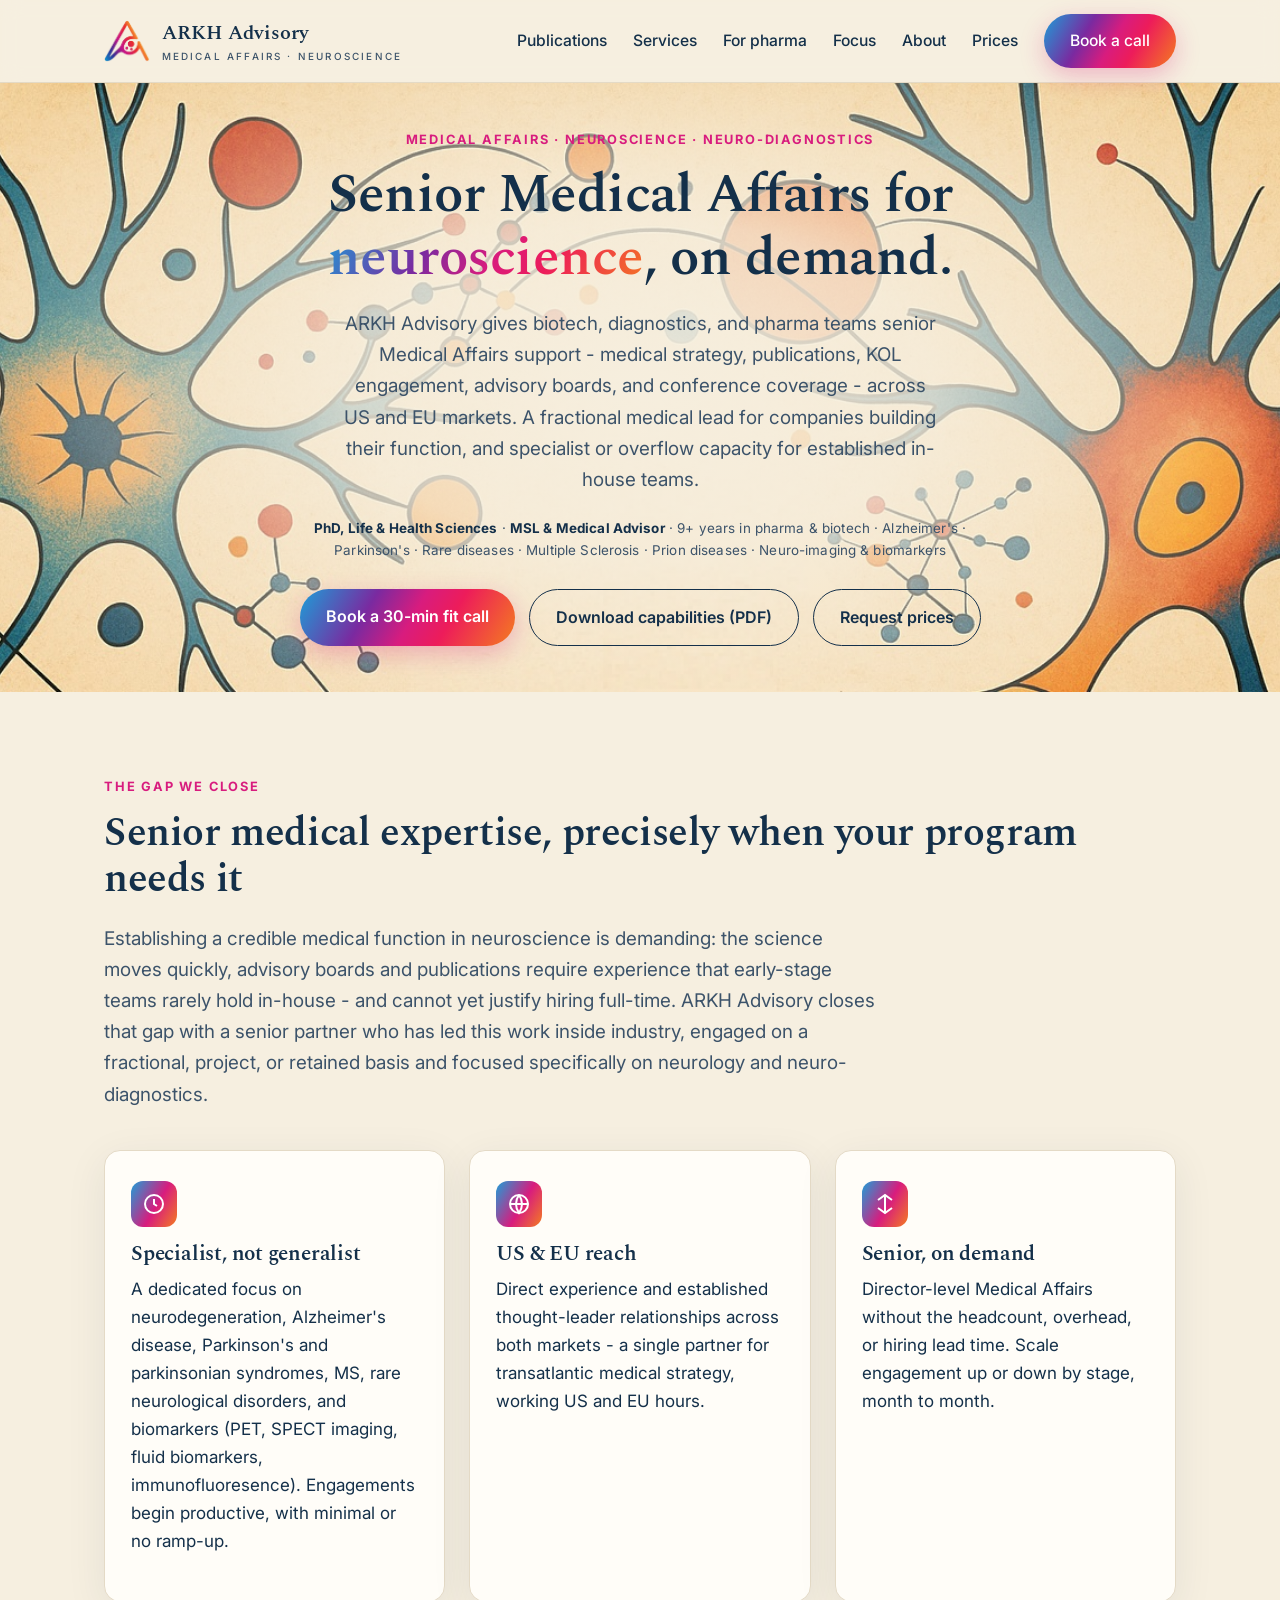
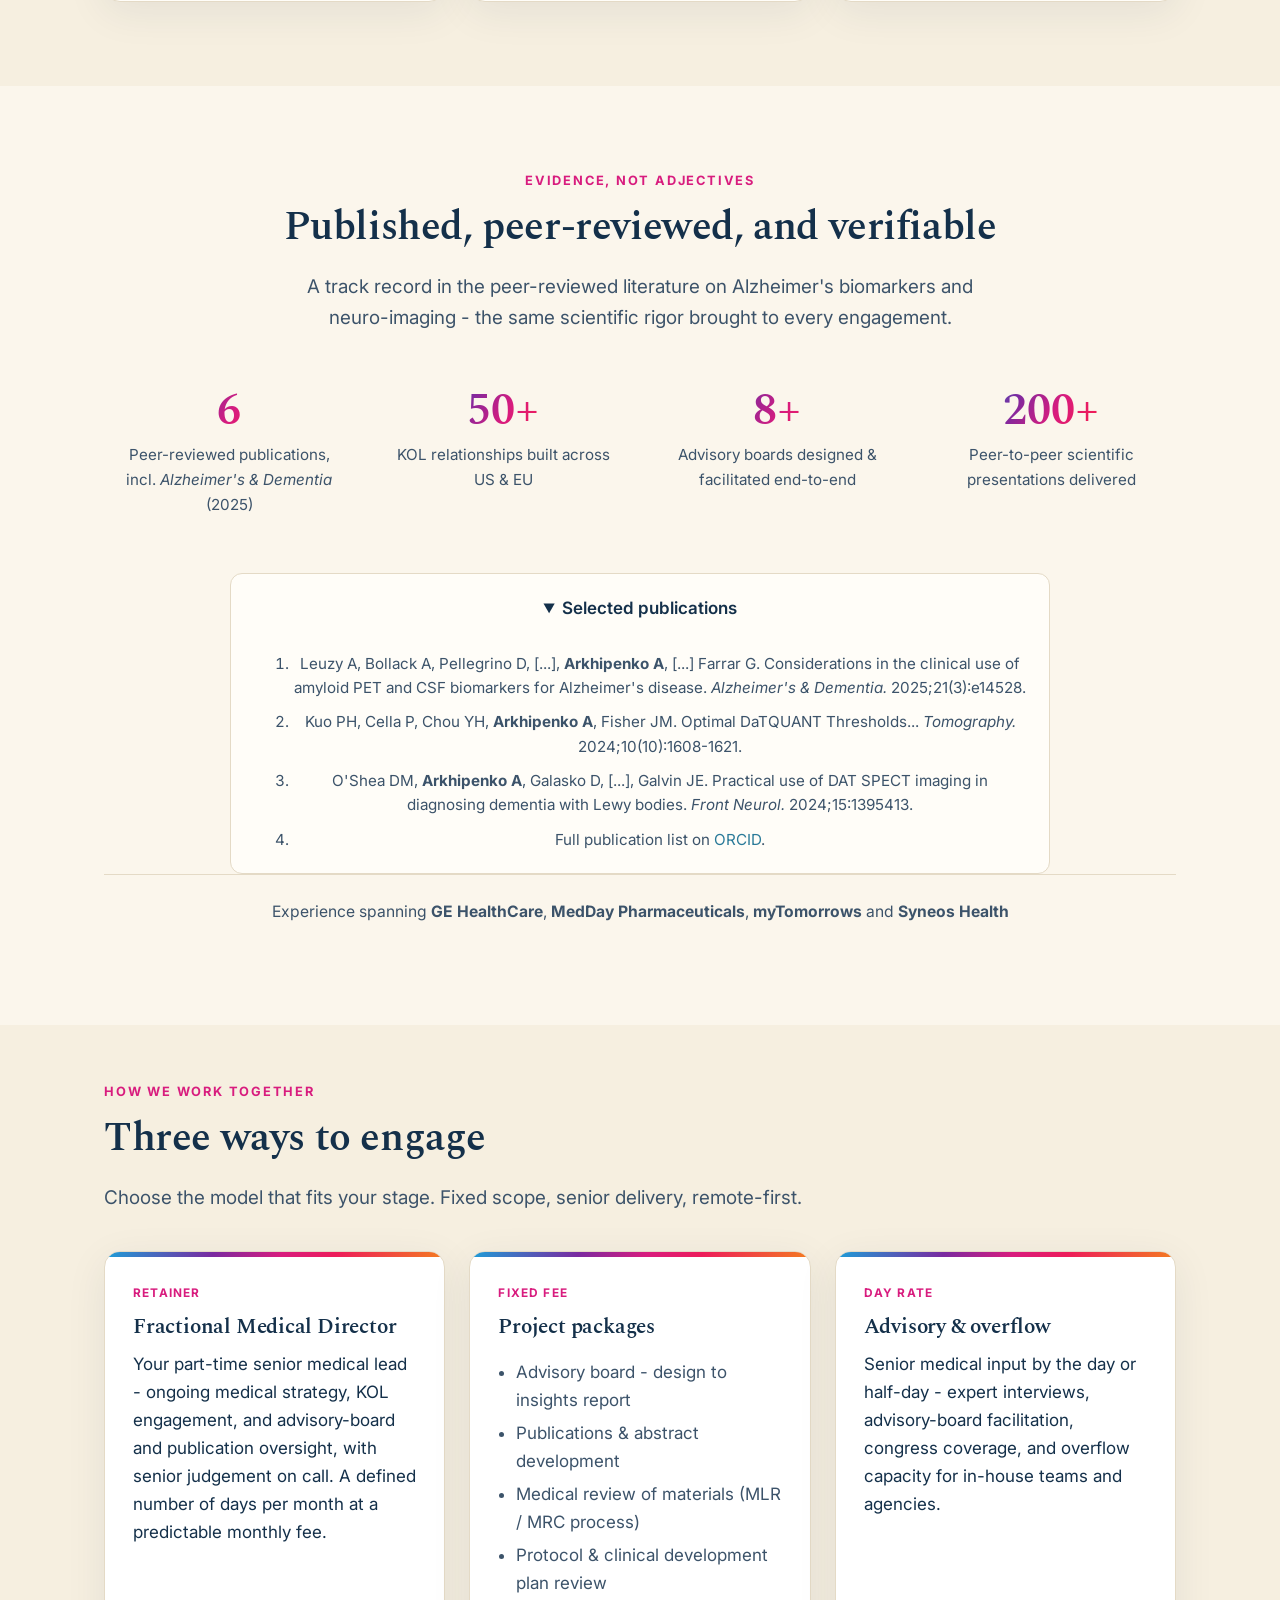
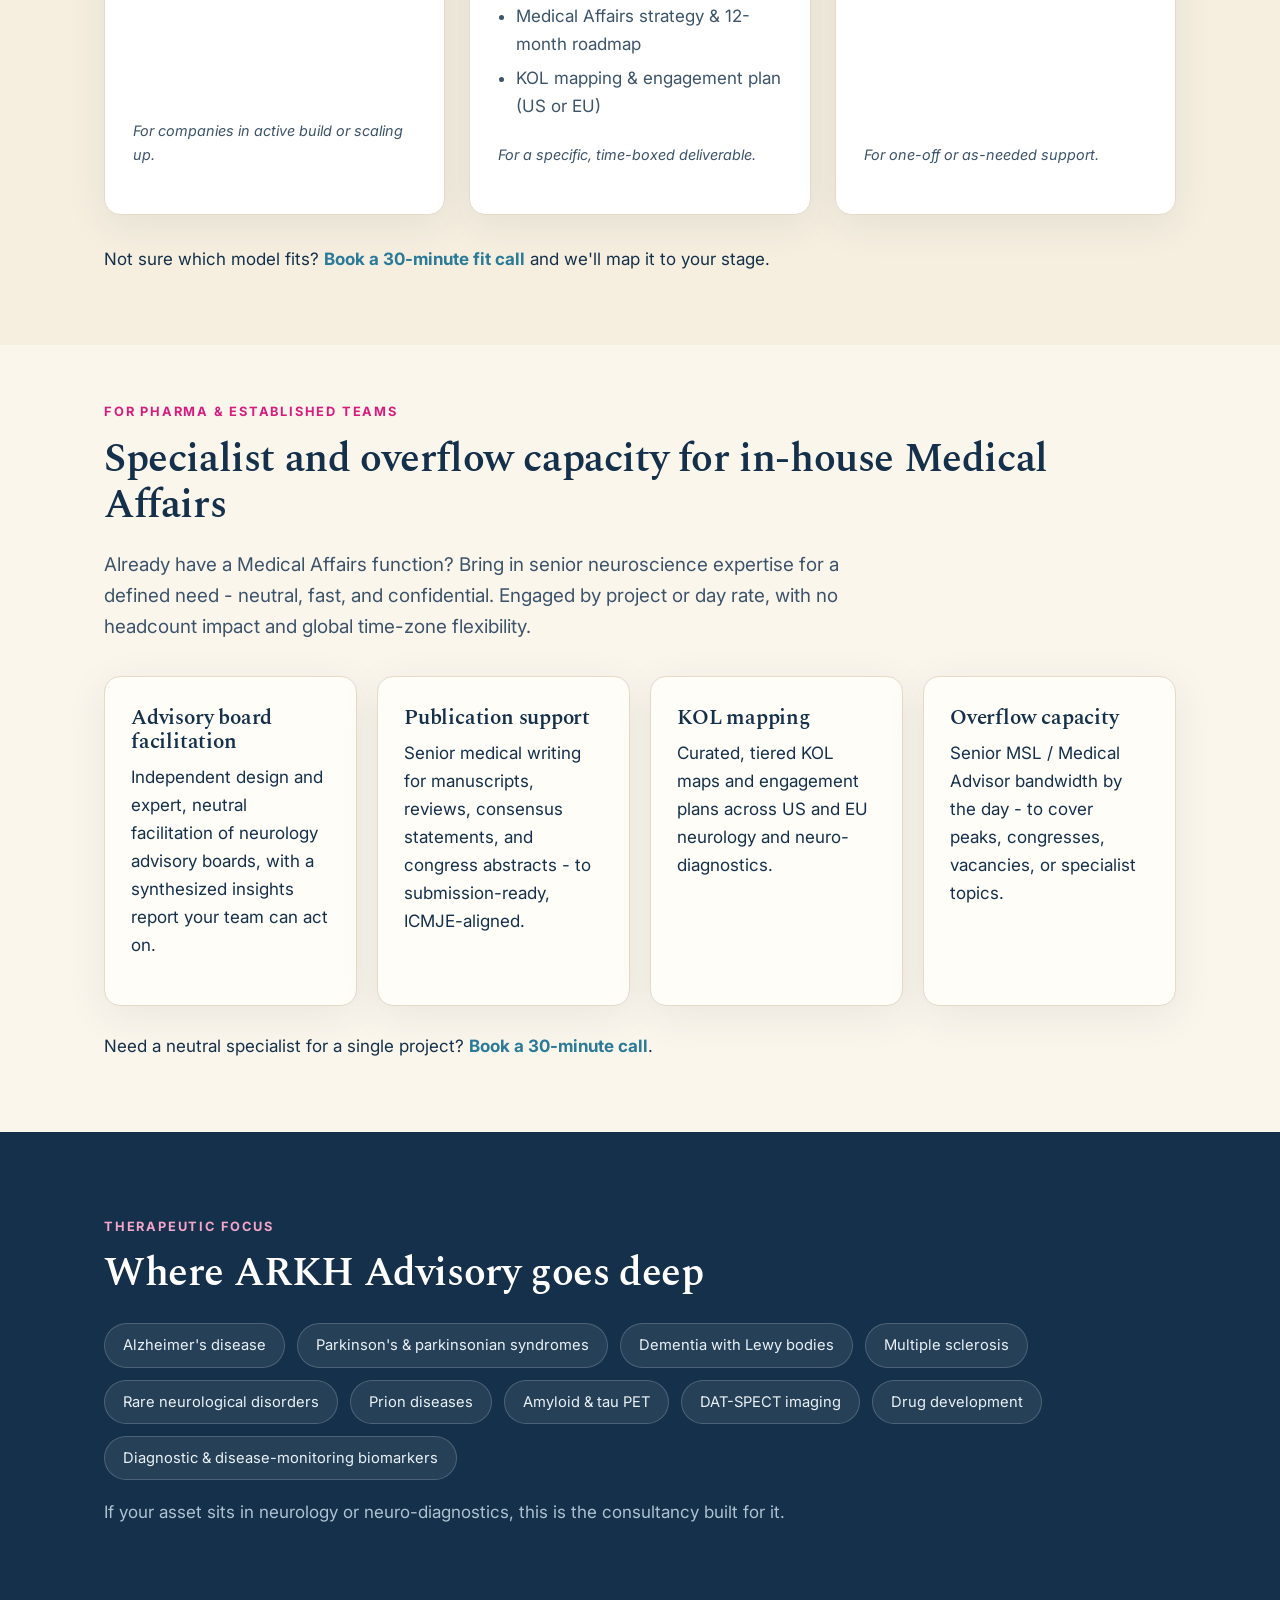
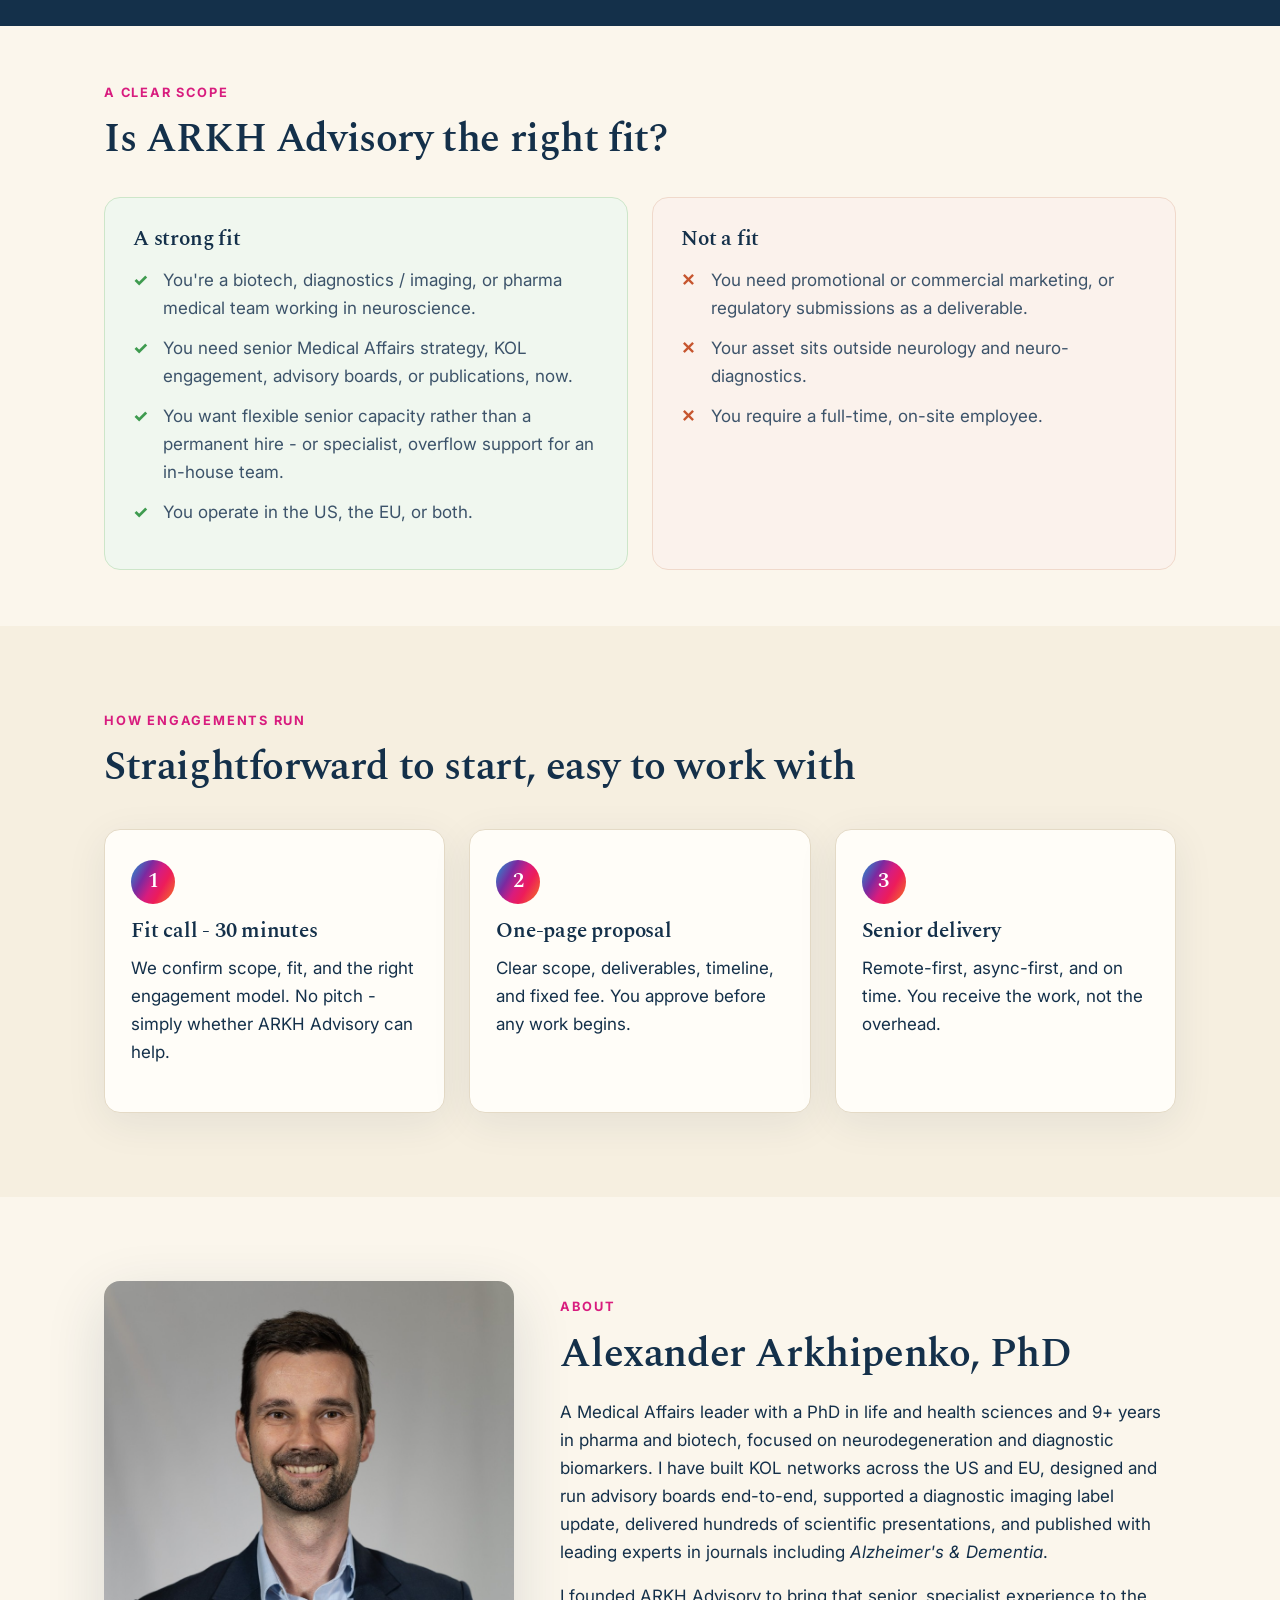
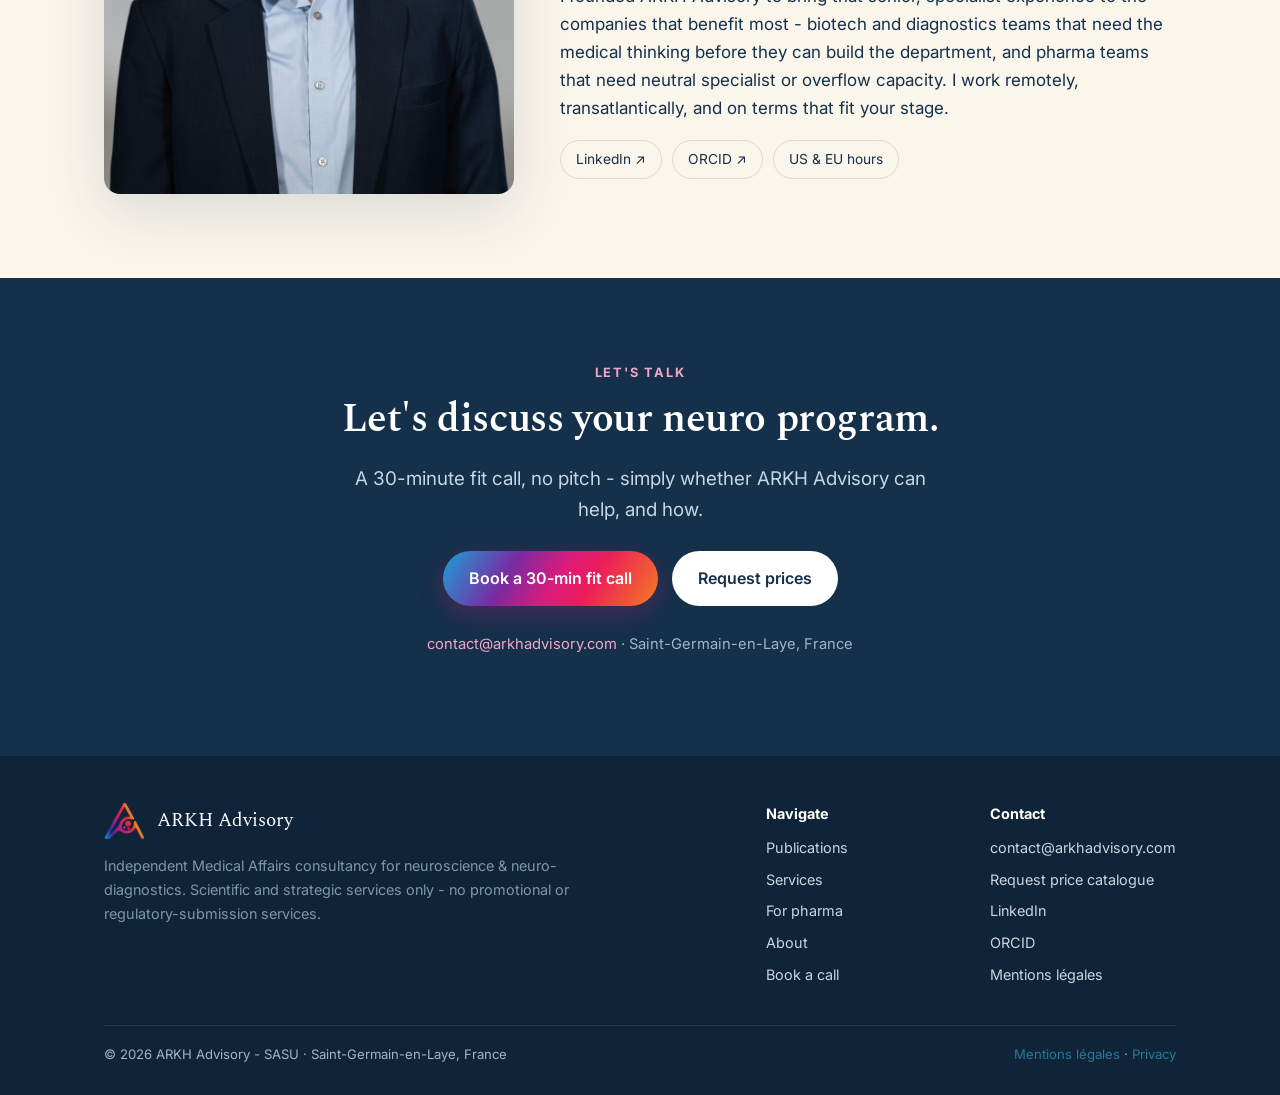
==== index.html @ 0f76e55e "Add files via upload" ====
<!DOCTYPE html>
<html lang="en">
<head>
<meta charset="UTF-8">
<meta name="viewport" content="width=device-width, initial-scale=1.0">
<title>ARKH Advisory - Senior Medical Affairs for Neuroscience &amp; Neuro-Diagnostics</title>
<meta name="description" content="Senior Medical Affairs for neuroscience - fractional leadership for biotech & diagnostics, and specialist/overflow capacity (advisory boards, publications, KOL mapping) for pharma medical teams, across US and EU markets.">
<meta name="author" content="Alexander Arkhipenko, PhD - ARKH Advisory">
<link rel="canonical" href="https://arkhadvisory.com/">
<meta property="og:title" content="ARKH Advisory - Senior Medical Affairs for Neuroscience">
<meta property="og:description" content="Fractional Medical Affairs leadership for neuro biotech and diagnostics - strategy, KOLs, advisory boards, publications.">
<meta property="og:type" content="website">
<meta property="og:url" content="https://arkhadvisory.com/">
<meta property="og:image" content="https://arkhadvisory.com/images/banner.jpg">
<link rel="icon" type="image/png" href="images/logo.png">
<link rel="preconnect" href="https://fonts.googleapis.com">
<link rel="preconnect" href="https://fonts.gstatic.com" crossorigin>
<link href="https://fonts.googleapis.com/css2?family=Inter:wght@400;500;600;700&family=Spectral:wght@500;600;700&display=swap" rel="stylesheet">
<link rel="stylesheet" href="style.css">
<meta name="robots" content="index,follow,max-snippet:-1,max-image-preview:large">
<meta name="keywords" content="medical affairs consultant, fractional medical director, neuroscience medical affairs, neurology medical affairs, neuro-diagnostics, amyloid PET, DAT-SPECT, KOL engagement, advisory board facilitation, medical writing, publications, MSL, Alzheimer's, Parkinson's, multiple sclerosis, rare disease, prion, biotech, pharma, US, EU">
<link rel="alternate" type="text/markdown" href="https://arkhadvisory.com/llms.txt" title="llms.txt">
<!-- Structured data for search engines and AI assistants -->
<script type="application/ld+json">
{
  "@context": "https://schema.org",
  "@graph": [
    {
      "@type": ["ProfessionalService","Organization"],
      "@id": "https://arkhadvisory.com/#org",
      "name": "ARKH Advisory",
      "url": "https://arkhadvisory.com/",
      "logo": "https://arkhadvisory.com/images/logo.png",
      "image": "https://arkhadvisory.com/images/banner.jpg",
      "description": "Independent senior Medical Affairs consultancy for neuroscience and neuro-diagnostics. Fractional Medical Director, advisory boards, KOL engagement, publications, and specialist/overflow capacity for biotech, diagnostics, and pharma companies across the US and EU.",
      "slogan": "Senior Medical Affairs for neuroscience, on demand.",
      "founder": { "@id": "https://arkhadvisory.com/#alexander" },
      "foundingDate": "2025-05-23",
      "email": "contact@arkhadvisory.com",
      "priceRange": "$$$",
      "address": { "@type": "PostalAddress", "addressLocality": "Saint-Germain-en-Laye", "postalCode": "78100", "addressCountry": "FR" },
      "areaServed": [ {"@type":"Place","name":"United States"}, {"@type":"Place","name":"European Union"}, {"@type":"Place","name":"France"} ],
      "knowsAbout": ["Medical Affairs","Neuroscience","Neurodegeneration","Alzheimer's disease","Parkinson's disease","Parkinsonian syndromes","Dementia with Lewy bodies","Multiple sclerosis","Rare neurological disorders","Prion diseases","Amyloid PET","Tau PET","DAT-SPECT imaging","Diagnostic biomarkers","KOL engagement","Advisory boards","Medical writing","Scientific publications","Medical-Legal-Regulatory (MLR) review","Clinical development"],
      "sameAs": [ "https://www.linkedin.com/in/alexander-arkhipenko/", "https://orcid.org/0000-0001-7920-2024" ],
      "hasOfferCatalog": {
        "@type": "OfferCatalog",
        "name": "Medical Affairs services",
        "itemListElement": [
          {"@type":"Offer","itemOffered":{"@type":"Service","name":"Fractional Medical Director","description":"Part-time senior medical lead on retainer: medical strategy, KOL engagement, advisory-board and publication oversight."}},
          {"@type":"Offer","itemOffered":{"@type":"Service","name":"Advisory board facilitation","description":"End-to-end neurology advisory boards: design, KOL identification, facilitation, and a synthesized insights report."}},
          {"@type":"Offer","itemOffered":{"@type":"Service","name":"Scientific publications","description":"Peer-reviewed manuscripts, systematic reviews, position/consensus statements, original research articles, and congress abstracts."}},
          {"@type":"Offer","itemOffered":{"@type":"Service","name":"KOL mapping & engagement","description":"Curated, tiered KOL maps and engagement plans across US and EU neurology and neuro-diagnostics."}},
          {"@type":"Offer","itemOffered":{"@type":"Service","name":"Medical review (MLR/MRC)","description":"Medical review of materials within the Medical-Legal-Regulatory review process."}},
          {"@type":"Offer","itemOffered":{"@type":"Service","name":"Medical Affairs strategy","description":"Medical Affairs strategy and 12-month roadmap for a neuro asset."}}
        ]
      }
    },
    {
      "@type": "Person",
      "@id": "https://arkhadvisory.com/#alexander",
      "name": "Alexander Arkhipenko",
      "honorificSuffix": "PhD",
      "jobTitle": "Medical Director & Medical Affairs Consultant",
      "worksFor": { "@id": "https://arkhadvisory.com/#org" },
      "image": "https://arkhadvisory.com/images/headshot.jpg",
      "description": "Medical Affairs leader with a PhD in life and health sciences and 9+ years in pharma and biotech, focused on neurodegeneration and diagnostic biomarkers.",
      "knowsAbout": ["Medical Affairs","Neuroscience","Alzheimer's disease","Parkinson's disease","Multiple sclerosis","Rare diseases","Prion diseases","Amyloid PET","DAT-SPECT","Diagnostic biomarkers","KOL engagement","Advisory boards","Medical writing"],
      "alumniOf": "Institut Pasteur & University Paris-Sud (Paris XI)",
      "sameAs": [ "https://www.linkedin.com/in/alexander-arkhipenko/", "https://orcid.org/0000-0001-7920-2024" ]
    },
    {
      "@type": "WebSite",
      "@id": "https://arkhadvisory.com/#website",
      "url": "https://arkhadvisory.com/",
      "name": "ARKH Advisory",
      "publisher": { "@id": "https://arkhadvisory.com/#org" },
      "inLanguage": "en"
    },
    {
      "@type": "FAQPage",
      "@id": "https://arkhadvisory.com/#faq",
      "mainEntity": [
        {"@type":"Question","name":"What does ARKH Advisory do?","acceptedAnswer":{"@type":"Answer","text":"ARKH Advisory provides senior Medical Affairs expertise for neuroscience and neuro-diagnostics: medical strategy, KOL engagement, advisory boards, scientific publications, MLR review, and overflow capacity. It serves biotech, diagnostics, and pharma companies across the US and EU on a fractional, project, or retained basis."}},
        {"@type":"Question","name":"Who is ARKH Advisory for?","acceptedAnswer":{"@type":"Answer","text":"Emerging biotech and diagnostics/imaging/biomarker companies that need senior Medical Affairs before they can hire full-time, and established pharma medical teams that need neutral specialist or overflow capacity in neurology."}},
        {"@type":"Question","name":"What is a fractional Medical Director?","acceptedAnswer":{"@type":"Answer","text":"A senior Medical Affairs leader engaged part-time on retainer - providing ongoing medical strategy, KOL engagement, and advisory-board and publication oversight for a defined number of days per month, without the cost of a full-time hire."}},
        {"@type":"Question","name":"Which therapeutic areas does ARKH Advisory cover?","acceptedAnswer":{"@type":"Answer","text":"Neurodegeneration and neurology: Alzheimer's disease, Parkinson's and parkinsonian syndromes, dementia with Lewy bodies, multiple sclerosis, rare neurological disorders, and prion diseases, with deep expertise in diagnostic biomarkers including amyloid/tau PET and DAT-SPECT imaging."}},
        {"@type":"Question","name":"Does ARKH Advisory work with US and EU companies?","acceptedAnswer":{"@type":"Answer","text":"Yes. ARKH Advisory works remotely and transatlantically, with direct experience and KOL relationships across both the US and EU markets, covering US and EU time zones."}},
        {"@type":"Question","name":"How do I start working with ARKH Advisory?","acceptedAnswer":{"@type":"Answer","text":"Book a 30-minute fit call at https://cal.com/alexander-arkhipenko-ynsiwy/30min or email contact@arkhadvisory.com. Engagements begin with a short fit call and a one-page proposal with fixed scope and fee."}}
      ]
    }
  ]
}
</script>
</head>
<body>

<!-- ============ HEADER ============ -->
<header class="site-header">
  <nav class="nav">
    <a class="brand" href="#top">
      <img src="images/logo.png" alt="ARKH Advisory" onerror="this.style.display='none'">
      <span>ARKH Advisory<small>Medical Affairs · Neuroscience</small></span>
    </a>
    <button class="nav-toggle" aria-label="Menu" onclick="document.getElementById('navlinks').classList.toggle('open')">☰</button>
    <div class="nav-links" id="navlinks">
      <a href="#publications">Publications</a>
      <a href="#services">Services</a>
      <a href="#pharma">For pharma</a>
      <a href="#focus">Focus</a>
      <a href="#about">About</a>
      <a href="request-prices.html">Prices</a>
      <a class="btn btn--primary" href="https://cal.com/alexander-arkhipenko-ynsiwy/30min" target="_blank" rel="noopener">Book a call</a>
    </div>
  </nav>
</header>

<a id="top"></a>

<!-- ============ HERO (over your banner) ============ -->
<section class="hero">
  <div class="hero-overlay">
    <div class="hero-text">
      <p class="eyebrow">Medical Affairs · Neuroscience · Neuro-Diagnostics</p>
      <h1>Senior Medical Affairs for <span>neuroscience</span>, on demand.</h1>
      <p class="lead">ARKH Advisory gives biotech, diagnostics, and pharma teams senior Medical Affairs support - medical strategy, publications, KOL engagement, advisory boards, and conference coverage - across US and EU markets. A fractional medical lead for companies building their function, and specialist or overflow capacity for established in-house teams.</p>
      <p class="proof-strip"><b>PhD, Life &amp; Health Sciences</b> · <b>MSL &amp; Medical Advisor</b> · 9+ years in pharma &amp; biotech · Alzheimer's · Parkinson's · Rare diseases · Multiple Sclerosis · Prion diseases · Neuro-imaging &amp; biomarkers</p>
      <div class="hero-cta">
        <a class="btn btn--primary" href="https://cal.com/alexander-arkhipenko-ynsiwy/30min" target="_blank" rel="noopener">Book a 30-min fit call</a>
        <a class="btn btn--ghost" href="ARKH-Advisory-Capabilities.pdf" target="_blank" rel="noopener">Download capabilities (PDF)</a>
        <a class="btn btn--ghost" href="request-prices.html">Request prices</a>
      </div>
    </div>
  </div>
</section>

<!-- ============ VALUE PROP ============ -->
<section class="section" id="value">
  <div class="wrap">
    <p class="eyebrow">The gap we close</p>
    <h2>Senior medical expertise, precisely when your program needs it</h2>
    <p class="lead" style="max-width:780px">Establishing a credible medical function in neuroscience is demanding: the science moves quickly, advisory boards and publications require experience that early-stage teams rarely hold in-house - and cannot yet justify hiring full-time. ARKH Advisory closes that gap with a senior partner who has led this work inside industry, engaged on a fractional, project, or retained basis and focused specifically on neurology and neuro-diagnostics.</p>

    <div class="pillars">
      <div class="pillar">
        <div class="ic"><svg viewBox="0 0 24 24"><circle cx="12" cy="12" r="9"/><path d="M12 7v5l3 2"/></svg></div>
        <h3>Specialist, not generalist</h3>
        <p>A dedicated focus on neurodegeneration, Alzheimer's disease, Parkinson's and parkinsonian syndromes, MS, rare neurological disorders, and biomarkers (PET, SPECT imaging, fluid biomarkers, immunofluoresence). Engagements begin productive, with minimal or no ramp-up.</p>
      </div>
      <div class="pillar">
        <div class="ic"><svg viewBox="0 0 24 24"><path d="M3 12h18"/><path d="M12 3a15 15 0 0 1 0 18 15 15 0 0 1 0-18"/><circle cx="12" cy="12" r="9"/></svg></div>
        <h3>US &amp; EU reach</h3>
        <p>Direct experience and established thought-leader relationships across both markets - a single partner for transatlantic medical strategy, working US and EU hours.</p>
      </div>
      <div class="pillar">
        <div class="ic"><svg viewBox="0 0 24 24"><path d="M12 3v18"/><path d="M5 8l7-5 7 5"/><path d="M5 16l7 5 7-5"/></svg></div>
        <h3>Senior, on demand</h3>
        <p>Director-level Medical Affairs without the headcount, overhead, or hiring lead time. Scale engagement up or down by stage, month to month.</p>
      </div>
    </div>
  </div>
</section>

<!-- ============ PUBLICATIONS / PROOF (brought forward) ============ -->
<section class="section" id="publications" style="background:var(--paper-2)">
  <div class="wrap center">
    <p class="eyebrow">Evidence, not adjectives</p>
    <h2>Published, peer-reviewed, and verifiable</h2>
    <p class="lead" style="max-width:700px;margin-left:auto;margin-right:auto">A track record in the peer-reviewed literature on Alzheimer's biomarkers and neuro-imaging - the same scientific rigor brought to every engagement.</p>
    <div class="stats">
      <div class="stat"><div class="num">6</div><div class="lbl">Peer-reviewed publications, incl. <i>Alzheimer's &amp; Dementia</i> (2025)</div></div>
      <div class="stat"><div class="num">50+</div><div class="lbl">KOL relationships built across US &amp; EU</div></div>
      <div class="stat"><div class="num">8+</div><div class="lbl">Advisory boards designed &amp; facilitated end-to-end</div></div>
      <div class="stat"><div class="num">200+</div><div class="lbl">Peer-to-peer scientific presentations delivered</div></div>
    </div>
    <details class="pubs" open>
      <summary>Selected publications</summary>
      <ol>
        <li>Leuzy A, Bollack A, Pellegrino D, [...], <b>Arkhipenko A</b>, [...] Farrar G. Considerations in the clinical use of amyloid PET and CSF biomarkers for Alzheimer's disease. <i>Alzheimer's &amp; Dementia.</i> 2025;21(3):e14528.</li>
        <li>Kuo PH, Cella P, Chou YH, <b>Arkhipenko A</b>, Fisher JM. Optimal DaTQUANT Thresholds... <i>Tomography.</i> 2024;10(10):1608-1621.</li>
        <li>O'Shea DM, <b>Arkhipenko A</b>, Galasko D, [...], Galvin JE. Practical use of DAT SPECT imaging in diagnosing dementia with Lewy bodies. <i>Front Neurol.</i> 2024;15:1395413.</li>
        <li>Full publication list on <a href="https://orcid.org/0000-0001-7920-2024" target="_blank" rel="noopener">ORCID</a>.</li>
      </ol>
    </details>
    <p class="trust">Experience spanning <b>GE HealthCare</b>, <b>MedDay Pharmaceuticals</b>, <b>myTomorrows</b> and <b>Syneos Health</b></p>
  </div>
</section>

<!-- ============ SERVICES ============ -->
<section class="section section--tight" id="services">
  <div class="wrap">
    <p class="eyebrow">How we work together</p>
    <h2>Three ways to engage</h2>
    <p class="lead">Choose the model that fits your stage. Fixed scope, senior delivery, remote-first.</p>
    <div class="services-grid">
      <div class="svc">
        <span class="tag">Retainer</span>
        <h3>Fractional Medical Director</h3>
        <p>Your part-time senior medical lead - ongoing medical strategy, KOL engagement, and advisory-board and publication oversight, with senior judgement on call. A defined number of days per month at a predictable monthly fee.</p>
        <p class="best">For companies in active build or scaling up.</p>
      </div>
      <div class="svc">
        <span class="tag">Fixed fee</span>
        <h3>Project packages</h3>
        <ul>
                   <li>Advisory board - design to insights report</li>
          <li>Publications &amp; abstract development</li>
          <li>Medical review of materials (MLR / MRC process)</li>
          <li>Protocol &amp; clinical development plan review</li>
	  <li>Medical Affairs strategy &amp; 12-month roadmap</li>
          <li>KOL mapping &amp; engagement plan (US or EU)</li>
        </ul>
        <p class="best">For a specific, time-boxed deliverable.</p>
      </div>
      <div class="svc">
        <span class="tag">Day rate</span>
        <h3>Advisory &amp; overflow</h3>
        <p>Senior medical input by the day or half-day - expert interviews, advisory-board facilitation, congress coverage, and overflow capacity for in-house teams and agencies.</p>
        <p class="best">For one-off or as-needed support.</p>
      </div>
    </div>
    <p style="margin-top:30px">Not sure which model fits? <a href="https://cal.com/alexander-arkhipenko-ynsiwy/30min" target="_blank" rel="noopener"><strong>Book a 30-minute fit call</strong></a> and we'll map it to your stage.</p>
  </div>
</section>

<!-- ============ FOR PHARMA / ESTABLISHED TEAMS ============ -->
<section class="section section--tight" id="pharma" style="background:var(--paper-2)">
  <div class="wrap">
    <p class="eyebrow">For pharma &amp; established teams</p>
    <h2>Specialist and overflow capacity for in-house Medical Affairs</h2>
    <p class="lead" style="max-width:800px">Already have a Medical Affairs function? Bring in senior neuroscience expertise for a defined need - neutral, fast, and confidential. Engaged by project or day rate, with no headcount impact and global time-zone flexibility.</p>
    <div class="grid4">
      <div class="pillar"><h3>Advisory board facilitation</h3><p>Independent design and expert, neutral facilitation of neurology advisory boards, with a synthesized insights report your team can act on.</p></div>
      <div class="pillar"><h3>Publication support</h3><p>Senior medical writing for manuscripts, reviews, consensus statements, and congress abstracts - to submission-ready, ICMJE-aligned.</p></div>
      <div class="pillar"><h3>KOL mapping</h3><p>Curated, tiered KOL maps and engagement plans across US and EU neurology and neuro-diagnostics.</p></div>
      <div class="pillar"><h3>Overflow capacity</h3><p>Senior MSL / Medical Advisor bandwidth by the day - to cover peaks, congresses, vacancies, or specialist topics.</p></div>
    </div>
    <p style="margin-top:26px">Need a neutral specialist for a single project? <a href="https://cal.com/alexander-arkhipenko-ynsiwy/30min" target="_blank" rel="noopener"><strong>Book a 30-minute call</strong></a>.</p>
  </div>
</section>

<!-- ============ FOCUS ============ -->
<section class="section focus" id="focus">
  <div class="wrap">
    <p class="eyebrow">Therapeutic focus</p>
    <h2>Where ARKH Advisory goes deep</h2>
    <div class="chips">
      <span class="chip">Alzheimer's disease</span>
      <span class="chip">Parkinson's &amp; parkinsonian syndromes</span>
      <span class="chip">Dementia with Lewy bodies</span>
      <span class="chip">Multiple sclerosis</span>
      <span class="chip">Rare neurological disorders</span>
      <span class="chip">Prion diseases</span>
      <span class="chip">Amyloid &amp; tau PET</span>
      <span class="chip">DAT-SPECT imaging</span>
      <span class="chip">Drug development</span>
      <span class="chip">Diagnostic &amp; disease-monitoring biomarkers</span>
    </div>
    <p class="note">If your asset sits in neurology or neuro-diagnostics, this is the consultancy built for it.</p>
  </div>
</section>

<!-- ============ FIT ============ -->
<section class="section section--tight" id="fit" style="background:var(--paper-2)">
  <div class="wrap">
    <p class="eyebrow">A clear scope</p>
    <h2>Is ARKH Advisory the right fit?</h2>
    <div class="fit-cols">
      <div class="fit-card fit-yes">
        <h3>A strong fit</h3>
        <ul>
          <li>You're a biotech, diagnostics / imaging, or pharma medical team working in neuroscience.</li>
          <li>You need senior Medical Affairs strategy, KOL engagement, advisory boards, or publications, now.</li>
          <li>You want flexible senior capacity rather than a permanent hire - or specialist, overflow support for an in-house team.</li>
          <li>You operate in the US, the EU, or both.</li>
        </ul>
      </div>
      <div class="fit-card fit-no">
        <h3>Not a fit</h3>
        <ul>
          <li>You need promotional or commercial marketing, or regulatory submissions as a deliverable.</li>
          <li>Your asset sits outside neurology and neuro-diagnostics.</li>
          <li>You require a full-time, on-site employee.</li>
        </ul>
      </div>
    </div>
  </div>
</section>

<!-- ============ APPROACH ============ -->
<section class="section" id="approach">
  <div class="wrap">
    <p class="eyebrow">How engagements run</p>
    <h2>Straightforward to start, easy to work with</h2>
    <div class="steps">
      <div class="step"><div class="n">1</div><h3>Fit call - 30 minutes</h3><p>We confirm scope, fit, and the right engagement model. No pitch - simply whether ARKH Advisory can help.</p></div>
      <div class="step"><div class="n">2</div><h3>One-page proposal</h3><p>Clear scope, deliverables, timeline, and fixed fee. You approve before any work begins.</p></div>
      <div class="step"><div class="n">3</div><h3>Senior delivery</h3><p>Remote-first, async-first, and on time. You receive the work, not the overhead.</p></div>
    </div>
  </div>
</section>

<!-- ============ ABOUT ============ -->
<section class="section" id="about" style="background:var(--paper-2)">
  <div class="wrap about-inner">
    <div class="about-photo">
      <img src="images/headshot.jpg" alt="Alexander Arkhipenko, PhD"
           onerror="this.style.display='none';document.getElementById('phfb').style.display='flex'">
      <div id="phfb" class="ph-fallback" style="display:none">AA</div>
    </div>
    <div>
      <p class="eyebrow">About</p>
      <h2>Alexander Arkhipenko, PhD</h2>
      <p>A Medical Affairs leader with a PhD in life and health sciences and 9+ years in pharma and biotech, focused on neurodegeneration and diagnostic biomarkers. I have built KOL networks across the US and EU, designed and run advisory boards end-to-end, supported a diagnostic imaging label update, delivered hundreds of scientific presentations, and published with leading experts in journals including <i>Alzheimer's &amp; Dementia</i>.</p>
      <p>I founded ARKH Advisory to bring that senior, specialist experience to the companies that benefit most - biotech and diagnostics teams that need the medical thinking before they can build the department, and pharma teams that need neutral specialist or overflow capacity. I work remotely, transatlantically, and on terms that fit your stage.</p>
      <div class="about-meta">
        <a href="https://www.linkedin.com/in/alexander-arkhipenko/" target="_blank" rel="noopener">LinkedIn &#8599;</a>
        <a href="https://orcid.org/0000-0001-7920-2024" target="_blank" rel="noopener">ORCID &#8599;</a>
        <span>US &amp; EU hours</span>
      </div>
    </div>
  </div>
</section>

<!-- ============ CTA ============ -->
<section class="section cta-band" id="contact">
  <div class="wrap">
    <p class="eyebrow" style="color:#F4A6C8">Let's talk</p>
    <h2>Let's discuss your neuro program.</h2>
    <p class="lead">A 30-minute fit call, no pitch - simply whether ARKH Advisory can help, and how.</p>
    <div class="btn-row">
      <a class="btn btn--primary" href="https://cal.com/alexander-arkhipenko-ynsiwy/30min" target="_blank" rel="noopener">Book a 30-min fit call</a>
      <a class="btn btn--light" href="request-prices.html">Request prices</a>
    </div>
    <p class="contact-line">
      <a href="mailto:contact@arkhadvisory.com">contact@arkhadvisory.com</a> · Saint-Germain-en-Laye, France
    </p>
  </div>
</section>

<!-- ============ FOOTER ============ -->
<footer class="site-footer">
  <div class="wrap">
    <div class="foot-top">
      <div>
        <div class="foot-brand">
          <img src="images/logo.png" alt="ARKH Advisory" onerror="this.style.display='none'">
          ARKH Advisory
        </div>
        <p class="foot-note" style="margin-top:14px">Independent Medical Affairs consultancy for neuroscience &amp; neuro-diagnostics. Scientific and strategic services only - no promotional or regulatory-submission services.</p>
      </div>
      <div class="foot-links">
        <strong style="color:#fff;display:block;margin-bottom:10px">Navigate</strong>
        <a href="#publications">Publications</a>
        <a href="#services">Services</a>
        <a href="#pharma">For pharma</a>
        <a href="#about">About</a>
        <a href="https://cal.com/alexander-arkhipenko-ynsiwy/30min" target="_blank" rel="noopener">Book a call</a>
      </div>
      <div class="foot-links">
        <strong style="color:#fff;display:block;margin-bottom:10px">Contact</strong>
        <a href="mailto:contact@arkhadvisory.com">contact@arkhadvisory.com</a>
        <a href="request-prices.html">Request price catalogue</a>
        <a href="https://www.linkedin.com/in/alexander-arkhipenko/" target="_blank" rel="noopener">LinkedIn</a>
        <a href="https://orcid.org/0000-0001-7920-2024" target="_blank" rel="noopener">ORCID</a>
        <a href="mentions-legales.html">Mentions légales</a>
      </div>
    </div>
    <div class="foot-bottom">
      <span>&copy; 2026 ARKH Advisory - SASU · Saint-Germain-en-Laye, France</span>
      <span><a href="mentions-legales.html">Mentions légales</a> · <a href="mentions-legales.html#privacy">Privacy</a></span>
    </div>
  </div>
</footer>

<script>
  document.querySelectorAll('#navlinks a').forEach(function(a){
    a.addEventListener('click',function(){document.getElementById('navlinks').classList.remove('open')});
  });
</script>
</body>
</html>
---- style.css ----
/* =========================================================
   ARKH Advisory — brand stylesheet
   Palette derived from logo gradient + Kandinsky/neuron banner
   ========================================================= */

:root{
  /* Logo gradient */
  --grad: linear-gradient(120deg,#1C9FD8 0%,#7A2AA0 32%,#D81C7E 52%,#ED1C5A 68%,#F47C20 100%);
  --grad-soft: linear-gradient(120deg,#1C9FD8 0%,#D81C7E 55%,#F47C20 100%);

  /* Core colors */
  --ink:#14304A;          /* deep navy — text & headings */
  --ink-soft:#3C536A;     /* secondary text */
  --teal:#2A7A99;         /* banner neuron blue */
  --orange:#E8842B;       /* banner warm accent */
  --magenta:#D81C7E;      /* logo magenta */
  --red:#ED1C5A;          /* vesicle red */

  /* Surfaces */
  --paper:#F6EFE0;        /* banner cream background */
  --paper-2:#FBF6EC;      /* lighter cream */
  --white:#FFFFFF;
  --card:#FFFDF8;
  --line:#E4DAC6;         /* hairline on cream */

  --maxw:1120px;
  --radius:16px;
  --shadow:0 10px 40px rgba(20,48,74,.08);
  --shadow-lg:0 18px 60px rgba(20,48,74,.14);

  --serif:"Spectral",Georgia,"Times New Roman",serif;
  --sans:"Inter",-apple-system,BlinkMacSystemFont,"Segoe UI",Roboto,Helvetica,Arial,sans-serif;
}

*{box-sizing:border-box}
html{scroll-behavior:smooth}
body{
  margin:0;
  font-family:var(--sans);
  color:var(--ink);
  background:var(--paper);
  line-height:1.65;
  font-size:17px;
  -webkit-font-smoothing:antialiased;
}
h1,h2,h3,h4{font-family:var(--serif);color:var(--ink);line-height:1.15;margin:0 0 .5em;font-weight:600;letter-spacing:-.01em}
h1{font-size:clamp(2.1rem,5vw,3.4rem)}
h2{font-size:clamp(1.7rem,3.5vw,2.5rem)}
h3{font-size:1.3rem}
p{margin:0 0 1rem}
a{color:var(--teal);text-decoration:none}
a:hover{text-decoration:underline}
img{max-width:100%;display:block}

.wrap{max-width:var(--maxw);margin:0 auto;padding:0 24px}
.section{padding:84px 0}
.section--tight{padding:56px 0}
.eyebrow{font-family:var(--sans);font-weight:700;font-size:.8rem;letter-spacing:.14em;text-transform:uppercase;color:var(--magenta);margin-bottom:14px}
.lead{font-size:1.18rem;color:var(--ink-soft)}
.center{text-align:center}
.center .lead{max-width:680px;margin-left:auto;margin-right:auto}

/* ---------- Buttons ---------- */
.btn{display:inline-block;font-weight:600;font-family:var(--sans);padding:14px 26px;border-radius:999px;border:0;cursor:pointer;font-size:1rem;transition:transform .15s ease,box-shadow .15s ease}
.btn--primary{background:var(--grad);color:#fff;box-shadow:0 8px 24px rgba(216,28,126,.28)}
.btn--primary:hover{transform:translateY(-2px);box-shadow:0 12px 30px rgba(216,28,126,.36);text-decoration:none}
.btn--ghost{background:transparent;color:var(--ink);border:1.5px solid var(--ink)}
.btn--ghost:hover{background:var(--ink);color:#fff;text-decoration:none}
.btn--light{background:#fff;color:var(--ink)}
.btn--light:hover{transform:translateY(-2px);text-decoration:none}
.btn-row{display:flex;gap:14px;flex-wrap:wrap}

/* ---------- Header ---------- */
.site-header{position:sticky;top:0;z-index:50;background:rgba(246,239,224,.88);backdrop-filter:blur(10px);border-bottom:1px solid var(--line)}
.nav{display:flex;align-items:center;justify-content:space-between;gap:24px;padding:14px 24px;max-width:var(--maxw);margin:0 auto}
.brand{display:flex;align-items:center;gap:12px;font-family:var(--serif);font-weight:600;font-size:1.25rem;color:var(--ink)}
.brand:hover{text-decoration:none}
.brand img{height:42px;width:auto}
.brand small{display:block;font-family:var(--sans);font-weight:500;font-size:.62rem;letter-spacing:.22em;text-transform:uppercase;color:var(--ink-soft);margin-top:-2px}
.nav-links{display:flex;align-items:center;gap:26px}
.nav-links a{color:var(--ink);font-weight:500;font-size:.98rem}
.nav-links a.btn{color:#fff}
.nav-toggle{display:none;background:none;border:0;font-size:1.6rem;color:var(--ink);cursor:pointer}

/* ---------- Hero ---------- */
.hero{position:relative;overflow:hidden;background:var(--paper)}
.hero-overlay{position:relative;background-image:url('images/banner.jpg');background-size:cover;background-position:center;display:flex;align-items:center;justify-content:center;text-align:center;min-height:clamp(380px,46vw,600px)}
.hero-overlay::before{content:"";position:absolute;inset:0;background:radial-gradient(ellipse 60% 72% at 50% 50%,rgba(246,239,224,.95) 0%,rgba(246,239,224,.82) 38%,rgba(246,239,224,.4) 68%,rgba(246,239,224,0) 100%)}
.hero-text{position:relative;z-index:1;max-width:760px;padding:46px 24px}
.hero-text h1{margin-bottom:.35em}
.hero-text h1 span{background:var(--grad);-webkit-background-clip:text;background-clip:text;-webkit-text-fill-color:transparent}
.hero-text .lead{margin:10px auto 0;max-width:600px}
.proof-strip{margin-top:22px;font-size:.84rem;color:var(--ink-soft);letter-spacing:.01em}
.proof-strip b{color:var(--ink)}
.hero-cta{margin-top:28px;display:flex;gap:14px;justify-content:center;flex-wrap:wrap}
@media(max-width:640px){
  .hero-overlay::before{background:radial-gradient(ellipse 92% 80% at 50% 50%,rgba(246,239,224,.97) 0%,rgba(246,239,224,.9) 55%,rgba(246,239,224,.55) 100%)}
}

/* ---------- Value pillars ---------- */
.pillars{display:grid;grid-template-columns:repeat(3,1fr);gap:24px;margin-top:40px}
.grid4{display:grid;grid-template-columns:repeat(4,1fr);gap:20px;margin-top:34px}
@media(max-width:900px){.grid4{grid-template-columns:1fr 1fr}}
@media(max-width:560px){.grid4{grid-template-columns:1fr}}
.pillar{background:var(--card);border:1px solid var(--line);border-radius:var(--radius);padding:30px 26px;box-shadow:var(--shadow)}
.pillar .ic{width:46px;height:46px;border-radius:12px;background:var(--grad-soft);display:flex;align-items:center;justify-content:center;margin-bottom:16px}
.pillar .ic svg{width:24px;height:24px;stroke:#fff;fill:none;stroke-width:2}
.pillar h3{margin-bottom:8px}

/* ---------- Services ---------- */
.services-grid{display:grid;grid-template-columns:repeat(3,1fr);gap:24px;margin-top:38px}
.svc{background:var(--white);border:1px solid var(--line);border-radius:var(--radius);padding:32px 28px;display:flex;flex-direction:column;box-shadow:var(--shadow);position:relative;overflow:hidden}
.svc::before{content:"";position:absolute;left:0;top:0;height:5px;width:100%;background:var(--grad)}
.svc h3{margin-top:6px}
.svc .tag{font-size:.74rem;font-weight:700;letter-spacing:.1em;text-transform:uppercase;color:var(--magenta);margin-bottom:6px}
.svc ul{margin:8px 0 18px;padding-left:18px;color:var(--ink-soft)}
.svc ul li{margin-bottom:5px}
.svc .best{margin-top:auto;font-size:.9rem;color:var(--ink-soft);font-style:italic}

/* ---------- Focus tags ---------- */
.focus{background:var(--ink);color:#EAF1F6}
.focus h2,.focus .eyebrow{color:#fff}
.focus .eyebrow{color:#F4A6C8}
.chips{display:flex;flex-wrap:wrap;gap:12px;margin:26px 0 18px}
.chip{background:rgba(255,255,255,.08);border:1px solid rgba(255,255,255,.18);border-radius:999px;padding:9px 18px;font-size:.92rem}
.focus .note{color:#AEC2D1;max-width:720px}

/* ---------- Stats ---------- */
.stats{display:grid;grid-template-columns:repeat(4,1fr);gap:24px;margin:38px 0}
.stat{text-align:center;padding:18px}
.stat .num{font-family:var(--serif);font-size:2.8rem;font-weight:600;background:var(--grad);-webkit-background-clip:text;background-clip:text;-webkit-text-fill-color:transparent;line-height:1}
.stat .lbl{font-size:.95rem;color:var(--ink-soft);margin-top:8px}
.trust{text-align:center;color:var(--ink-soft);font-size:.98rem;border-top:1px solid var(--line);padding-top:24px}
details.pubs{max-width:820px;margin:26px auto 0;background:var(--card);border:1px solid var(--line);border-radius:12px;padding:6px 22px}
details.pubs summary{cursor:pointer;font-weight:600;padding:14px 0;color:var(--ink)}
details.pubs ol{color:var(--ink-soft);font-size:.95rem;line-height:1.6}
details.pubs li{margin-bottom:10px}

/* ---------- Fit ---------- */
.fit-cols{display:grid;grid-template-columns:1fr 1fr;gap:24px;margin-top:34px}
.fit-card{border-radius:var(--radius);padding:30px 28px;border:1px solid var(--line)}
.fit-yes{background:#F0F7EF;border-color:#CDE6C9}
.fit-no{background:#FBF2EC;border-color:#F0D9CB}
.fit-card h3{display:flex;align-items:center;gap:10px}
.fit-card ul{list-style:none;padding:0;margin:14px 0 0}
.fit-card li{padding-left:30px;position:relative;margin-bottom:12px;color:var(--ink-soft)}
.fit-yes li::before{content:"✓";position:absolute;left:0;color:#3E9B4F;font-weight:800}
.fit-no li::before{content:"✕";position:absolute;left:0;color:#C6552E;font-weight:800}

/* ---------- Steps ---------- */
.steps{display:grid;grid-template-columns:repeat(3,1fr);gap:24px;margin-top:38px}
.step{background:var(--card);border:1px solid var(--line);border-radius:var(--radius);padding:30px 26px;box-shadow:var(--shadow)}
.step .n{width:44px;height:44px;border-radius:50%;background:var(--grad);color:#fff;font-family:var(--serif);font-weight:600;font-size:1.3rem;display:flex;align-items:center;justify-content:center;margin-bottom:16px}

/* ---------- About ---------- */
.about-inner{display:grid;grid-template-columns:.8fr 1.2fr;gap:46px;align-items:center}
.about-photo{position:relative}
.about-photo img{border-radius:var(--radius);box-shadow:var(--shadow-lg);width:100%;object-fit:cover;aspect-ratio:4/5}
.about-photo .ph-fallback{border-radius:var(--radius);box-shadow:var(--shadow-lg);aspect-ratio:4/5;display:flex;align-items:center;justify-content:center;background:var(--grad);color:#fff;font-family:var(--serif);font-size:5rem}
.about-meta{margin-top:18px;display:flex;flex-wrap:wrap;gap:10px}
.about-meta a,.about-meta span{font-size:.86rem;background:var(--paper-2);border:1px solid var(--line);border-radius:999px;padding:7px 15px;color:var(--ink)}

/* ---------- CTA band ---------- */
.cta-band{background:var(--ink);color:#fff;text-align:center}
.cta-band h2{color:#fff}
.cta-band .lead{color:#C6D6E2;max-width:600px;margin:0 auto 26px}
.cta-band .btn-row{justify-content:center}
.contact-line{margin-top:26px;font-size:.92rem;color:#9FB6C6}
.contact-line a{color:#F4A6C8}

/* ---------- Footer ---------- */
.site-footer{background:#0F2438;color:#9FB6C6;font-size:.9rem;padding:46px 0 30px}
.foot-top{display:flex;justify-content:space-between;gap:30px;flex-wrap:wrap;align-items:flex-start}
.foot-brand{display:flex;align-items:center;gap:12px;color:#fff;font-family:var(--serif);font-size:1.2rem}
.foot-brand img{height:38px}
.foot-links a{color:#C6D6E2;display:block;margin-bottom:8px}
.foot-bottom{border-top:1px solid rgba(255,255,255,.1);margin-top:30px;padding-top:18px;display:flex;justify-content:space-between;gap:16px;flex-wrap:wrap;font-size:.82rem}
.foot-note{max-width:520px;color:#7E97A8}

/* ---------- Legal page ---------- */
.legal{background:var(--paper-2);min-height:60vh}
.legal-body{max-width:820px;margin:0 auto}
.legal-body h2{margin-top:36px}
.legal-body dl{display:grid;grid-template-columns:max-content 1fr;gap:8px 24px;margin:0 0 20px}
.legal-body dt{font-weight:700;color:var(--ink)}
.legal-body dd{margin:0;color:var(--ink-soft)}

/* ---------- Responsive ---------- */
@media(max-width:900px){
  .hero-inner,.about-inner{grid-template-columns:1fr;gap:34px}
  .hero-art{order:-1;max-width:440px}
  .pillars,.services-grid,.steps{grid-template-columns:1fr}
  .stats{grid-template-columns:repeat(2,1fr)}
  .fit-cols{grid-template-columns:1fr}
  .nav-links{position:fixed;inset:64px 0 auto 0;background:var(--paper);flex-direction:column;align-items:flex-start;padding:20px 24px;gap:18px;border-bottom:1px solid var(--line);transform:translateY(-130%);transition:transform .25s ease;box-shadow:var(--shadow)}
  .nav-links.open{transform:translateY(0)}
  .nav-toggle{display:block}
}
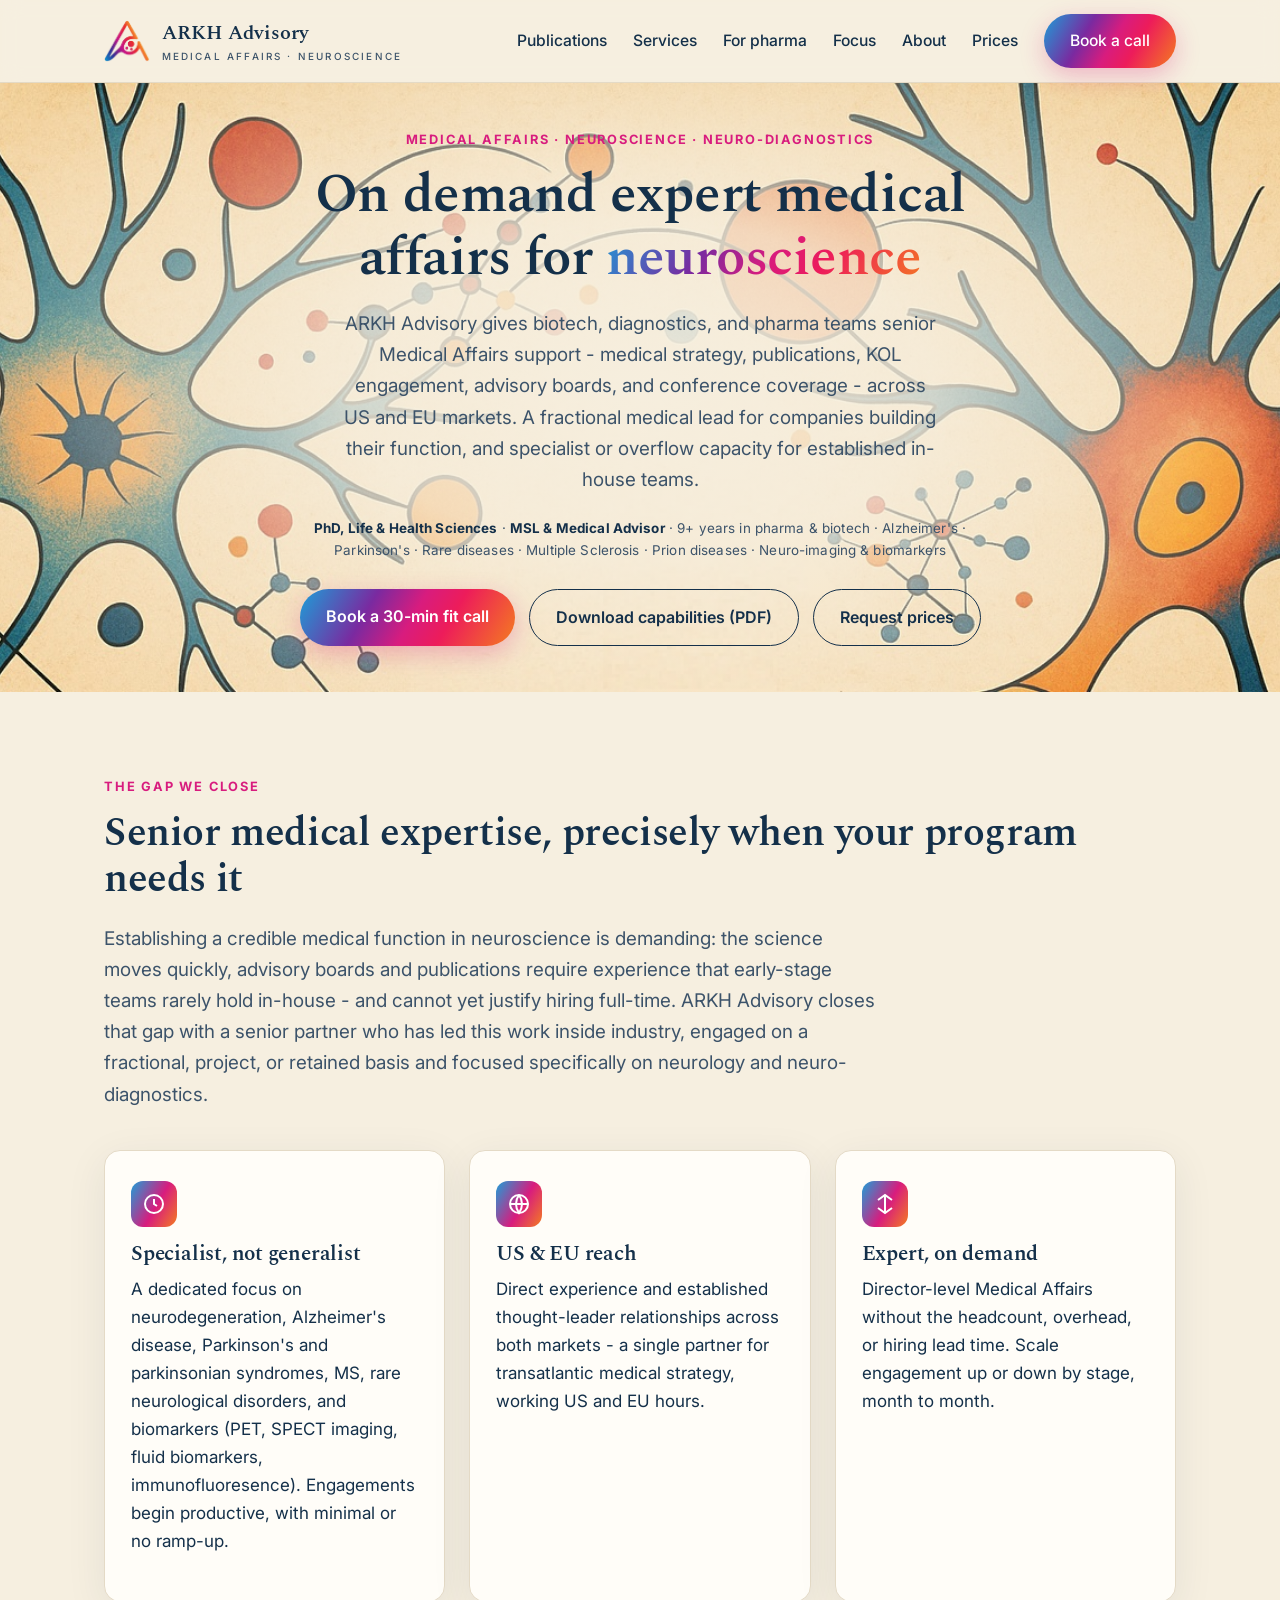
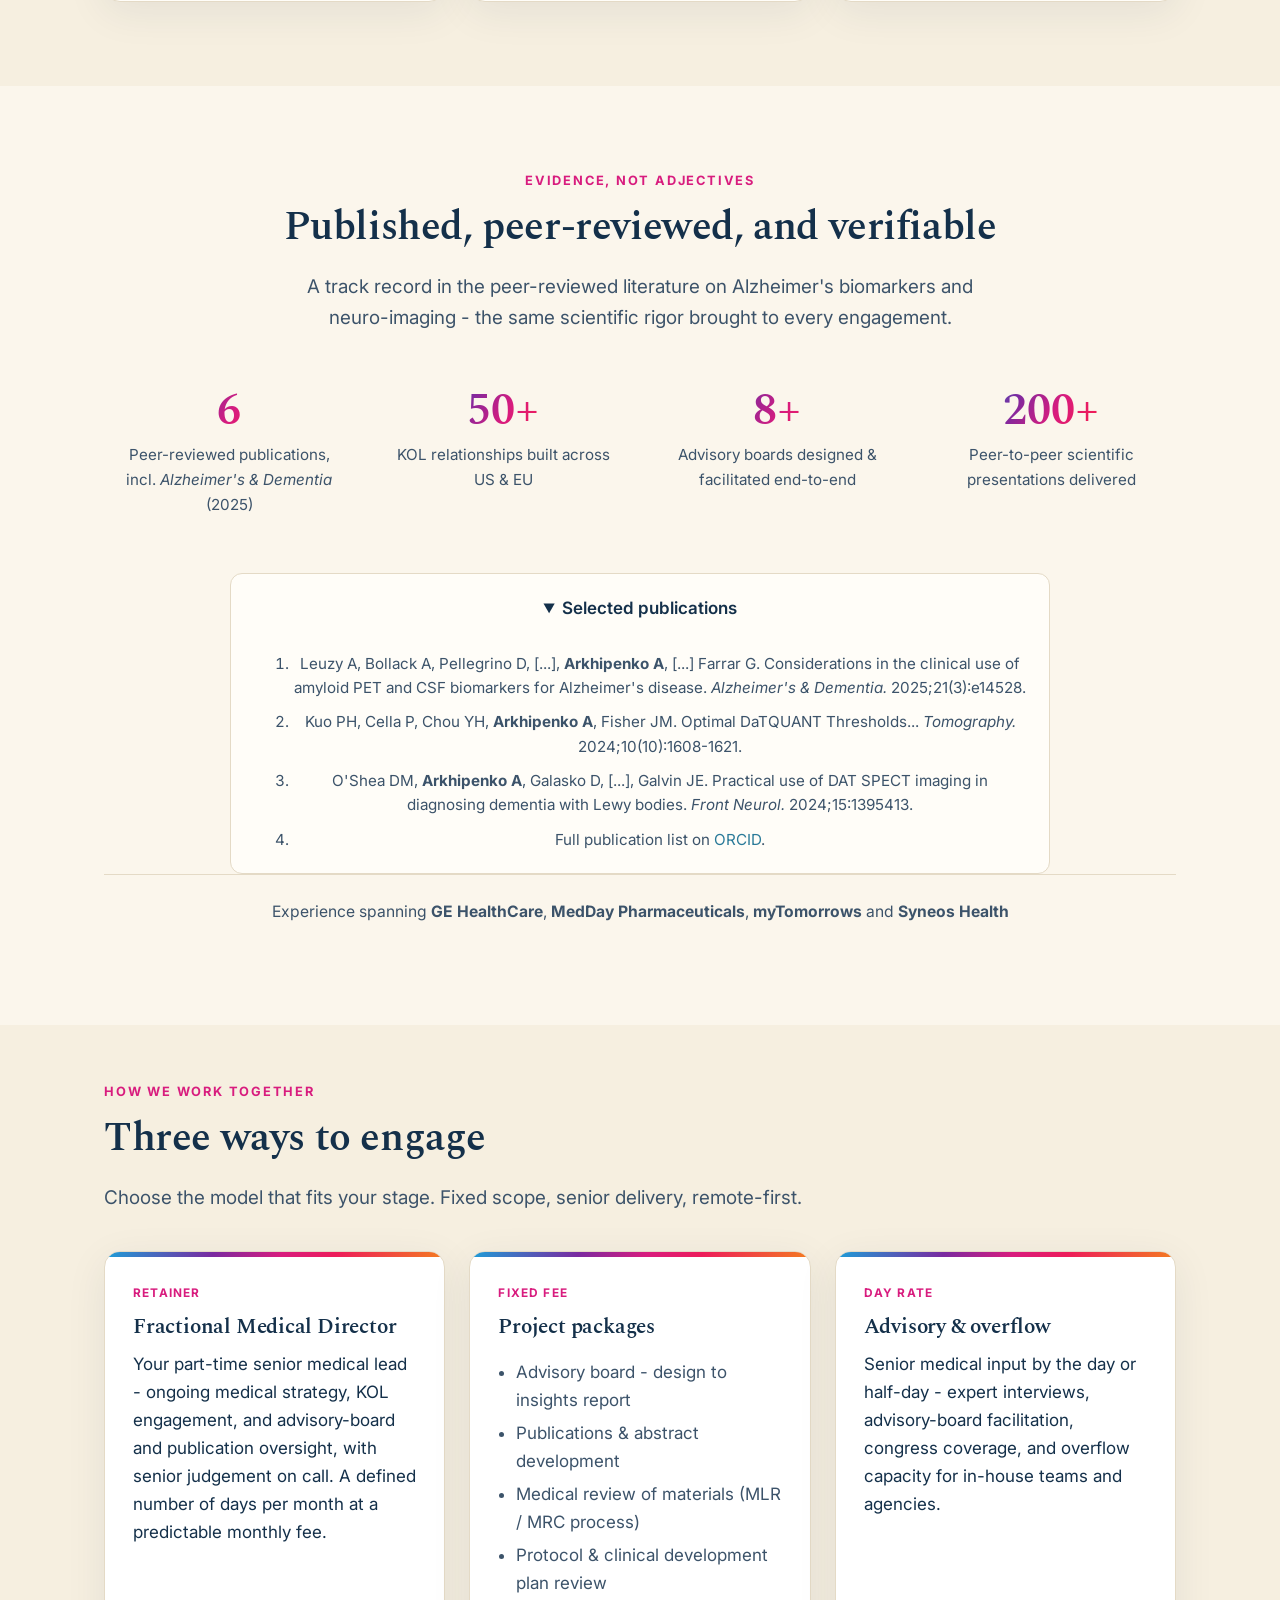
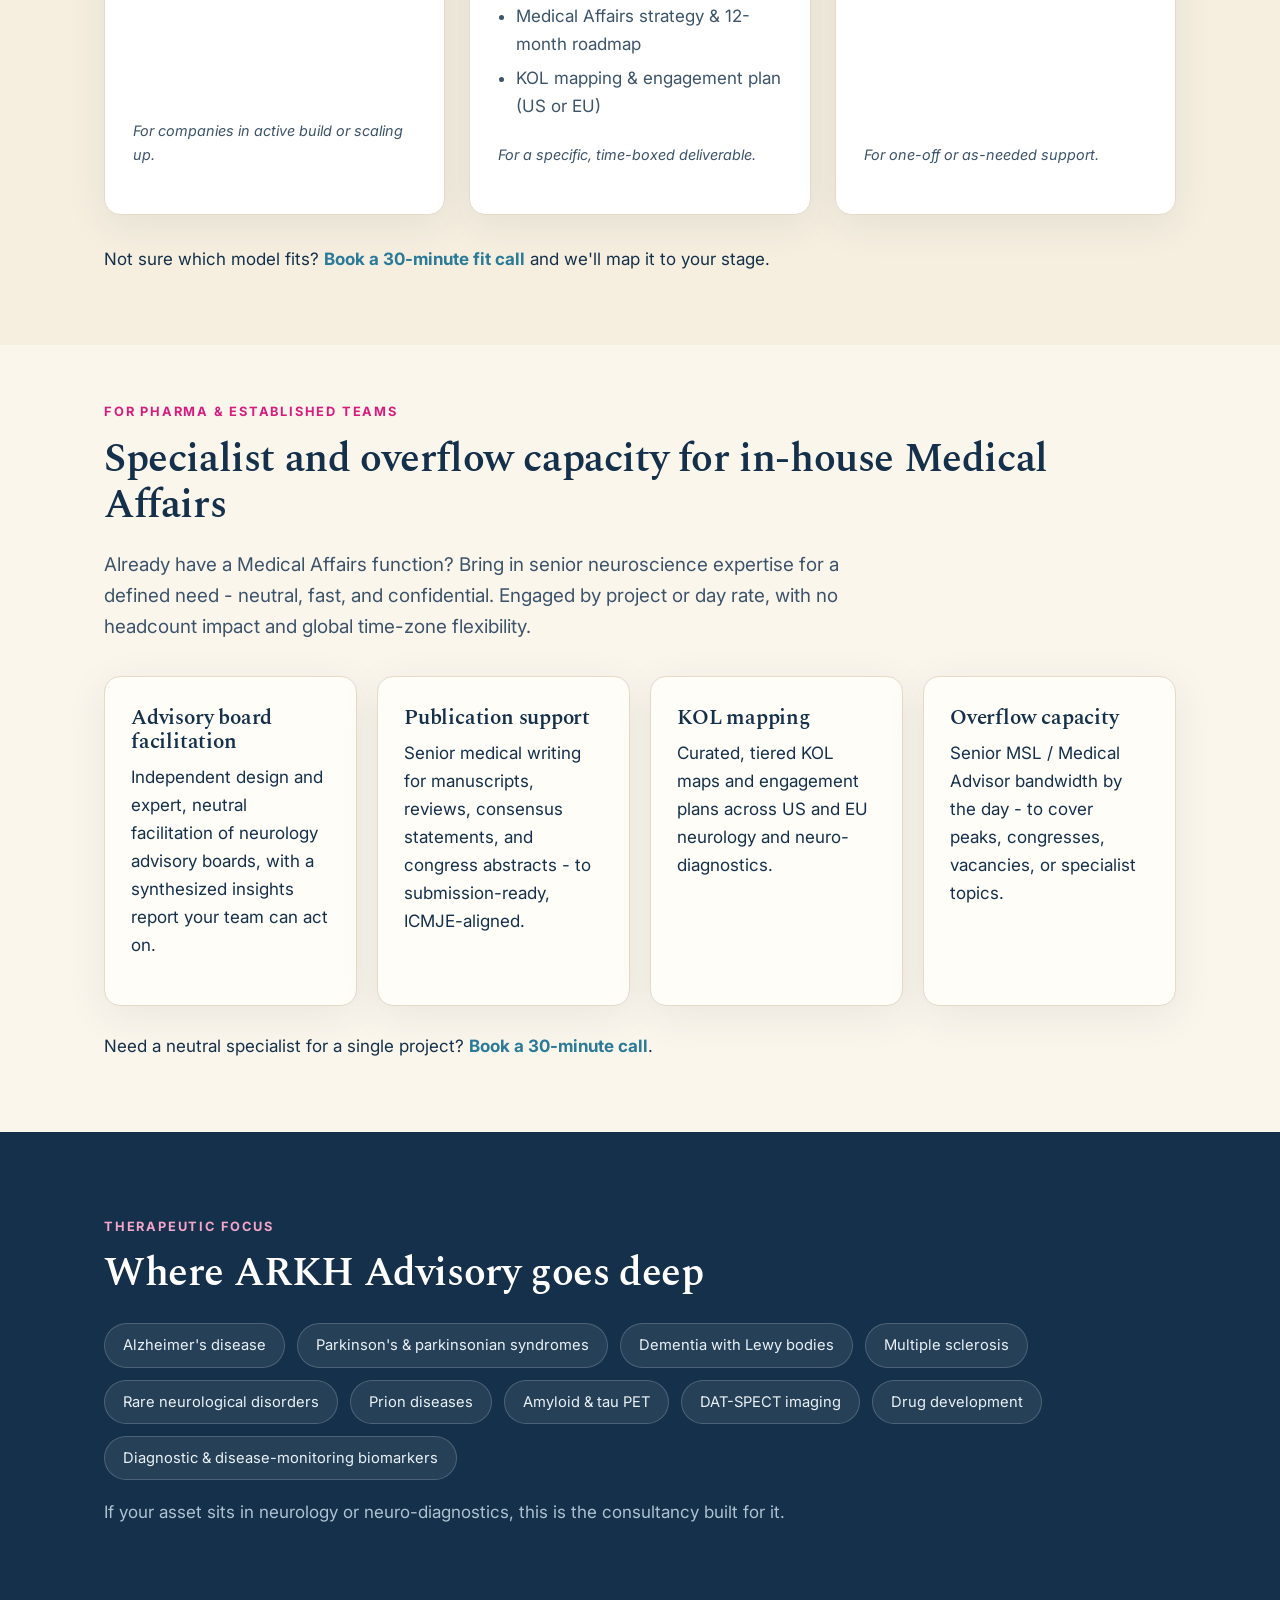
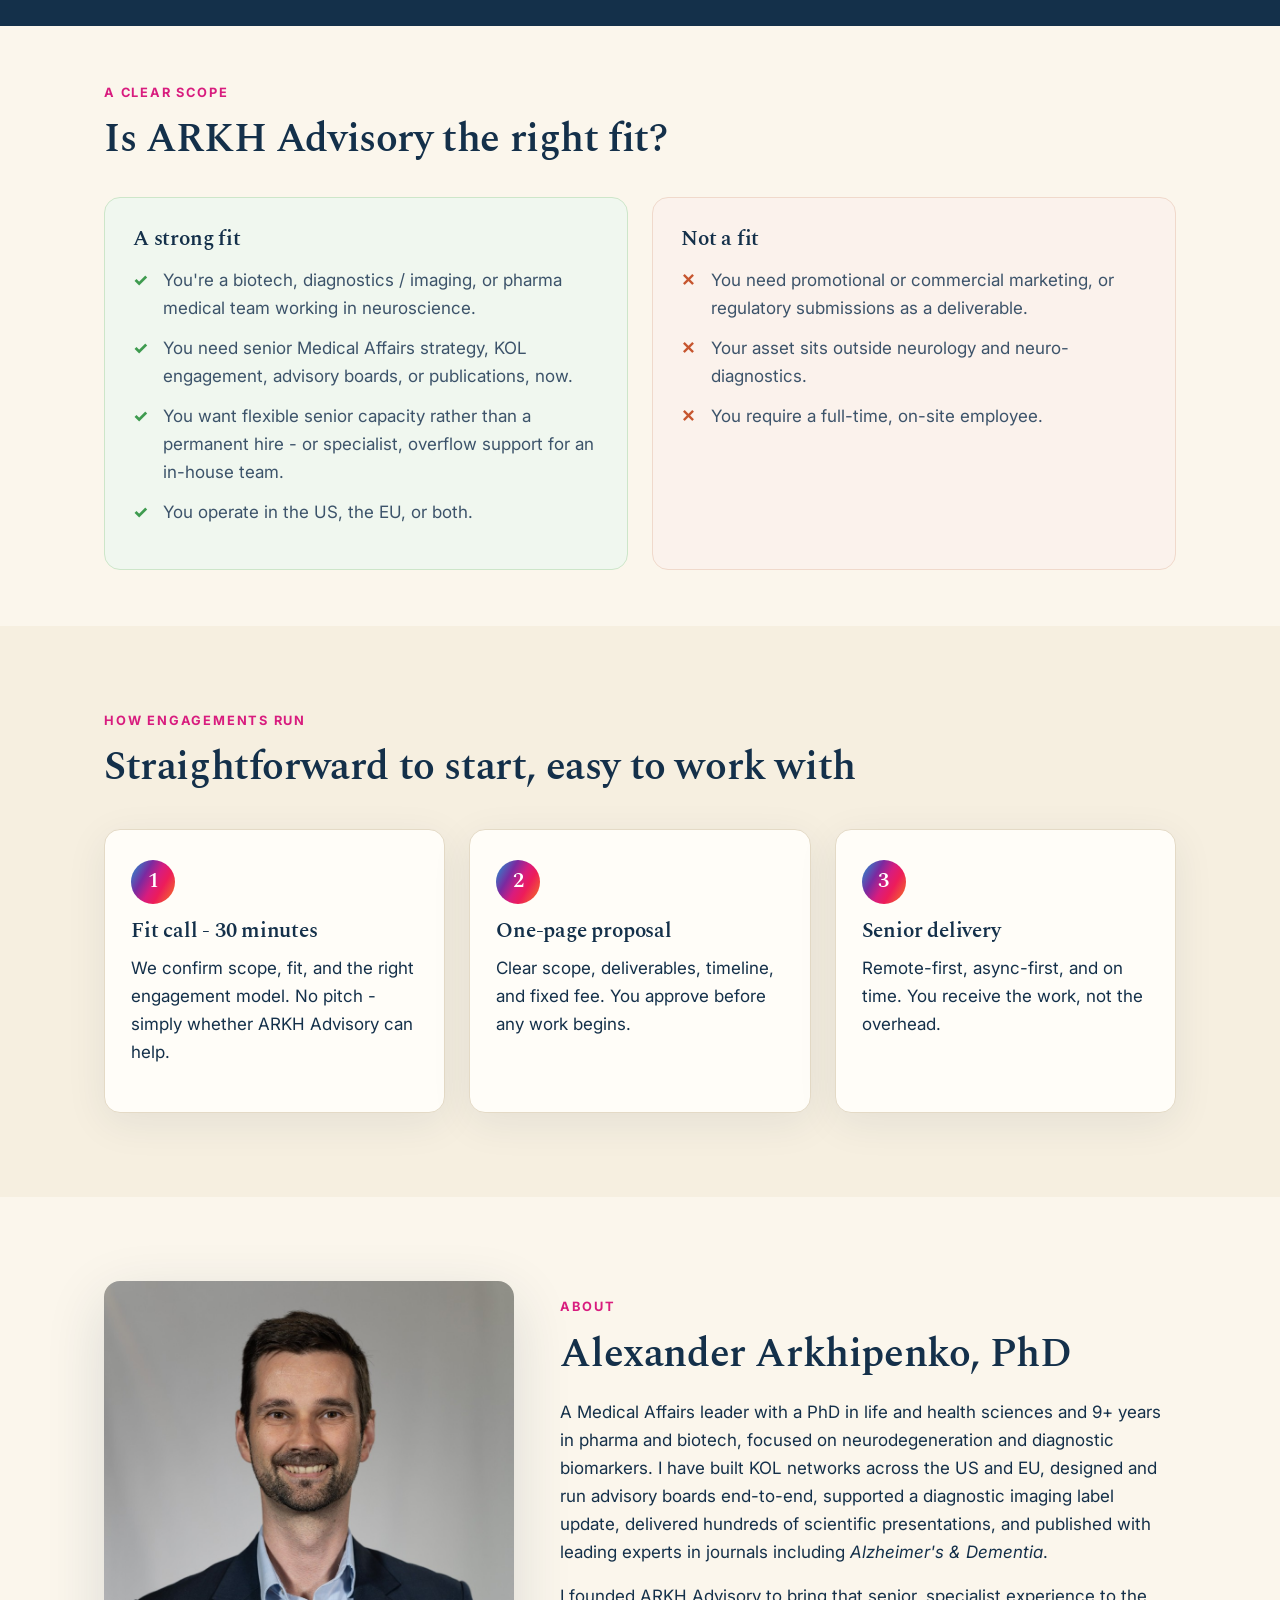
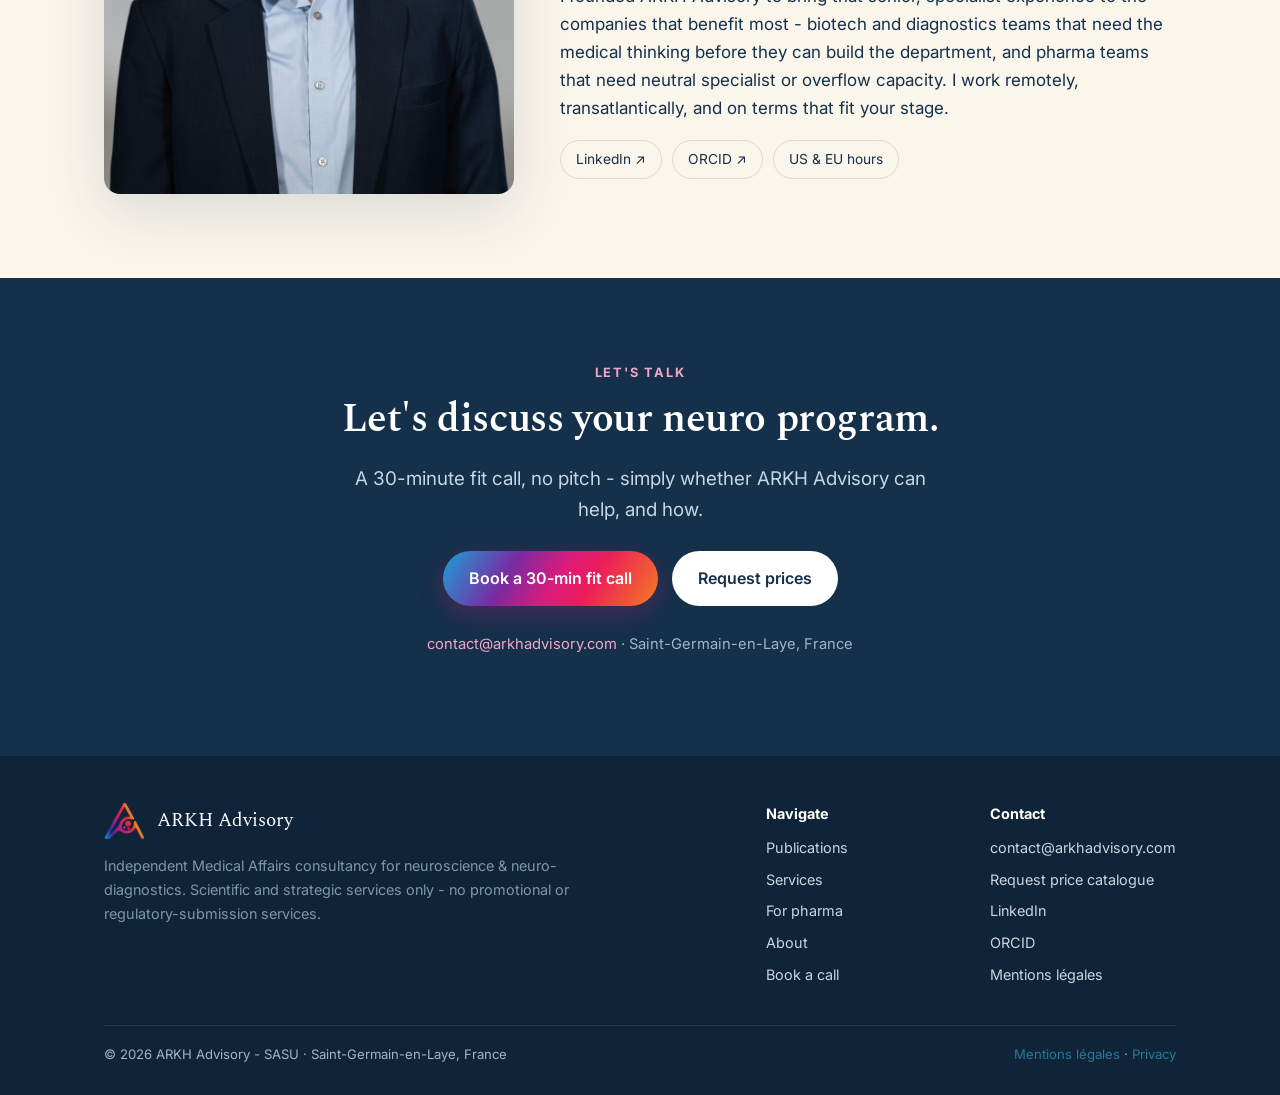
==== commit 40e94899: "Update index.html" ====
--- a/index.html
+++ b/index.html
@@ -33,7 +33,7 @@
       "logo": "https://arkhadvisory.com/images/logo.png",
       "image": "https://arkhadvisory.com/images/banner.jpg",
       "description": "Independent senior Medical Affairs consultancy for neuroscience and neuro-diagnostics. Fractional Medical Director, advisory boards, KOL engagement, publications, and specialist/overflow capacity for biotech, diagnostics, and pharma companies across the US and EU.",
-      "slogan": "Senior Medical Affairs for neuroscience, on demand.",
+      "slogan": "On demand expert medical affairs for neuroscience",
       "founder": { "@id": "https://arkhadvisory.com/#alexander" },
       "foundingDate": "2025-05-23",
       "email": "contact@arkhadvisory.com",
@@ -121,7 +121,7 @@
   <div class="hero-overlay">
     <div class="hero-text">
       <p class="eyebrow">Medical Affairs · Neuroscience · Neuro-Diagnostics</p>
-      <h1>Senior Medical Affairs for <span>neuroscience</span>, on demand.</h1>
+      <h1>On demand expert medical affairs for <span>neuroscience</span></h1>
       <p class="lead">ARKH Advisory gives biotech, diagnostics, and pharma teams senior Medical Affairs support - medical strategy, publications, KOL engagement, advisory boards, and conference coverage - across US and EU markets. A fractional medical lead for companies building their function, and specialist or overflow capacity for established in-house teams.</p>
       <p class="proof-strip"><b>PhD, Life &amp; Health Sciences</b> · <b>MSL &amp; Medical Advisor</b> · 9+ years in pharma &amp; biotech · Alzheimer's · Parkinson's · Rare diseases · Multiple Sclerosis · Prion diseases · Neuro-imaging &amp; biomarkers</p>
       <div class="hero-cta">
@@ -153,7 +153,7 @@
       </div>
       <div class="pillar">
         <div class="ic"><svg viewBox="0 0 24 24"><path d="M12 3v18"/><path d="M5 8l7-5 7 5"/><path d="M5 16l7 5 7-5"/></svg></div>
-        <h3>Senior, on demand</h3>
+        <h3>Expert, on demand</h3>
         <p>Director-level Medical Affairs without the headcount, overhead, or hiring lead time. Scale engagement up or down by stage, month to month.</p>
       </div>
     </div>
--- a/style.css
+++ b/style.css
@@ -177,6 +177,25 @@
 .foot-bottom{border-top:1px solid rgba(255,255,255,.1);margin-top:30px;padding-top:18px;display:flex;justify-content:space-between;gap:16px;flex-wrap:wrap;font-size:.82rem}
 .foot-note{max-width:520px;color:#7E97A8}
 
+/* ---------- Forms (request prices / contact) ---------- */
+.form-wrap{max-width:760px;margin:0 auto}
+.form-card{background:var(--card);border:1px solid var(--line);border-radius:var(--radius);padding:34px 32px;box-shadow:var(--shadow);margin-top:26px}
+
+.form-grid{display:grid;grid-template-columns:1fr 1fr;gap:18px}
+.field-full{grid-column:1 / -1}
+.form-grid label{display:block;font-weight:600;font-size:.9rem;color:var(--ink);margin-bottom:6px}
+.form-grid .req{color:var(--magenta)}
+.form-grid input,.form-grid select,.form-grid textarea{width:100%;font-family:var(--sans);font-size:1rem;color:var(--ink);background:#fff;border:1.5px solid var(--line);border-radius:10px;padding:11px 13px;transition:border-color .15s ease}
+.form-grid input:focus,.form-grid select:focus,.form-grid textarea:focus{outline:none;border-color:var(--magenta)}
+.form-grid textarea{min-height:120px;resize:vertical}
+.checks{display:flex;flex-wrap:wrap;gap:10px 18px;margin-top:4px}
+.checks label{display:flex;align-items:center;gap:8px;font-weight:500;font-size:.95rem;margin:0;cursor:pointer}
+.checks input{width:auto}
+.form-actions{margin-top:24px;display:flex;align-items:center;gap:16px;flex-wrap:wrap}
+.form-note{font-size:.84rem;color:var(--ink-soft);max-width:520px}
+.hp{position:absolute!important;left:-9999px!important;width:1px;height:1px;overflow:hidden}
+@media(max-width:640px){.form-grid{grid-template-columns:1fr}}
+
 /* ---------- Legal page ---------- */
 .legal{background:var(--paper-2);min-height:60vh}
 .legal-body{max-width:820px;margin:0 auto}
@@ -188,7 +207,6 @@
 /* ---------- Responsive ---------- */
 @media(max-width:900px){
   .hero-inner,.about-inner{grid-template-columns:1fr;gap:34px}
-  .hero-art{order:-1;max-width:440px}
   .pillars,.services-grid,.steps{grid-template-columns:1fr}
   .stats{grid-template-columns:repeat(2,1fr)}
   .fit-cols{grid-template-columns:1fr}
@@ -196,3 +214,4 @@
   .nav-links.open{transform:translateY(0)}
   .nav-toggle{display:block}
 }
+
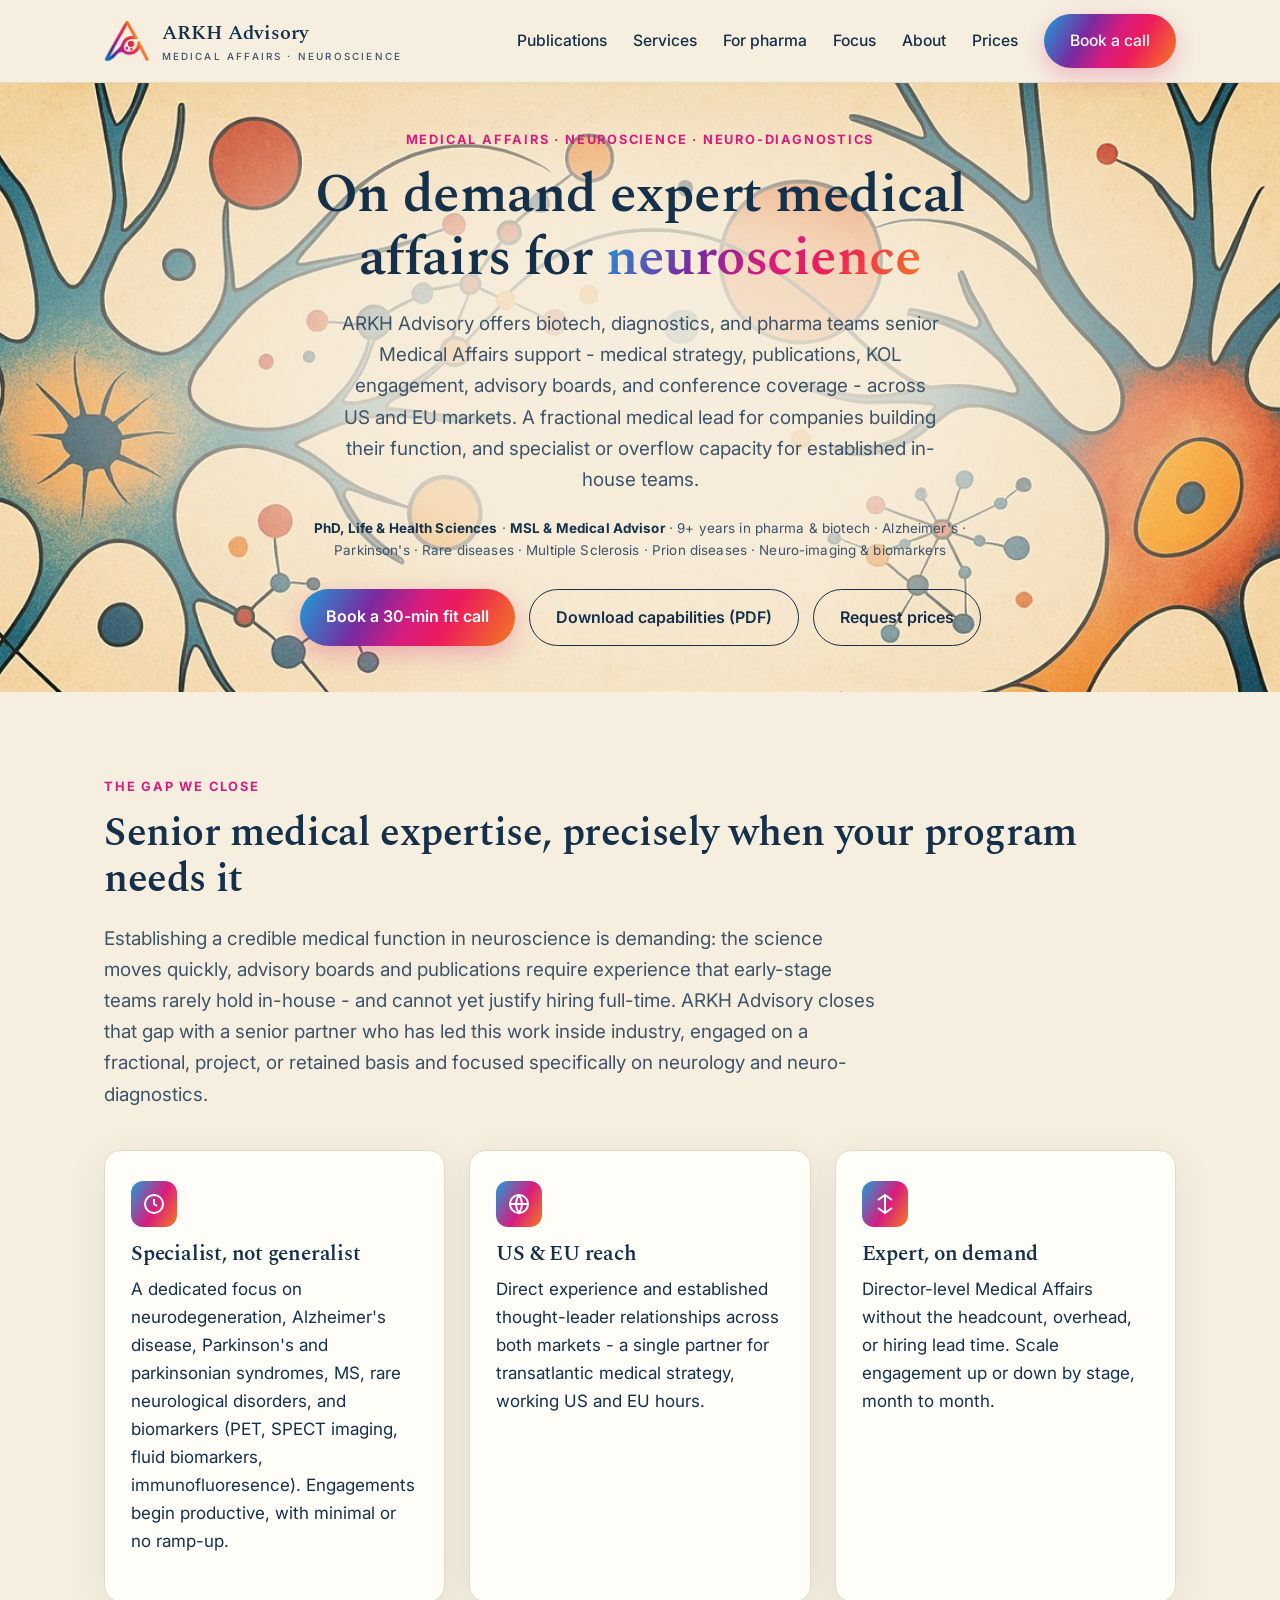
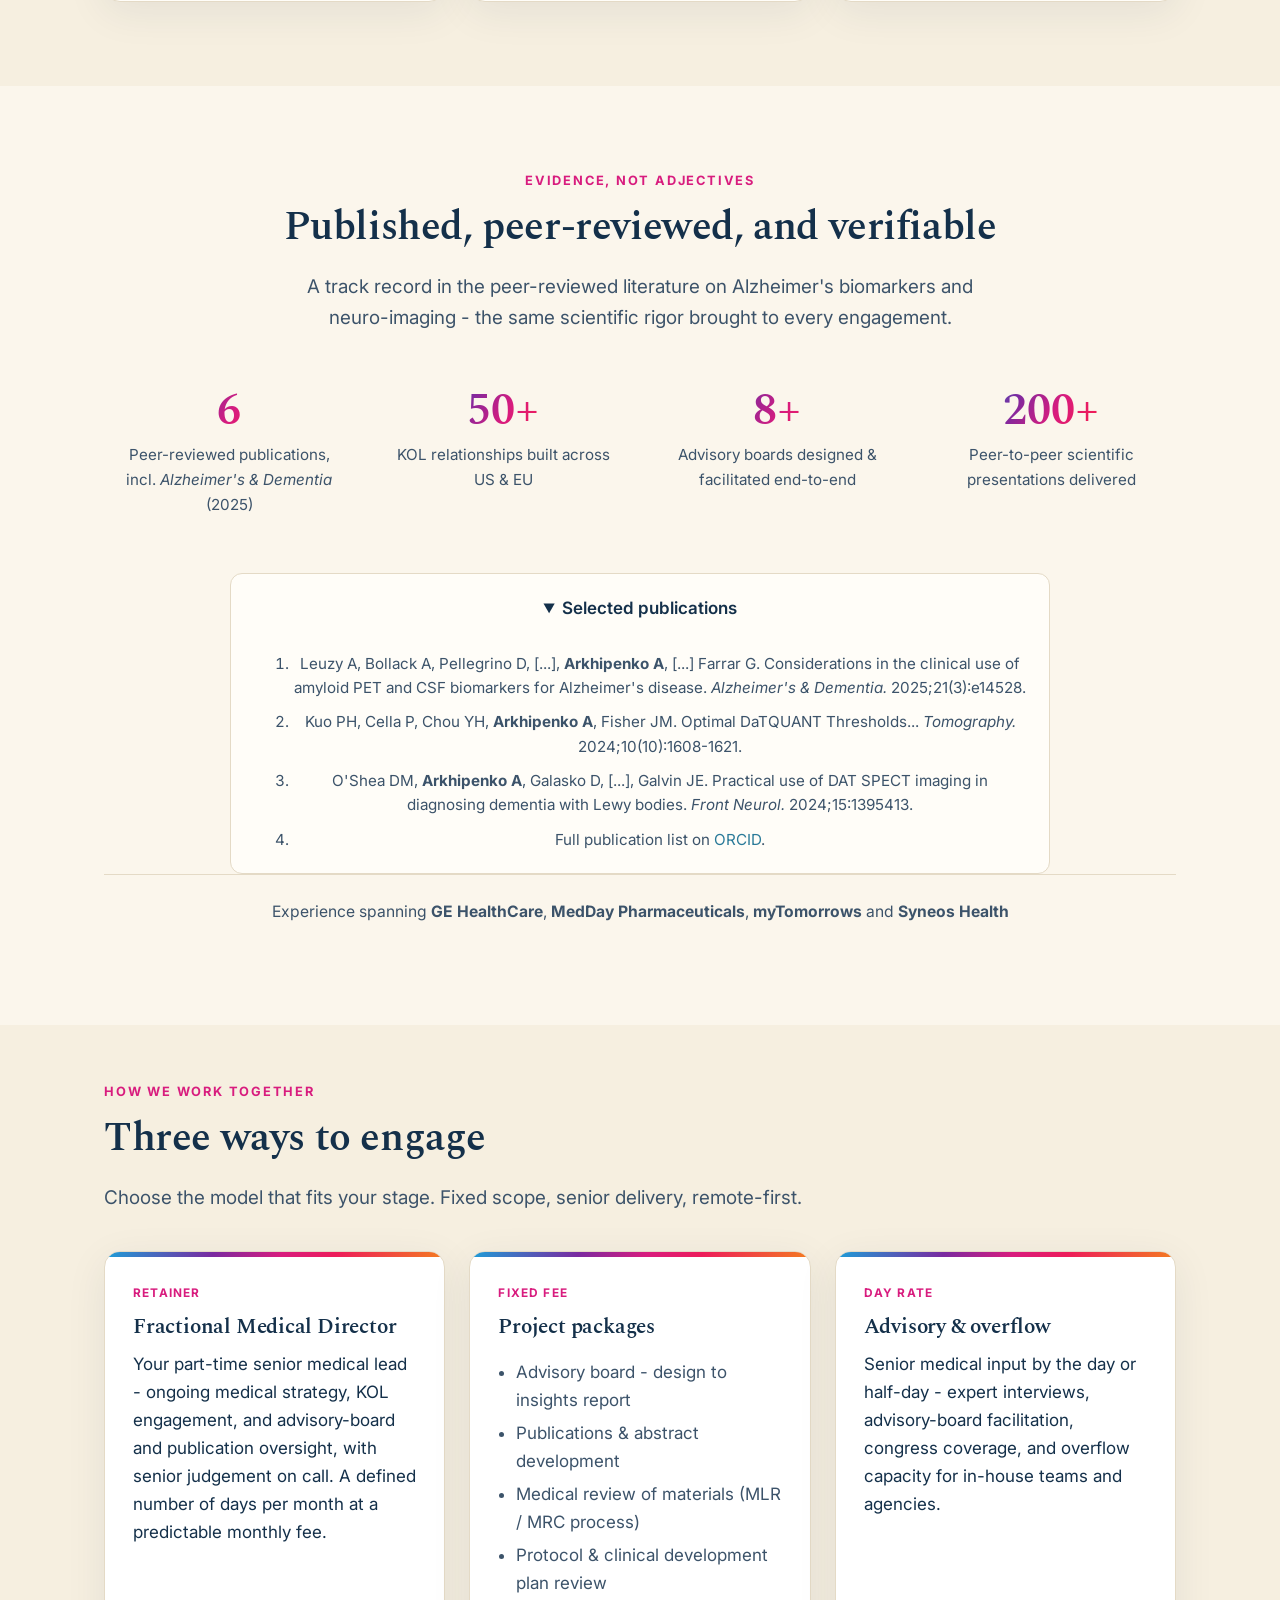
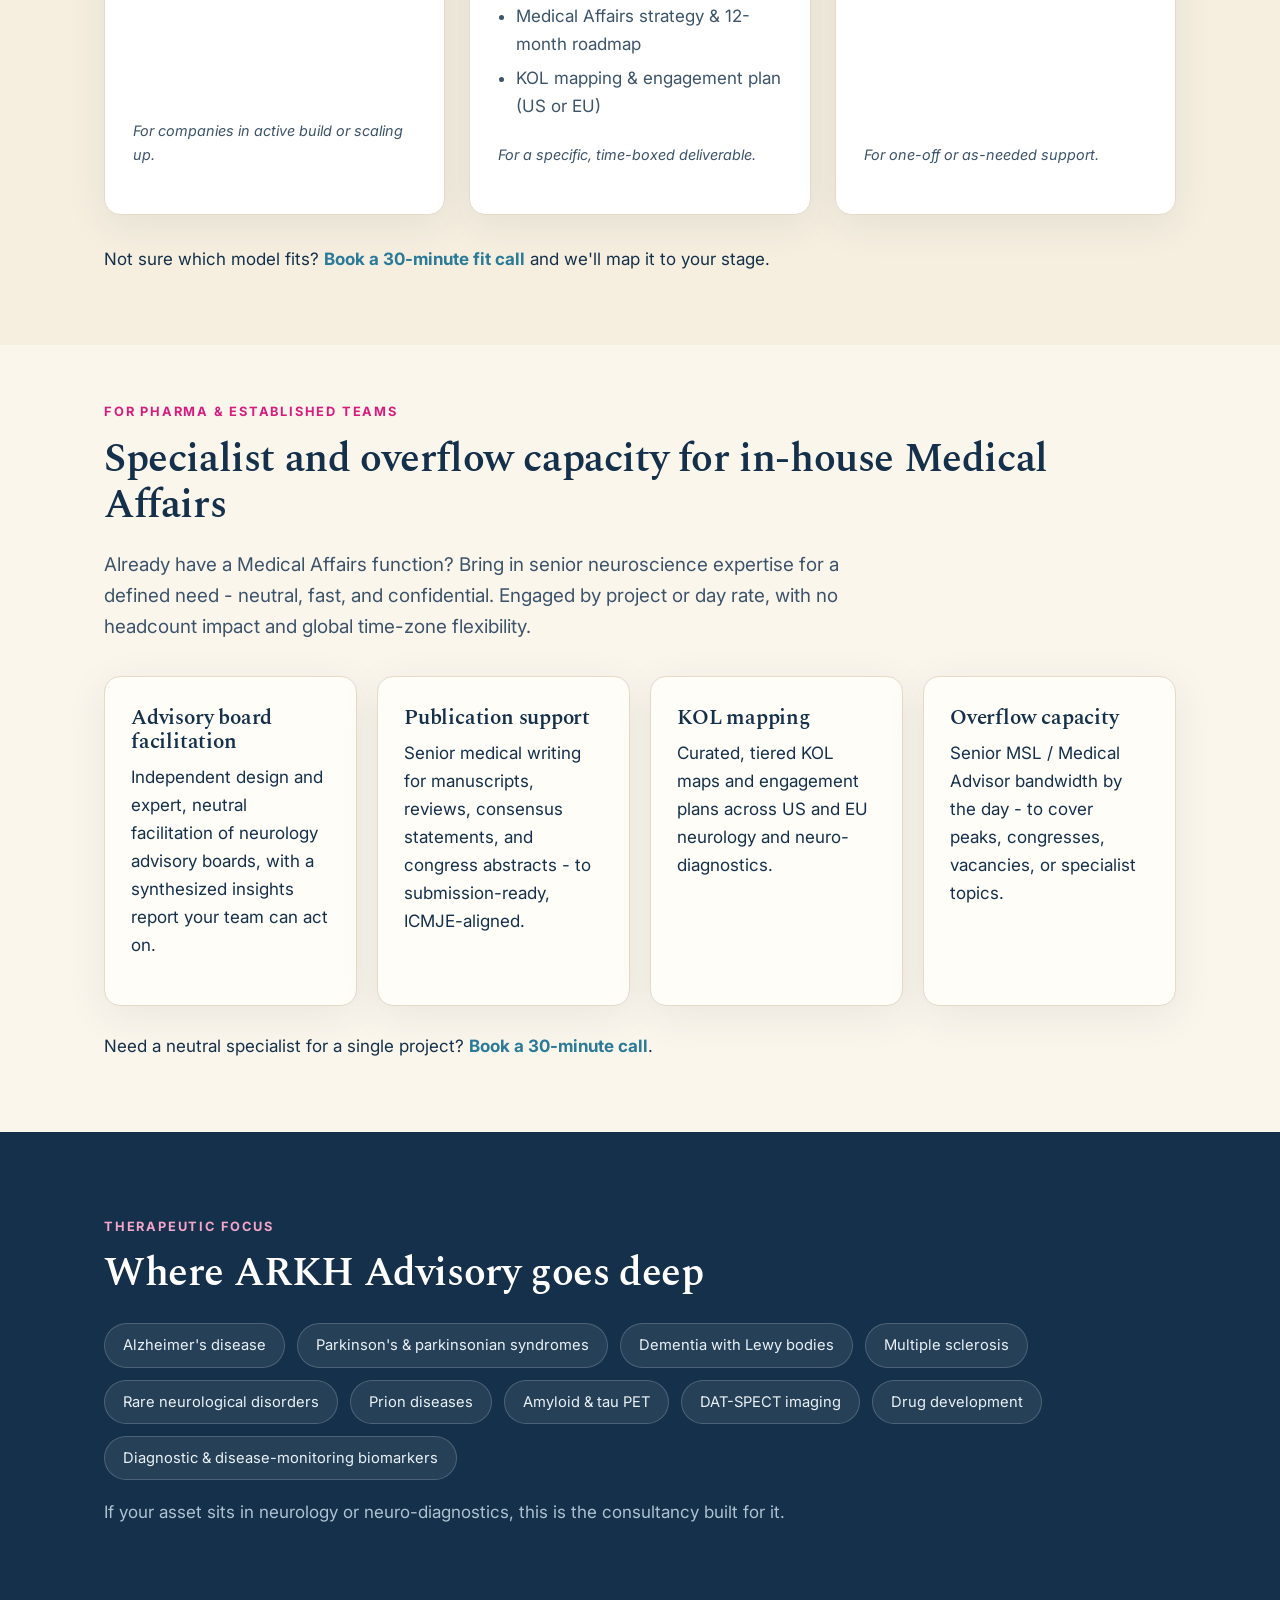
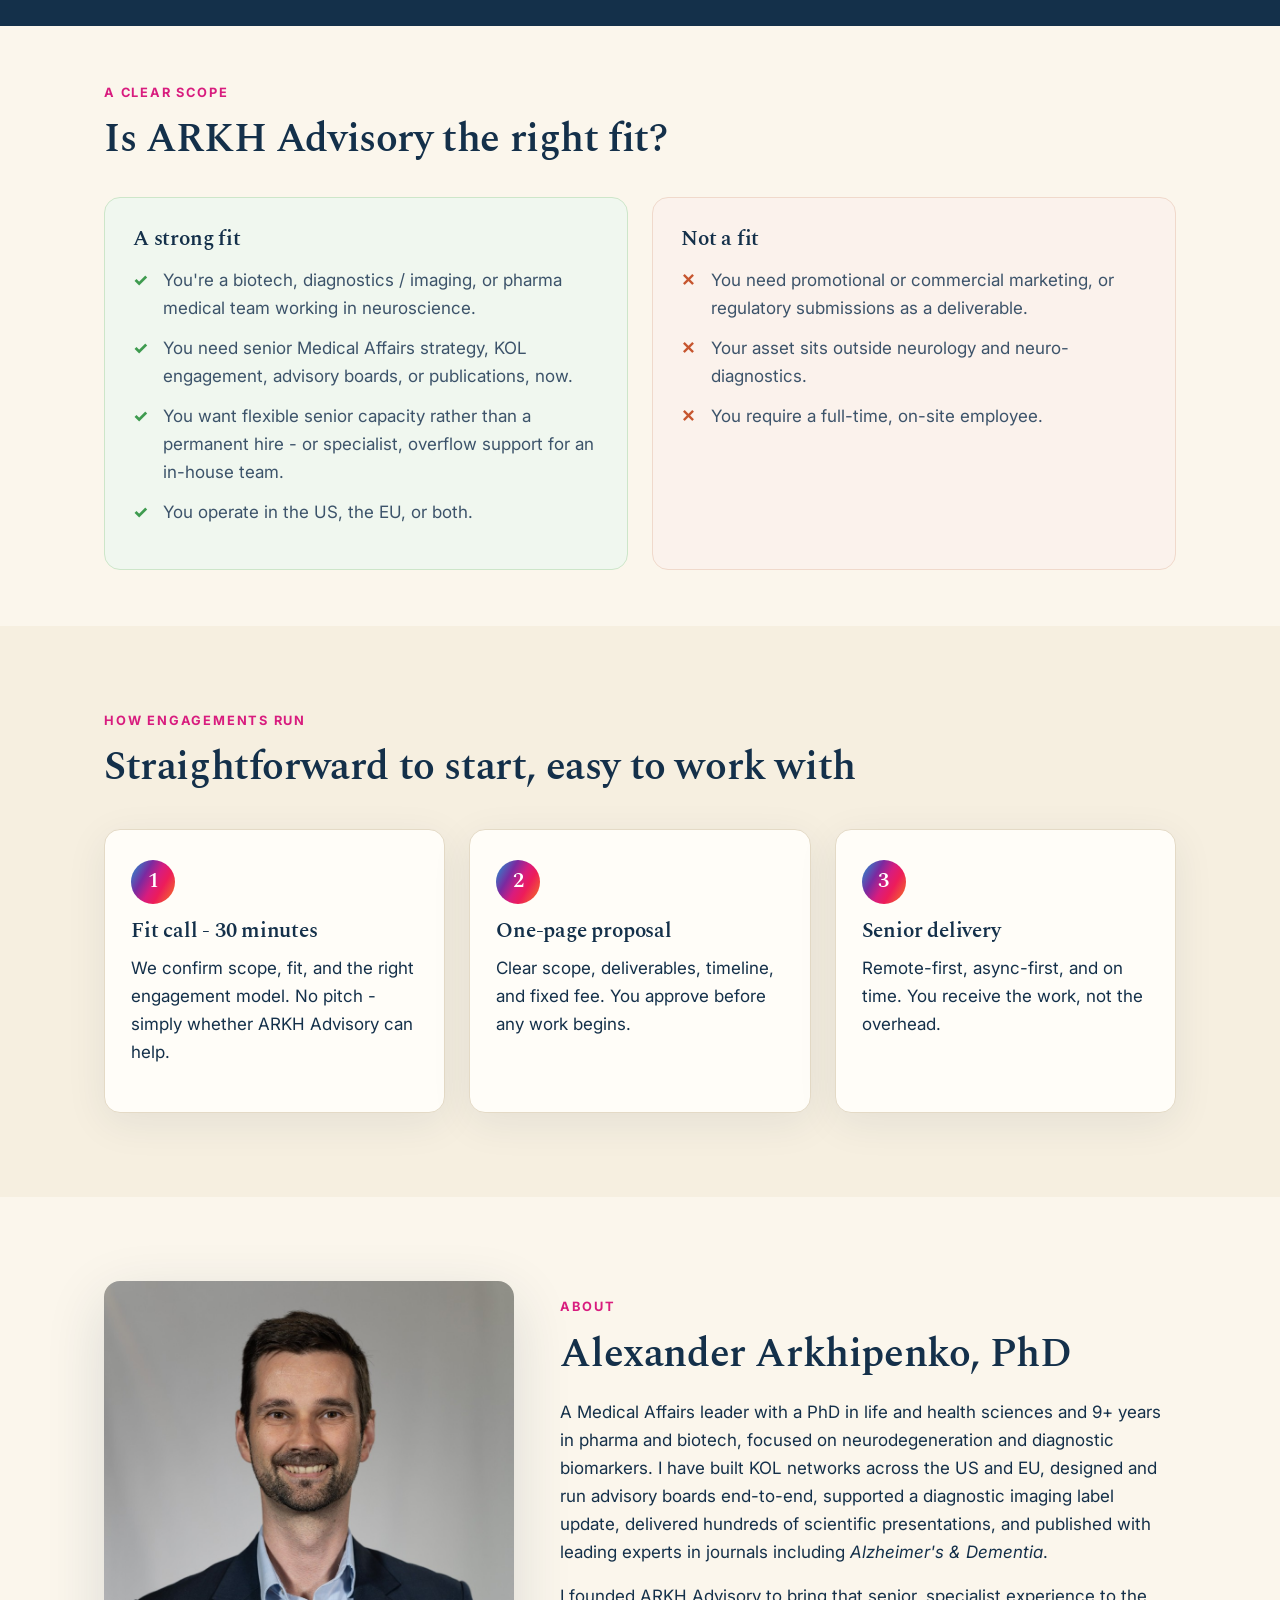
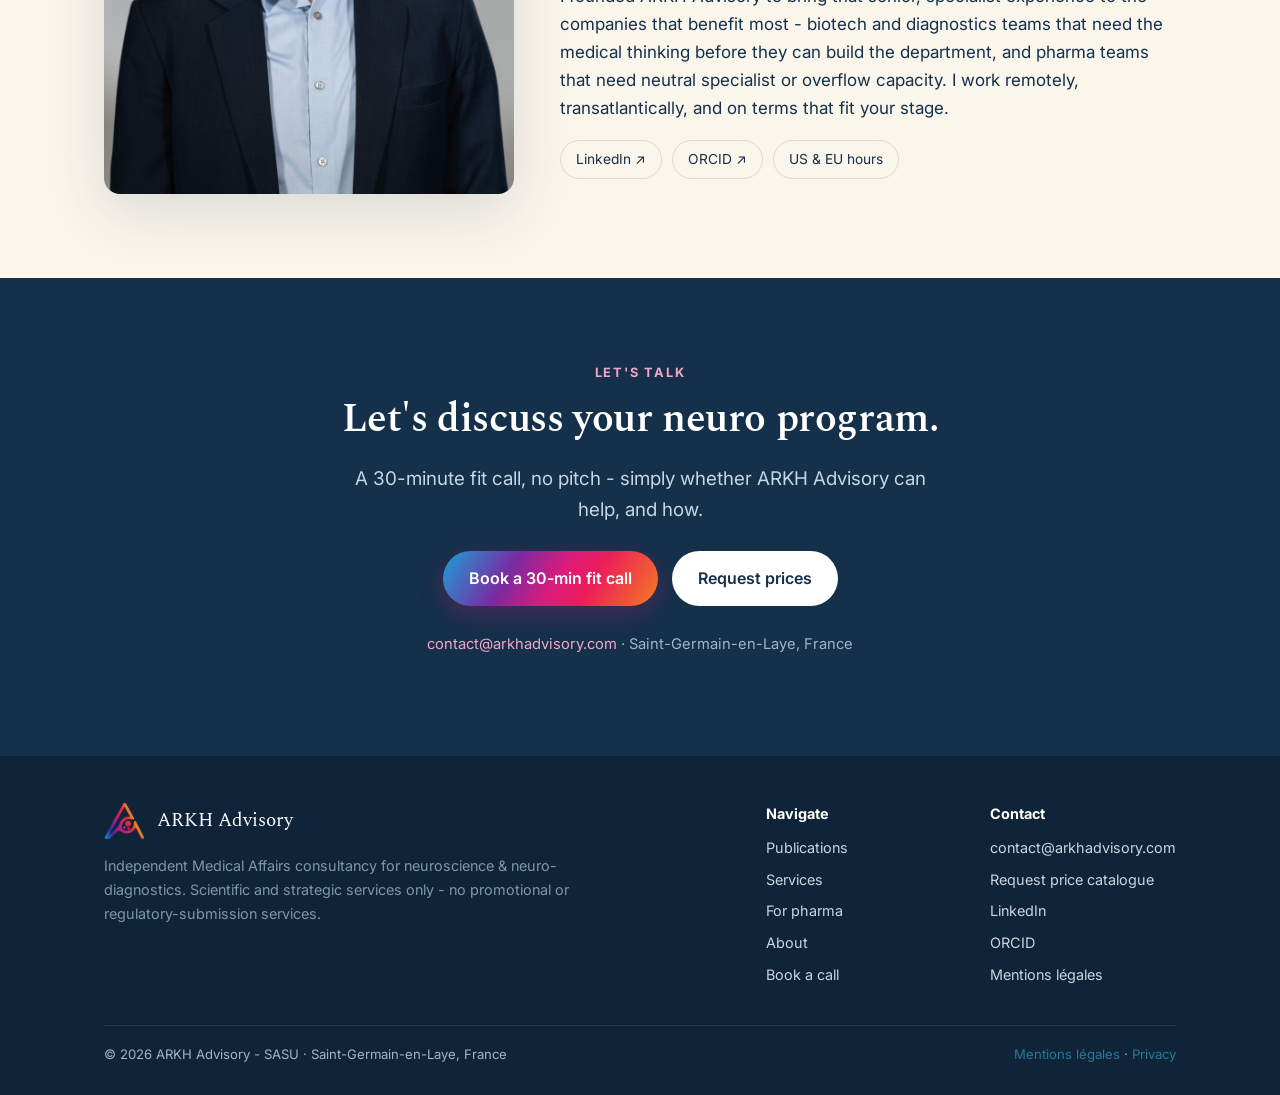
==== commit 83de04a7: "Update index.html" ====
--- a/index.html
+++ b/index.html
@@ -122,7 +122,7 @@
     <div class="hero-text">
       <p class="eyebrow">Medical Affairs · Neuroscience · Neuro-Diagnostics</p>
       <h1>On demand expert medical affairs for <span>neuroscience</span></h1>
-      <p class="lead">ARKH Advisory gives biotech, diagnostics, and pharma teams senior Medical Affairs support - medical strategy, publications, KOL engagement, advisory boards, and conference coverage - across US and EU markets. A fractional medical lead for companies building their function, and specialist or overflow capacity for established in-house teams.</p>
+      <p class="lead">ARKH Advisory offers biotech, diagnostics, and pharma teams senior Medical Affairs support - medical strategy, publications, KOL engagement, advisory boards, and conference coverage - across US and EU markets. A fractional medical lead for companies building their function, and specialist or overflow capacity for established in-house teams.</p>
       <p class="proof-strip"><b>PhD, Life &amp; Health Sciences</b> · <b>MSL &amp; Medical Advisor</b> · 9+ years in pharma &amp; biotech · Alzheimer's · Parkinson's · Rare diseases · Multiple Sclerosis · Prion diseases · Neuro-imaging &amp; biomarkers</p>
       <div class="hero-cta">
         <a class="btn btn--primary" href="https://cal.com/alexander-arkhipenko-ynsiwy/30min" target="_blank" rel="noopener">Book a 30-min fit call</a>
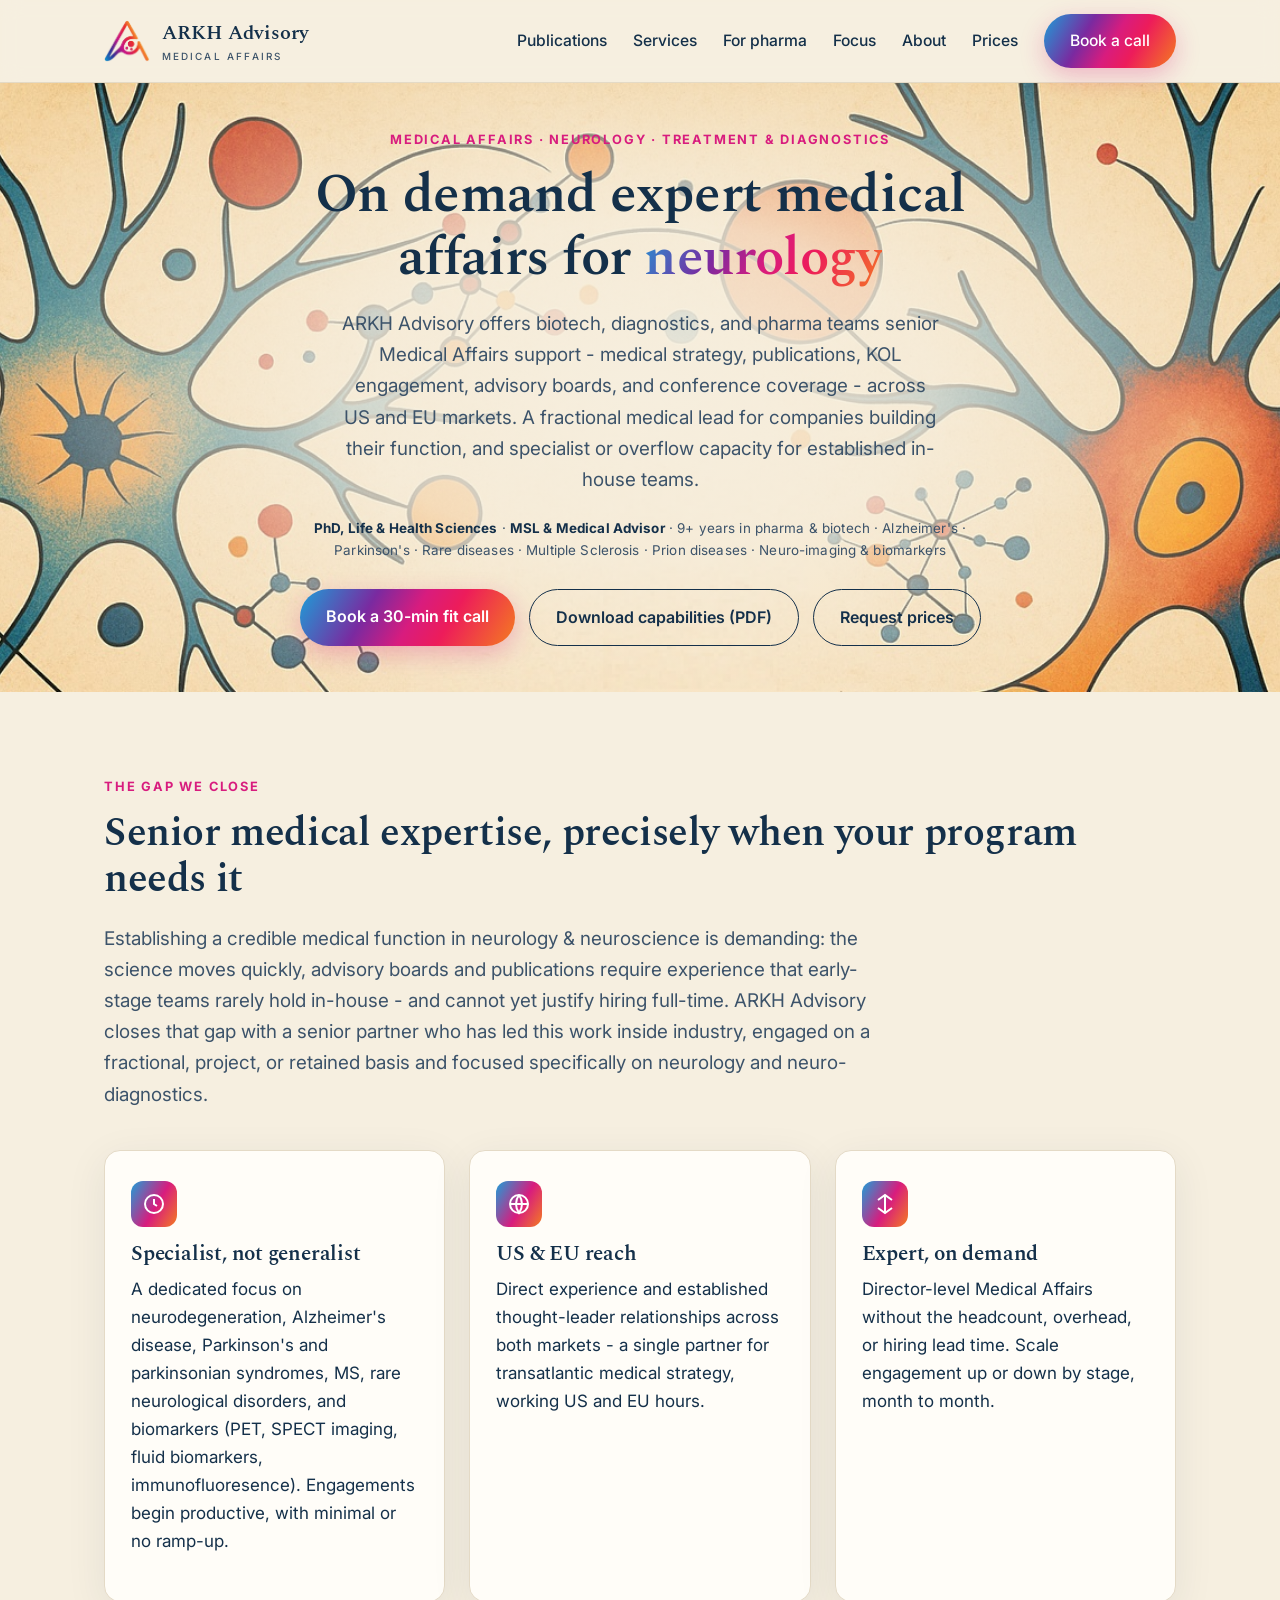
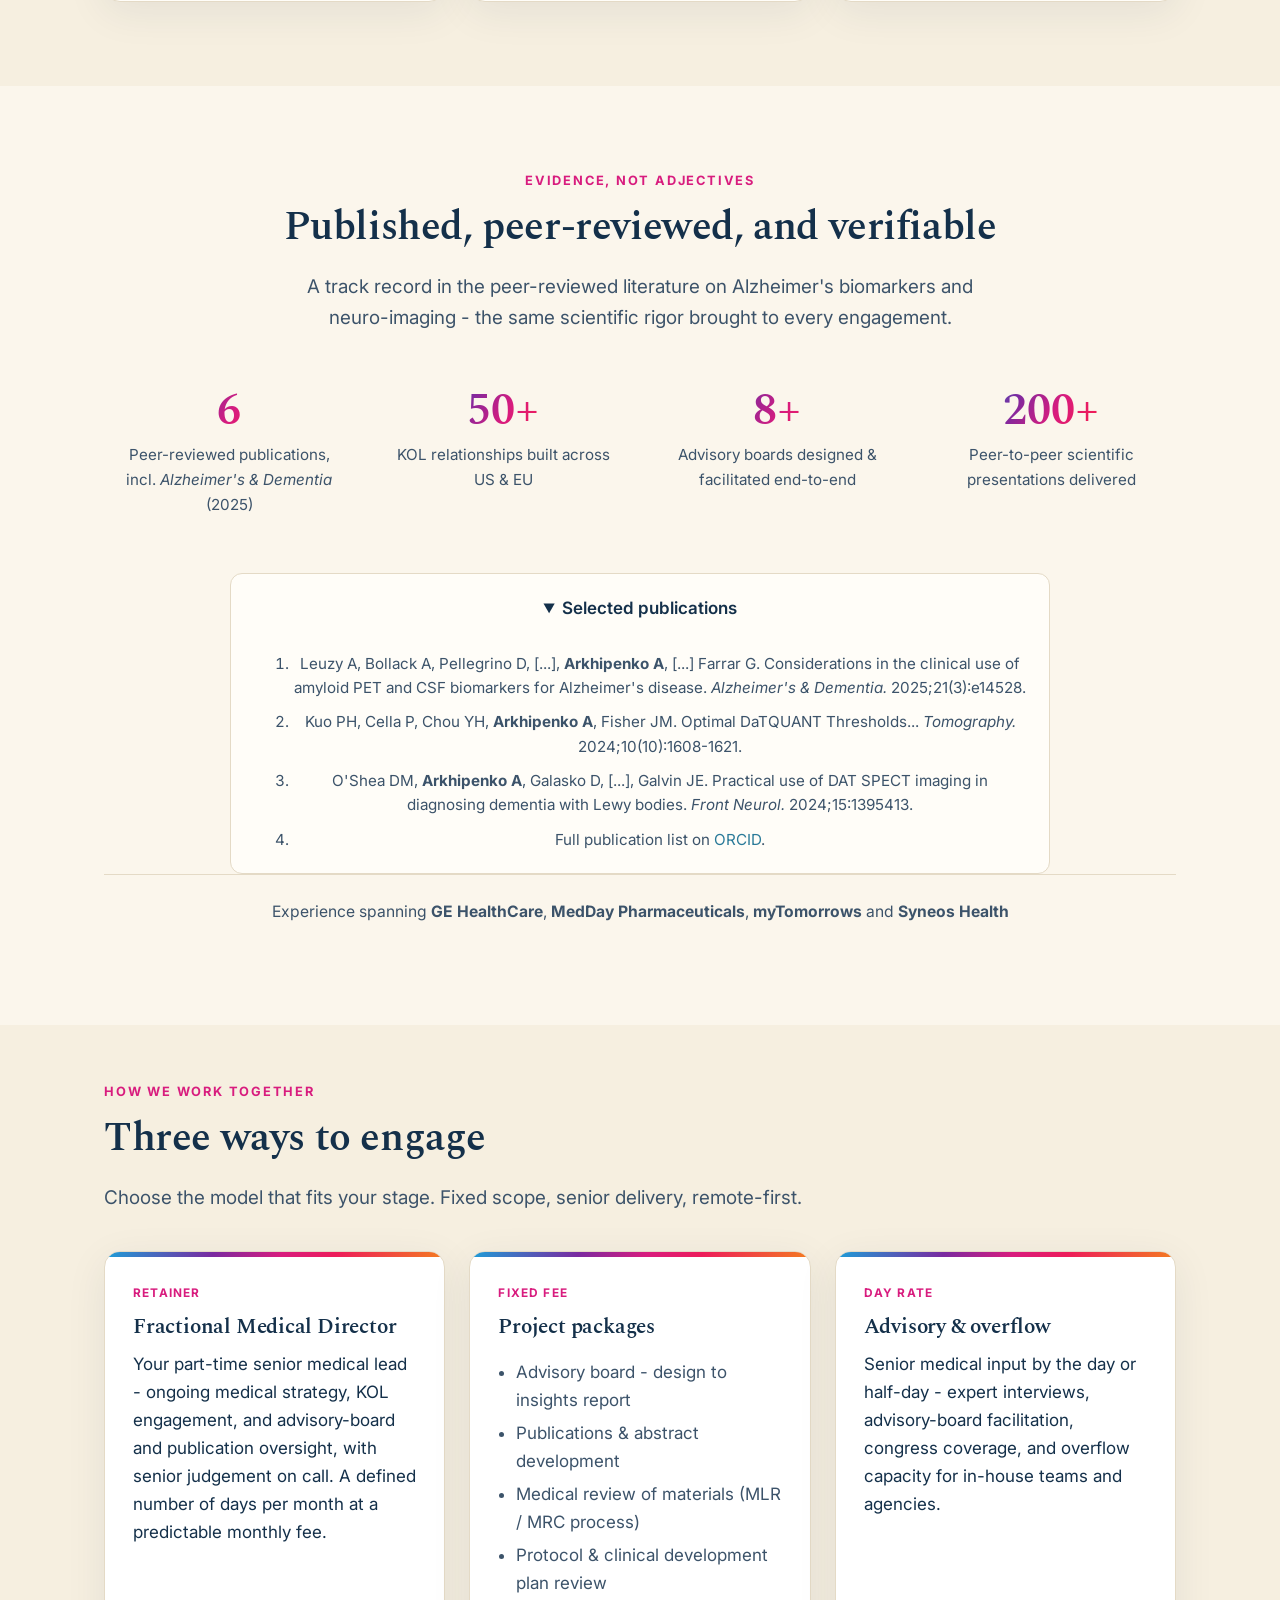
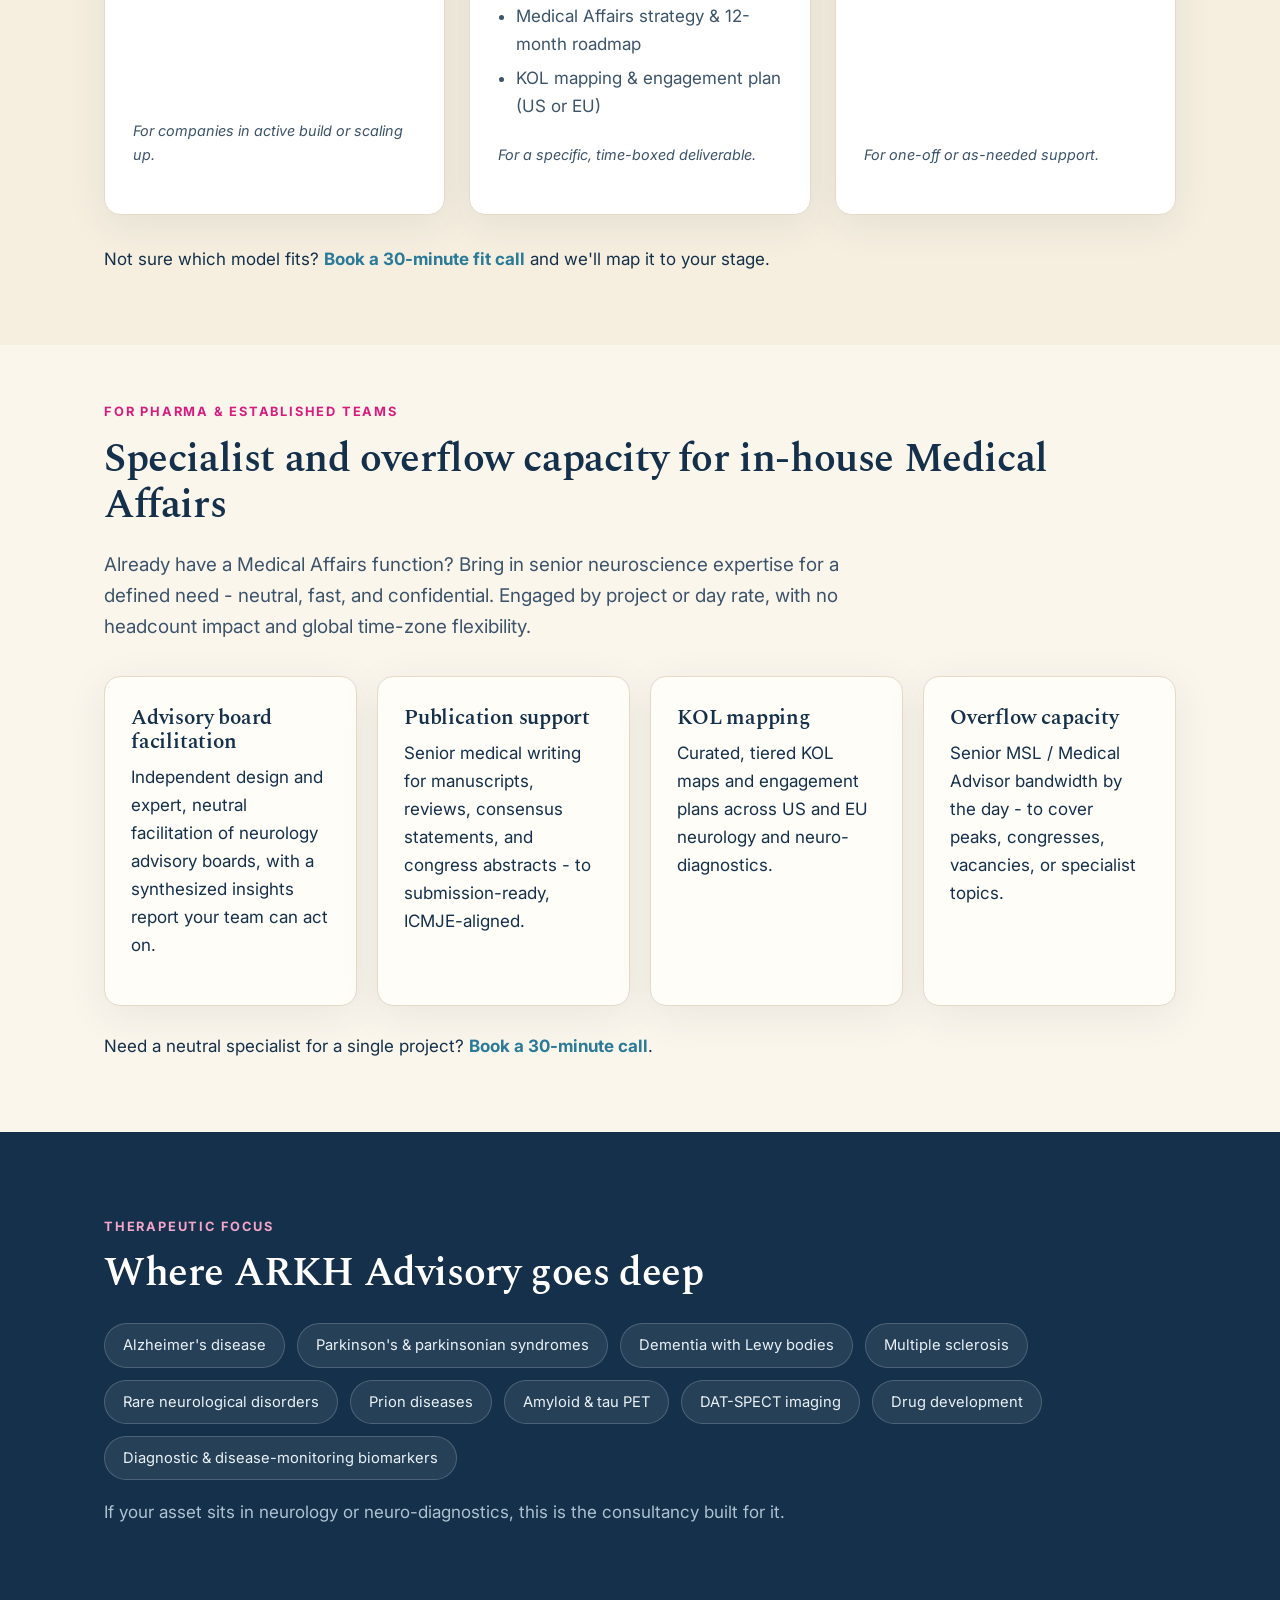
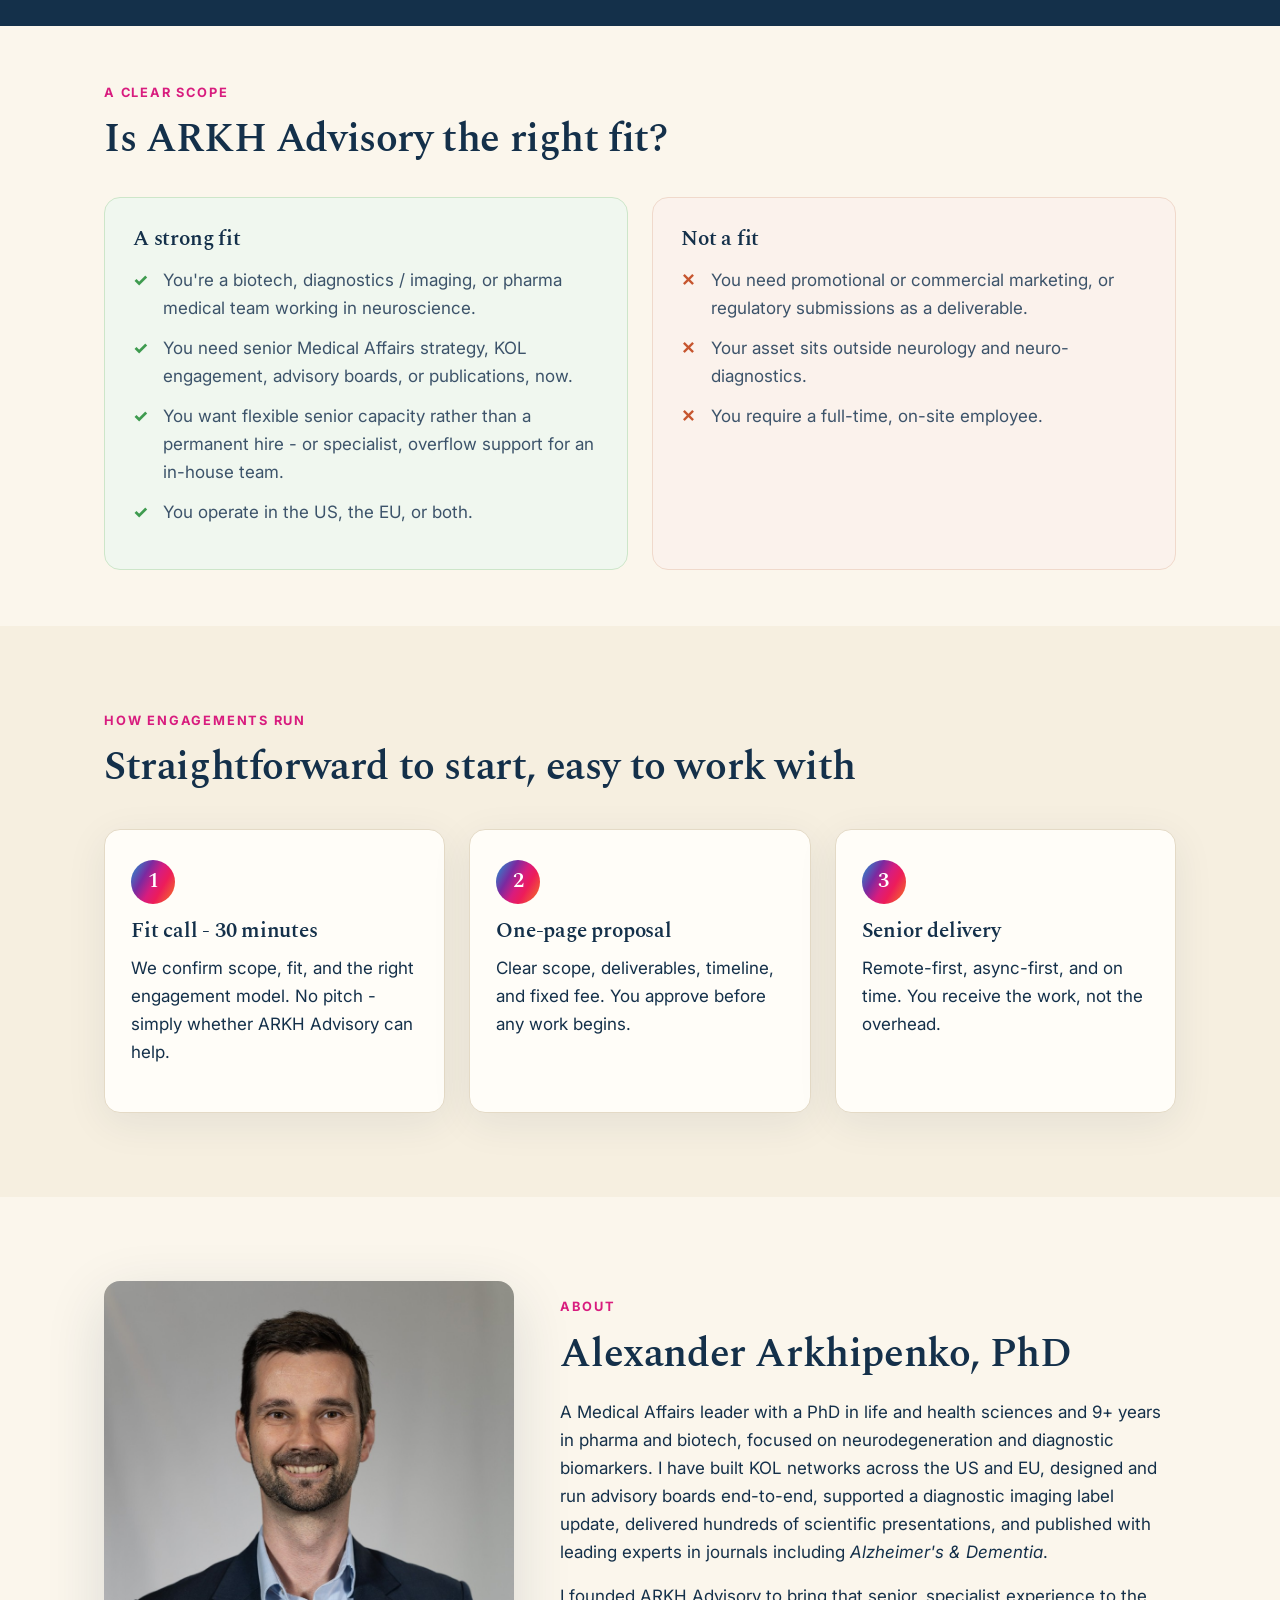
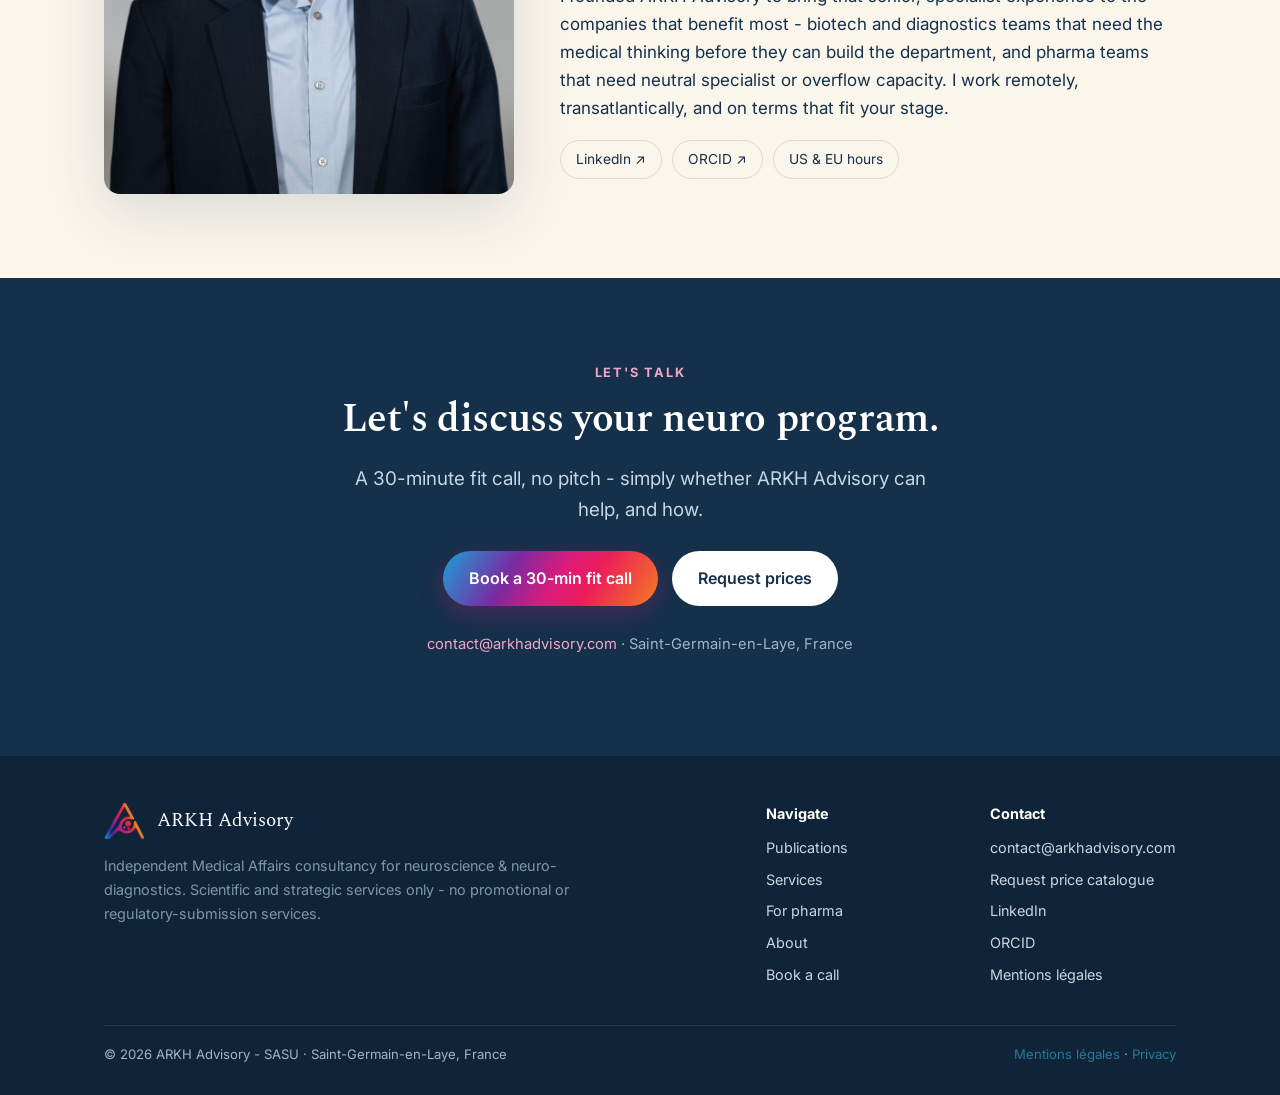
==== commit d6ce4799: "Update index.html" ====
--- a/index.html
+++ b/index.html
@@ -3,12 +3,12 @@
 <head>
 <meta charset="UTF-8">
 <meta name="viewport" content="width=device-width, initial-scale=1.0">
-<title>ARKH Advisory - Senior Medical Affairs for Neuroscience &amp; Neuro-Diagnostics</title>
-<meta name="description" content="Senior Medical Affairs for neuroscience - fractional leadership for biotech & diagnostics, and specialist/overflow capacity (advisory boards, publications, KOL mapping) for pharma medical teams, across US and EU markets.">
+<title>ARKH Advisory - Expert Medical Affairs for Neurology &amp; Treatment development & Diagnostics</title>
+<meta name="description" content="Senior Medical Affairs for Neurology - fractional leadership for biotech & diagnostics, and specialist/overflow capacity (advisory boards, publications, KOL mapping) for pharma medical teams, across US and EU markets.">
 <meta name="author" content="Alexander Arkhipenko, PhD - ARKH Advisory">
 <link rel="canonical" href="https://arkhadvisory.com/">
-<meta property="og:title" content="ARKH Advisory - Senior Medical Affairs for Neuroscience">
-<meta property="og:description" content="Fractional Medical Affairs leadership for neuro biotech and diagnostics - strategy, KOLs, advisory boards, publications.">
+<meta property="og:title" content="ARKH Advisory - Senior Medical Affairs for Neurology">
+<meta property="og:description" content="Fractional Medical Affairs leadership for neuro biotech, pharma and diagnostics - strategy, KOLs, advisory boards, publications.">
 <meta property="og:type" content="website">
 <meta property="og:url" content="https://arkhadvisory.com/">
 <meta property="og:image" content="https://arkhadvisory.com/images/banner.jpg">
@@ -32,15 +32,15 @@
       "url": "https://arkhadvisory.com/",
       "logo": "https://arkhadvisory.com/images/logo.png",
       "image": "https://arkhadvisory.com/images/banner.jpg",
-      "description": "Independent senior Medical Affairs consultancy for neuroscience and neuro-diagnostics. Fractional Medical Director, advisory boards, KOL engagement, publications, and specialist/overflow capacity for biotech, diagnostics, and pharma companies across the US and EU.",
-      "slogan": "On demand expert medical affairs for neuroscience",
+      "description": "Independent senior Medical Affairs consultancy for neurology, neuroscience and neuro-diagnostics. Fractional Medical Director, advisory boards, KOL engagement, publications, and specialist/overflow capacity for biotech, diagnostics, and pharma companies across the US and EU.",
+      "slogan": "On demand expert medical affairs for neuro",
       "founder": { "@id": "https://arkhadvisory.com/#alexander" },
       "foundingDate": "2025-05-23",
       "email": "contact@arkhadvisory.com",
       "priceRange": "$$$",
       "address": { "@type": "PostalAddress", "addressLocality": "Saint-Germain-en-Laye", "postalCode": "78100", "addressCountry": "FR" },
       "areaServed": [ {"@type":"Place","name":"United States"}, {"@type":"Place","name":"European Union"}, {"@type":"Place","name":"France"} ],
-      "knowsAbout": ["Medical Affairs","Neuroscience","Neurodegeneration","Alzheimer's disease","Parkinson's disease","Parkinsonian syndromes","Dementia with Lewy bodies","Multiple sclerosis","Rare neurological disorders","Prion diseases","Amyloid PET","Tau PET","DAT-SPECT imaging","Diagnostic biomarkers","KOL engagement","Advisory boards","Medical writing","Scientific publications","Medical-Legal-Regulatory (MLR) review","Clinical development"],
+      "knowsAbout": ["Medical Affairs","Neurology","Neuroscience","Neurodegeneration","Alzheimer's disease","Parkinson's disease","Parkinsonian syndromes","Dementia with Lewy bodies","Multiple sclerosis","Rare neurological disorders","Prion diseases","Amyloid PET","Tau PET","DAT-SPECT imaging","Diagnostic biomarkers","KOL engagement","Advisory boards","Medical writing","Scientific publications","Medical-Legal-Regulatory (MLR) review","Clinical development"],
       "sameAs": [ "https://www.linkedin.com/in/alexander-arkhipenko/", "https://orcid.org/0000-0001-7920-2024" ],
       "hasOfferCatalog": {
         "@type": "OfferCatalog",
@@ -64,7 +64,7 @@
       "worksFor": { "@id": "https://arkhadvisory.com/#org" },
       "image": "https://arkhadvisory.com/images/headshot.jpg",
       "description": "Medical Affairs leader with a PhD in life and health sciences and 9+ years in pharma and biotech, focused on neurodegeneration and diagnostic biomarkers.",
-      "knowsAbout": ["Medical Affairs","Neuroscience","Alzheimer's disease","Parkinson's disease","Multiple sclerosis","Rare diseases","Prion diseases","Amyloid PET","DAT-SPECT","Diagnostic biomarkers","KOL engagement","Advisory boards","Medical writing"],
+      "knowsAbout": ["Medical Affairs","Neuroscience","Neurology","Alzheimer's disease","Parkinson's disease","Multiple sclerosis","Rare diseases","Prion diseases","Amyloid PET","DAT-SPECT","Diagnostic biomarkers","KOL engagement","Advisory boards","Medical writing"],
       "alumniOf": "Institut Pasteur & University Paris-Sud (Paris XI)",
       "sameAs": [ "https://www.linkedin.com/in/alexander-arkhipenko/", "https://orcid.org/0000-0001-7920-2024" ]
     },
@@ -80,7 +80,7 @@
       "@type": "FAQPage",
       "@id": "https://arkhadvisory.com/#faq",
       "mainEntity": [
-        {"@type":"Question","name":"What does ARKH Advisory do?","acceptedAnswer":{"@type":"Answer","text":"ARKH Advisory provides senior Medical Affairs expertise for neuroscience and neuro-diagnostics: medical strategy, KOL engagement, advisory boards, scientific publications, MLR review, and overflow capacity. It serves biotech, diagnostics, and pharma companies across the US and EU on a fractional, project, or retained basis."}},
+        {"@type":"Question","name":"What does ARKH Advisory do?","acceptedAnswer":{"@type":"Answer","text":"ARKH Advisory provides senior Medical Affairs expertise for neurology, neuroscience and neuro-diagnostics: medical strategy, KOL engagement, advisory boards, scientific publications, MLR review, and overflow capacity. It serves biotech, diagnostics, and pharma companies across the US and EU on a fractional, project, or retained basis."}},
         {"@type":"Question","name":"Who is ARKH Advisory for?","acceptedAnswer":{"@type":"Answer","text":"Emerging biotech and diagnostics/imaging/biomarker companies that need senior Medical Affairs before they can hire full-time, and established pharma medical teams that need neutral specialist or overflow capacity in neurology."}},
         {"@type":"Question","name":"What is a fractional Medical Director?","acceptedAnswer":{"@type":"Answer","text":"A senior Medical Affairs leader engaged part-time on retainer - providing ongoing medical strategy, KOL engagement, and advisory-board and publication oversight for a defined number of days per month, without the cost of a full-time hire."}},
         {"@type":"Question","name":"Which therapeutic areas does ARKH Advisory cover?","acceptedAnswer":{"@type":"Answer","text":"Neurodegeneration and neurology: Alzheimer's disease, Parkinson's and parkinsonian syndromes, dementia with Lewy bodies, multiple sclerosis, rare neurological disorders, and prion diseases, with deep expertise in diagnostic biomarkers including amyloid/tau PET and DAT-SPECT imaging."}},
@@ -99,7 +99,7 @@
   <nav class="nav">
     <a class="brand" href="#top">
       <img src="images/logo.png" alt="ARKH Advisory" onerror="this.style.display='none'">
-      <span>ARKH Advisory<small>Medical Affairs · Neuroscience</small></span>
+      <span>ARKH Advisory<small>Medical Affairs</small></span>
     </a>
     <button class="nav-toggle" aria-label="Menu" onclick="document.getElementById('navlinks').classList.toggle('open')">☰</button>
     <div class="nav-links" id="navlinks">
@@ -120,8 +120,8 @@
 <section class="hero">
   <div class="hero-overlay">
     <div class="hero-text">
-      <p class="eyebrow">Medical Affairs · Neuroscience · Neuro-Diagnostics</p>
-      <h1>On demand expert medical affairs for <span>neuroscience</span></h1>
+      <p class="eyebrow">Medical Affairs · Neurology · Treatment & Diagnostics</p>
+      <h1>On demand expert medical affairs for <span>neurology</span></h1>
       <p class="lead">ARKH Advisory offers biotech, diagnostics, and pharma teams senior Medical Affairs support - medical strategy, publications, KOL engagement, advisory boards, and conference coverage - across US and EU markets. A fractional medical lead for companies building their function, and specialist or overflow capacity for established in-house teams.</p>
       <p class="proof-strip"><b>PhD, Life &amp; Health Sciences</b> · <b>MSL &amp; Medical Advisor</b> · 9+ years in pharma &amp; biotech · Alzheimer's · Parkinson's · Rare diseases · Multiple Sclerosis · Prion diseases · Neuro-imaging &amp; biomarkers</p>
       <div class="hero-cta">
@@ -138,7 +138,7 @@
   <div class="wrap">
     <p class="eyebrow">The gap we close</p>
     <h2>Senior medical expertise, precisely when your program needs it</h2>
-    <p class="lead" style="max-width:780px">Establishing a credible medical function in neuroscience is demanding: the science moves quickly, advisory boards and publications require experience that early-stage teams rarely hold in-house - and cannot yet justify hiring full-time. ARKH Advisory closes that gap with a senior partner who has led this work inside industry, engaged on a fractional, project, or retained basis and focused specifically on neurology and neuro-diagnostics.</p>
+    <p class="lead" style="max-width:780px">Establishing a credible medical function in neurology & neuroscience is demanding: the science moves quickly, advisory boards and publications require experience that early-stage teams rarely hold in-house - and cannot yet justify hiring full-time. ARKH Advisory closes that gap with a senior partner who has led this work inside industry, engaged on a fractional, project, or retained basis and focused specifically on neurology and neuro-diagnostics.</p>
 
     <div class="pillars">
       <div class="pillar">
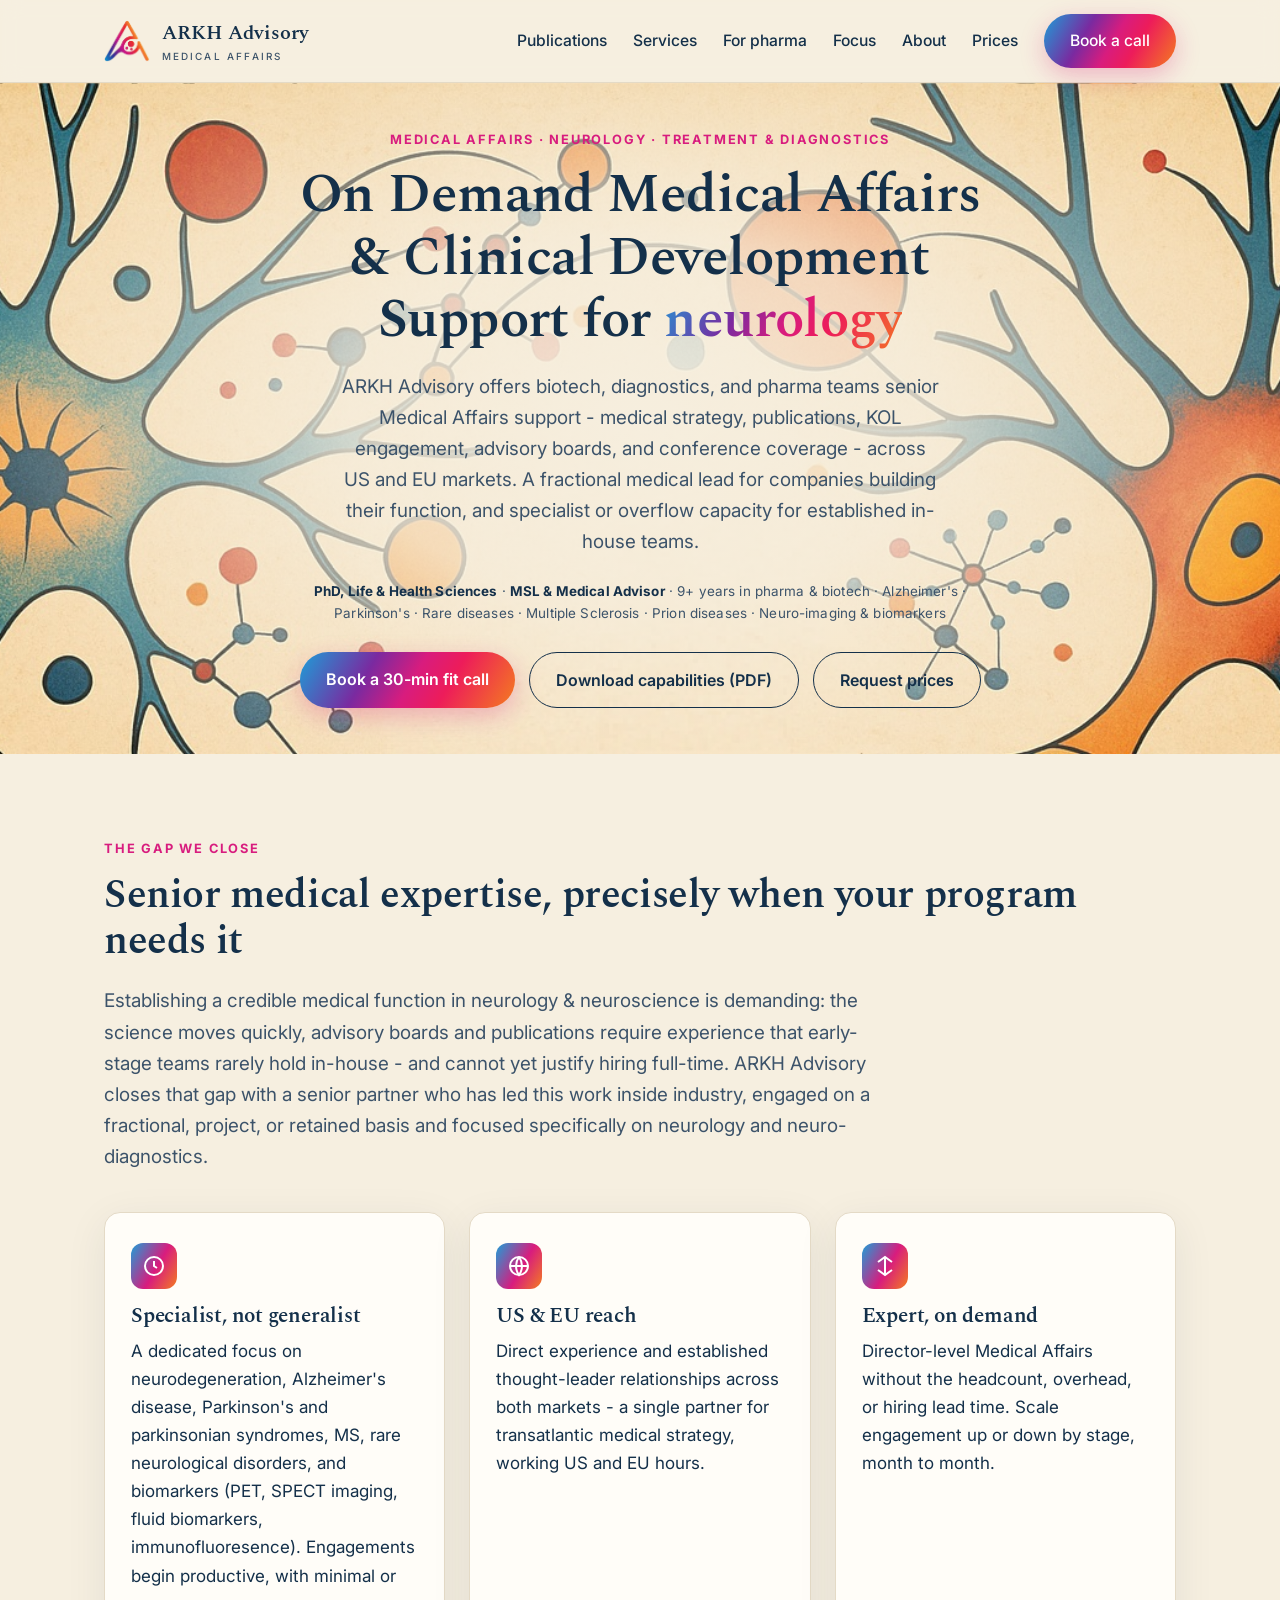
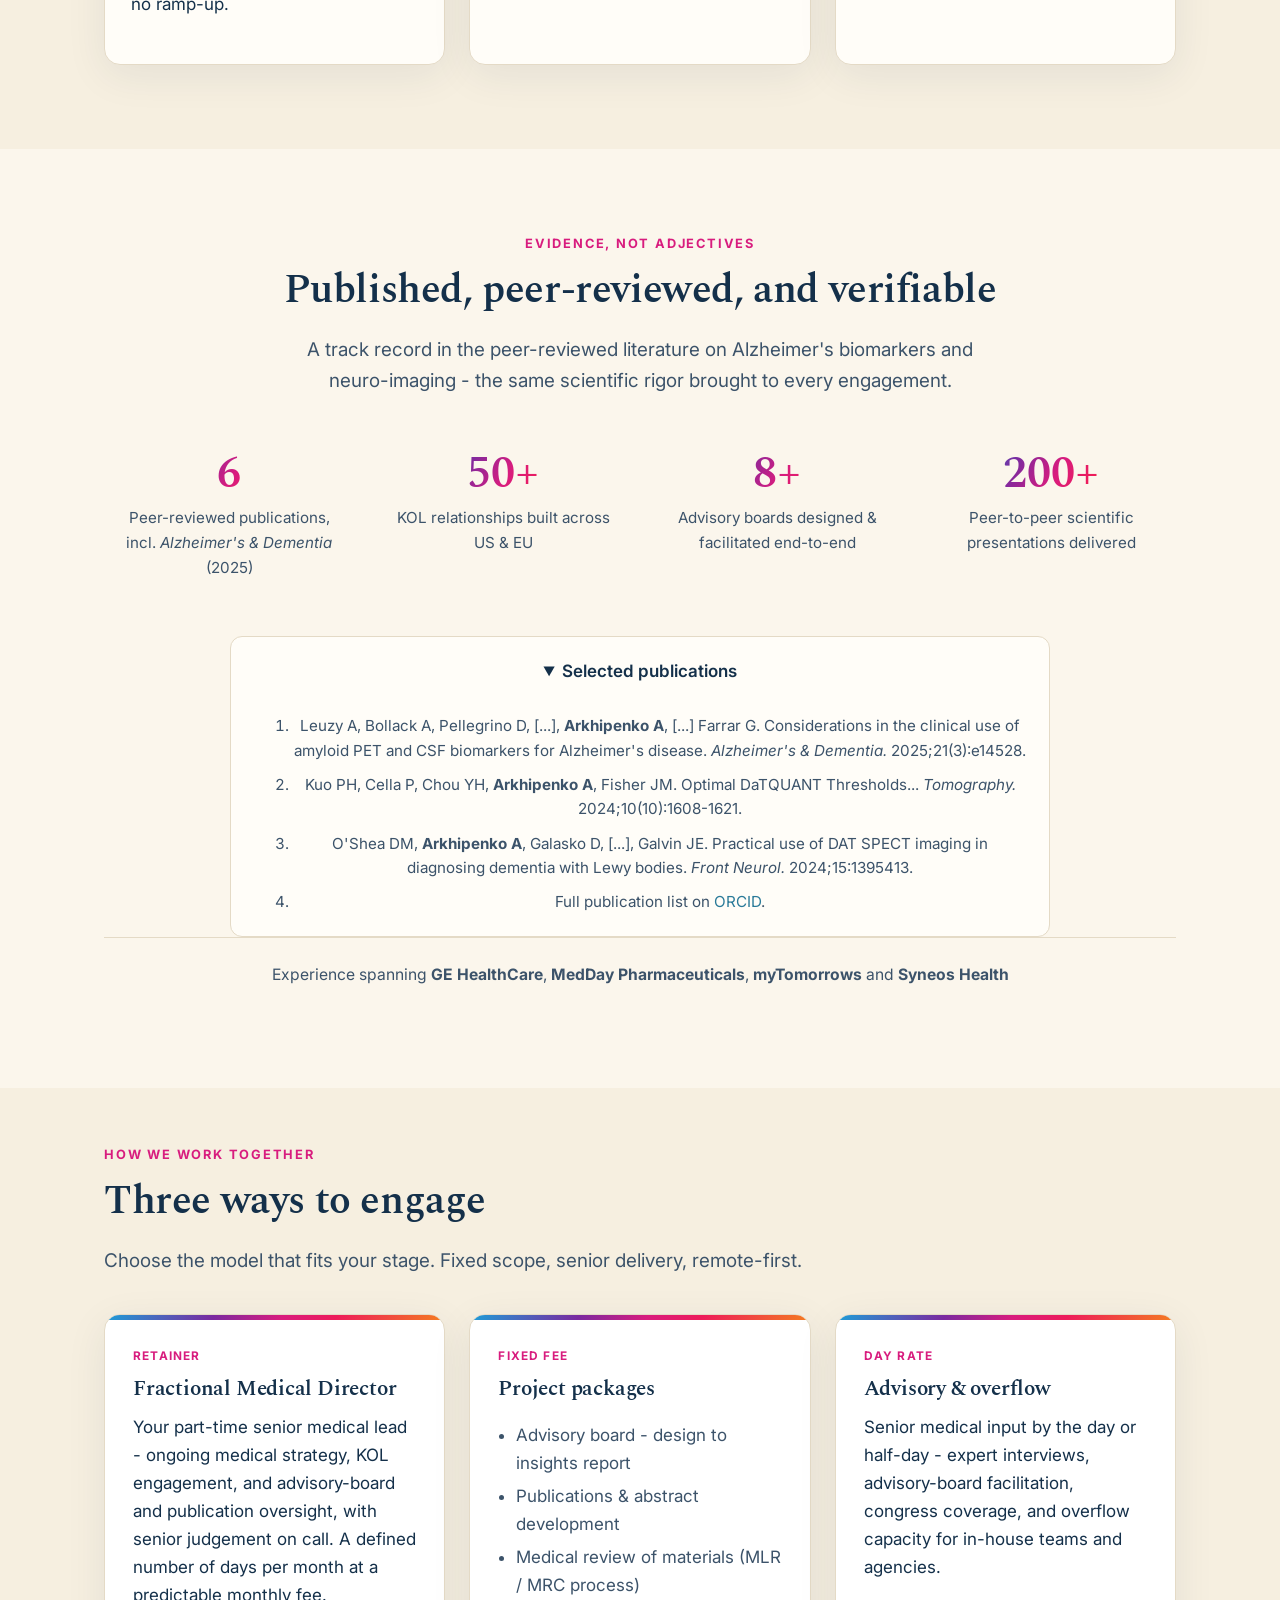
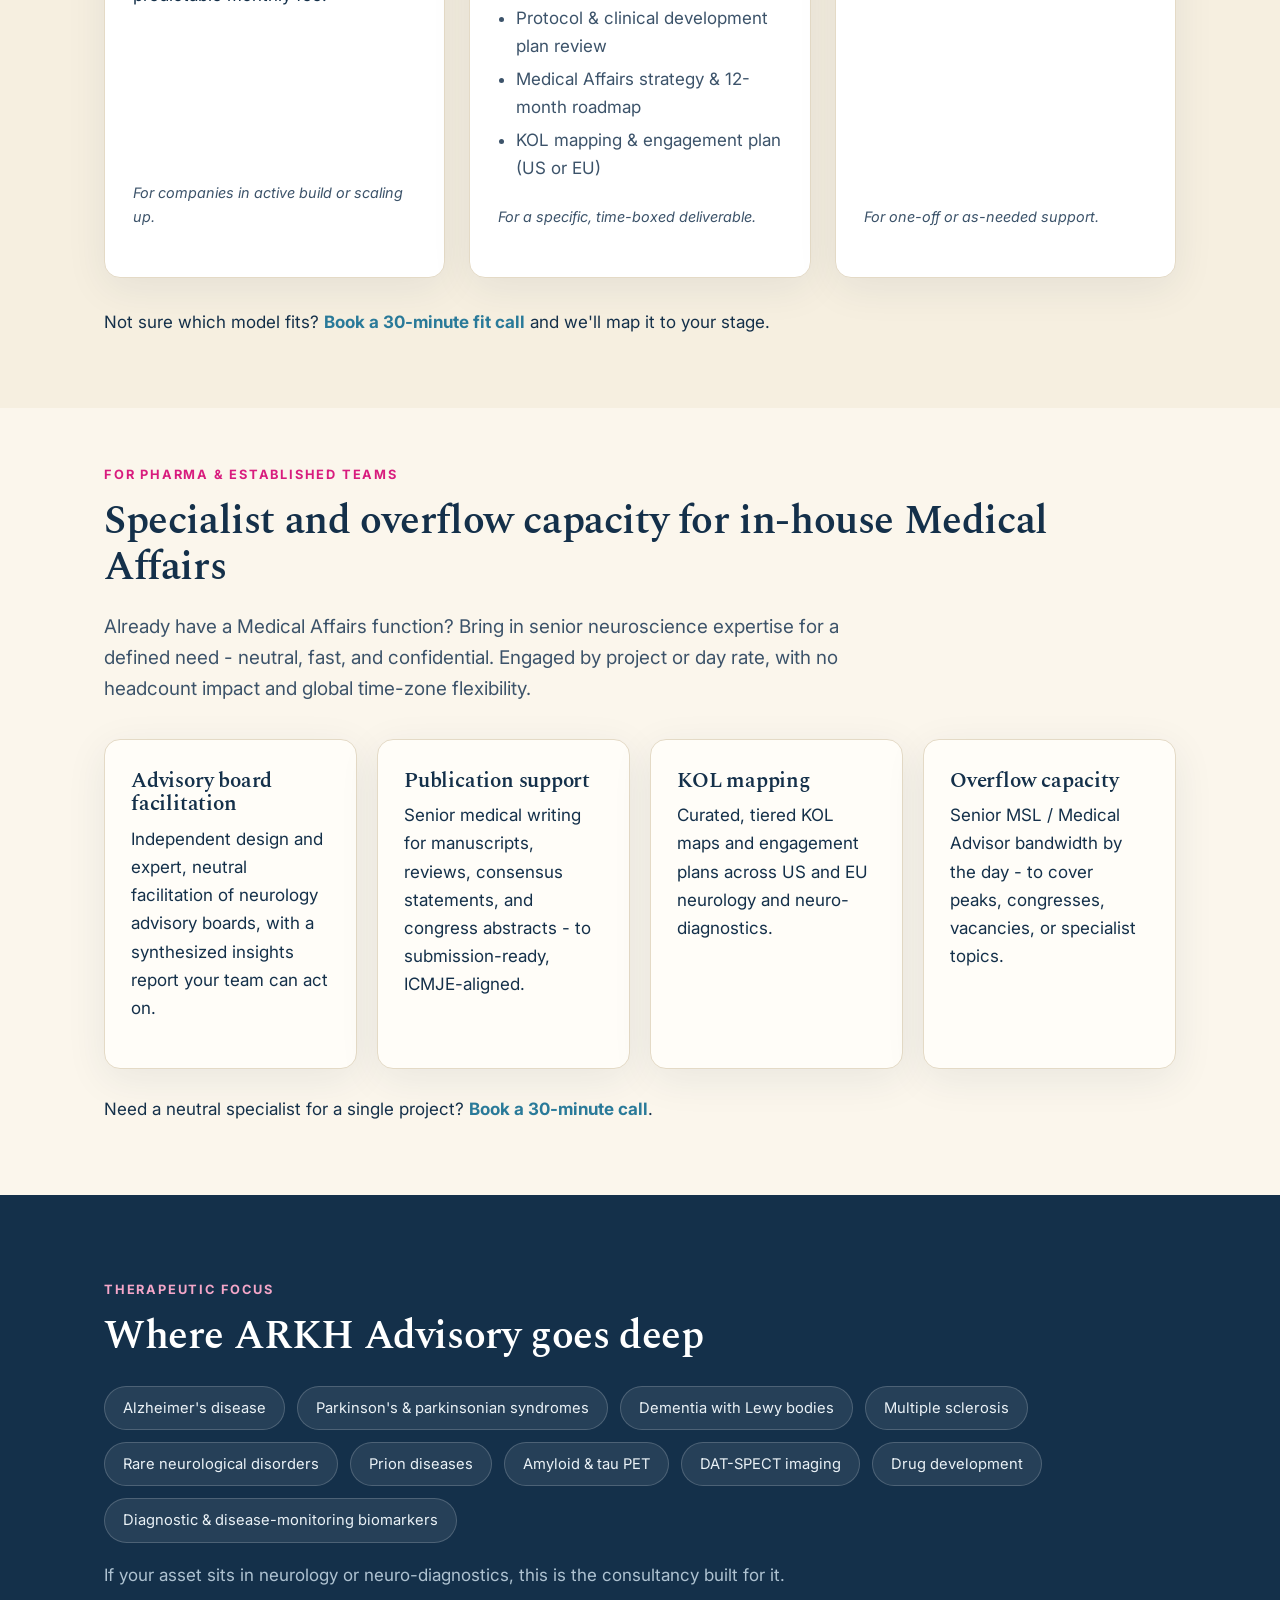
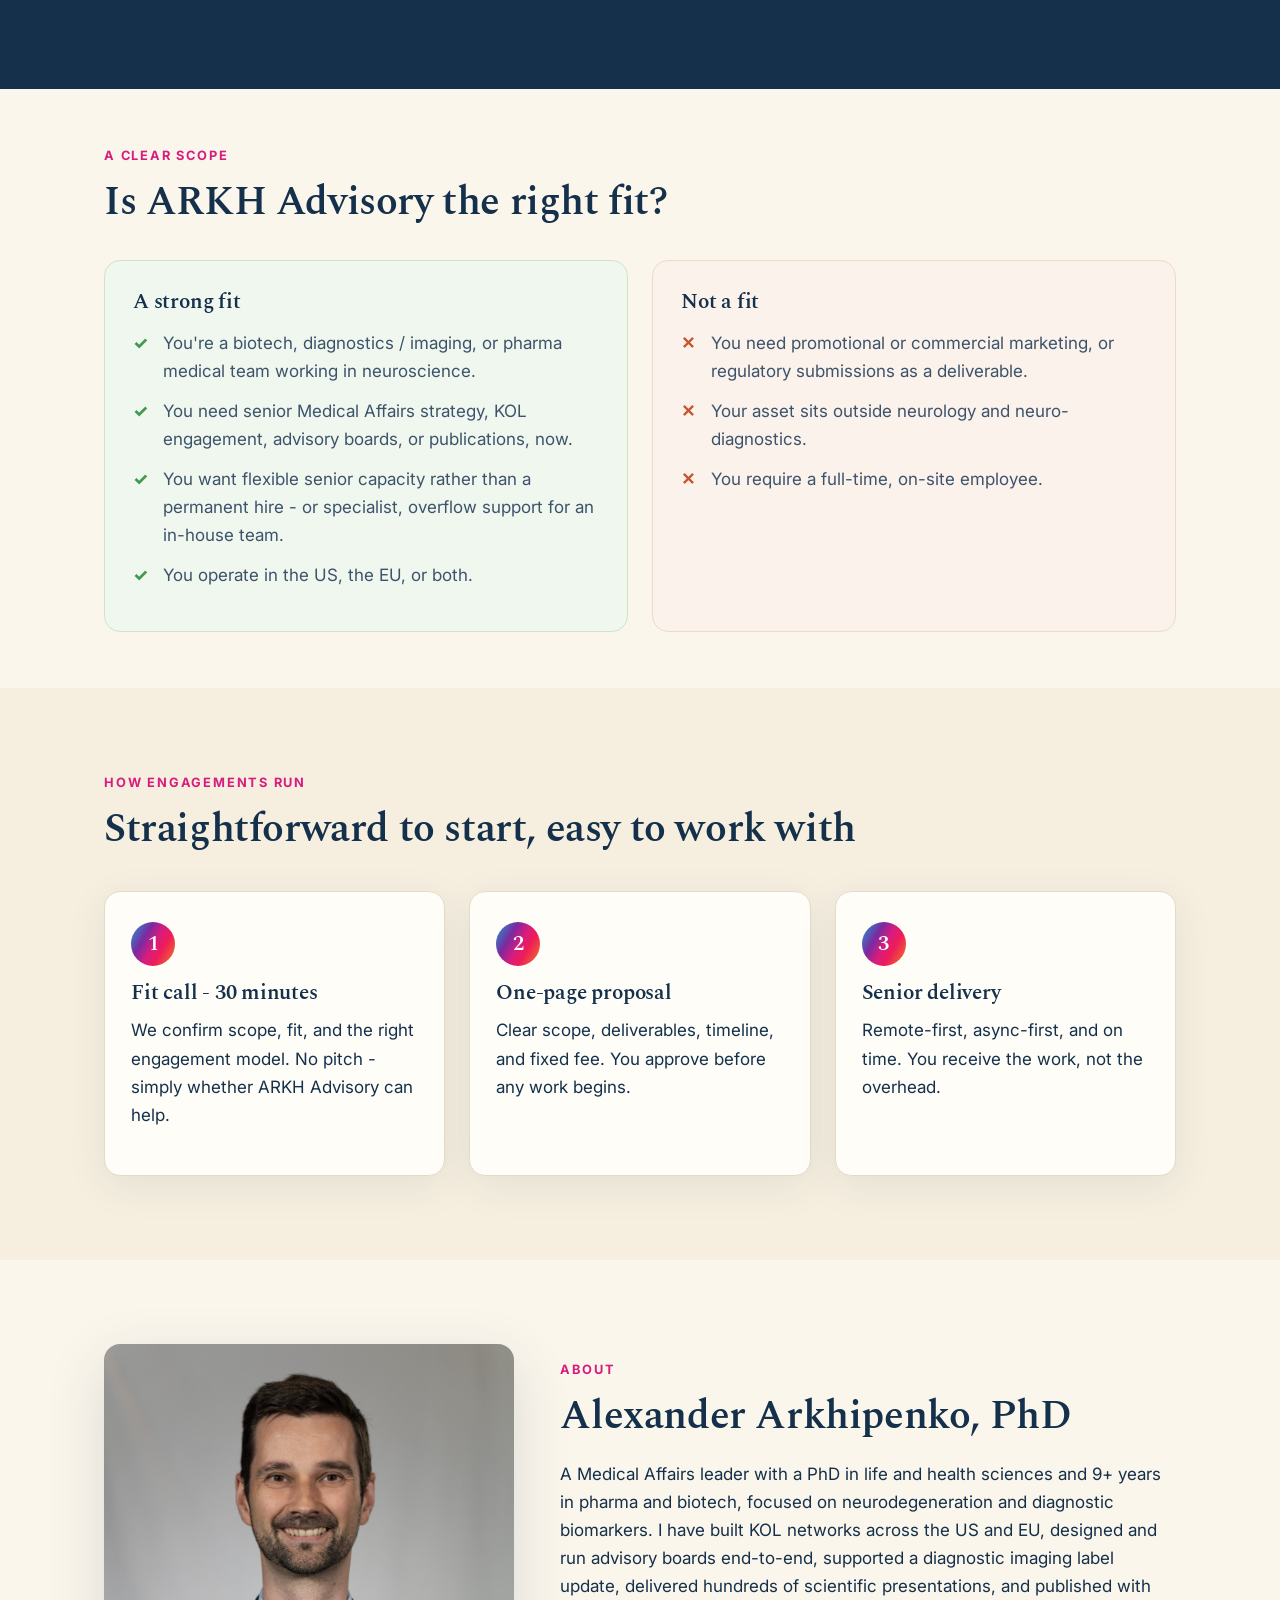
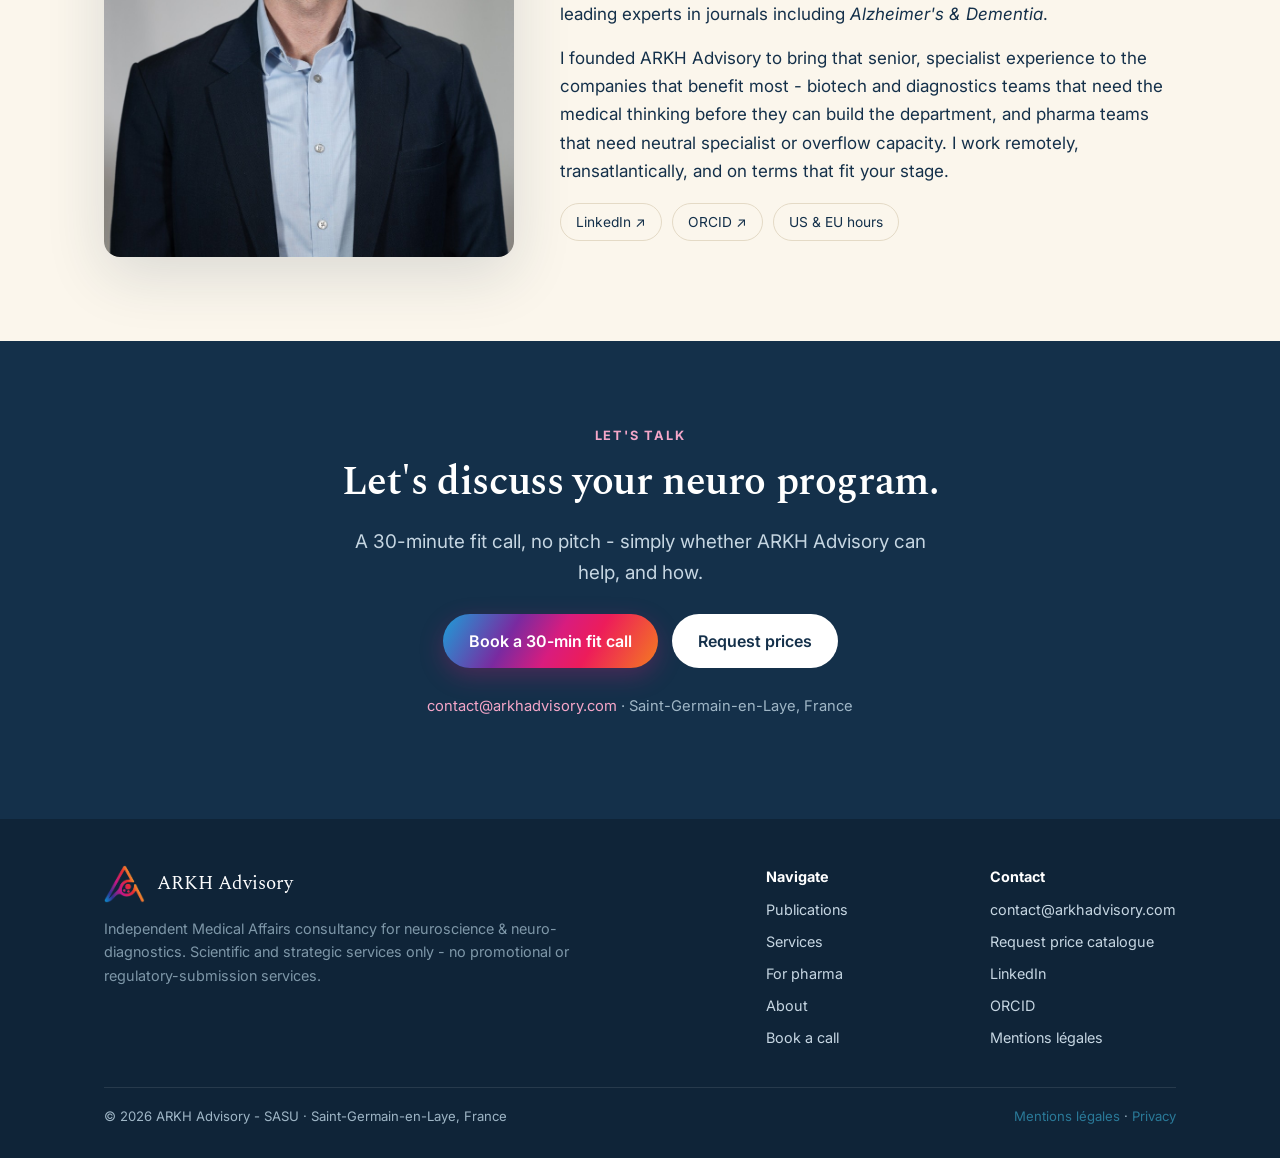
==== commit dcc3306c: "Update index.html" ====
--- a/index.html
+++ b/index.html
@@ -33,7 +33,7 @@
       "logo": "https://arkhadvisory.com/images/logo.png",
       "image": "https://arkhadvisory.com/images/banner.jpg",
       "description": "Independent senior Medical Affairs consultancy for neurology, neuroscience and neuro-diagnostics. Fractional Medical Director, advisory boards, KOL engagement, publications, and specialist/overflow capacity for biotech, diagnostics, and pharma companies across the US and EU.",
-      "slogan": "On demand expert medical affairs for neuro",
+      "slogan": "On Demand Medical Affairs & Clinical Development Support for Neurology",
       "founder": { "@id": "https://arkhadvisory.com/#alexander" },
       "foundingDate": "2025-05-23",
       "email": "contact@arkhadvisory.com",
@@ -121,7 +121,7 @@
   <div class="hero-overlay">
     <div class="hero-text">
       <p class="eyebrow">Medical Affairs · Neurology · Treatment & Diagnostics</p>
-      <h1>On demand expert medical affairs for <span>neurology</span></h1>
+      <h1>On Demand Medical Affairs & Clinical Development Support for <span>neurology</span></h1>
       <p class="lead">ARKH Advisory offers biotech, diagnostics, and pharma teams senior Medical Affairs support - medical strategy, publications, KOL engagement, advisory boards, and conference coverage - across US and EU markets. A fractional medical lead for companies building their function, and specialist or overflow capacity for established in-house teams.</p>
       <p class="proof-strip"><b>PhD, Life &amp; Health Sciences</b> · <b>MSL &amp; Medical Advisor</b> · 9+ years in pharma &amp; biotech · Alzheimer's · Parkinson's · Rare diseases · Multiple Sclerosis · Prion diseases · Neuro-imaging &amp; biomarkers</p>
       <div class="hero-cta">
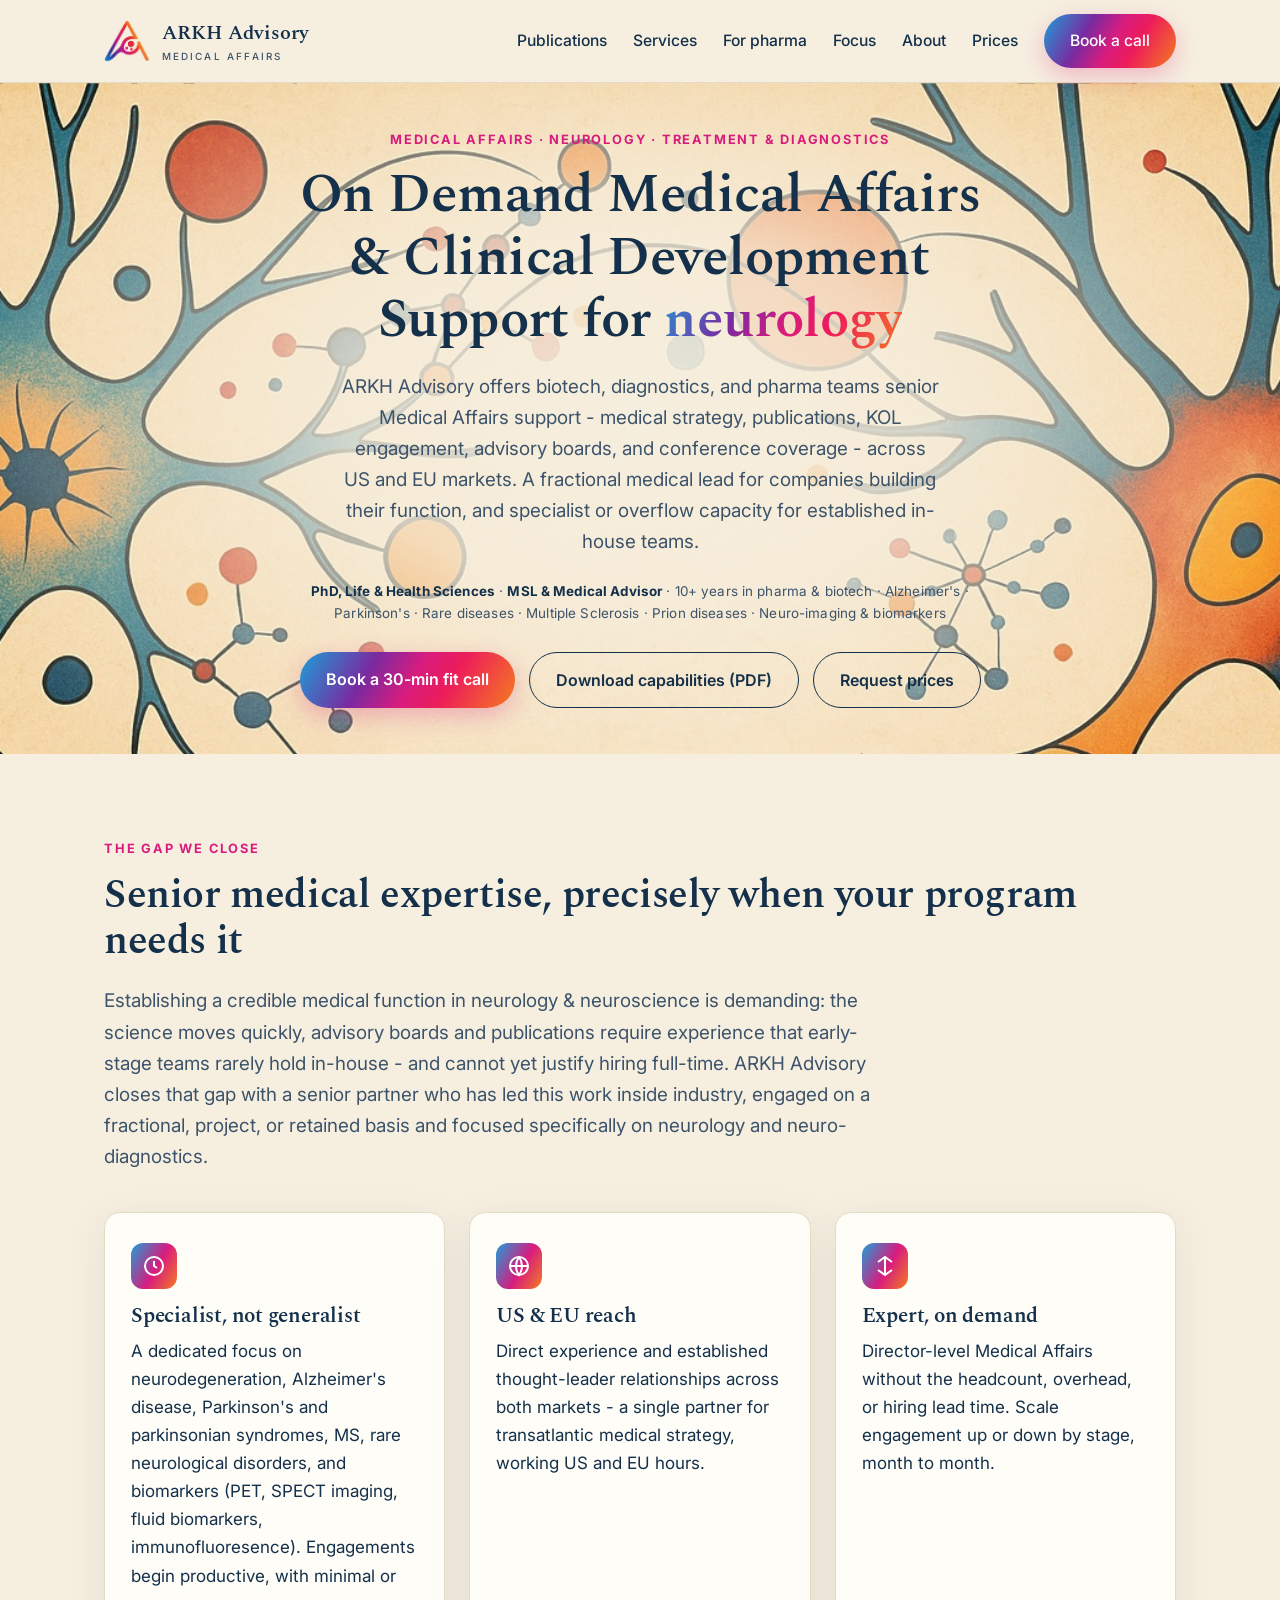
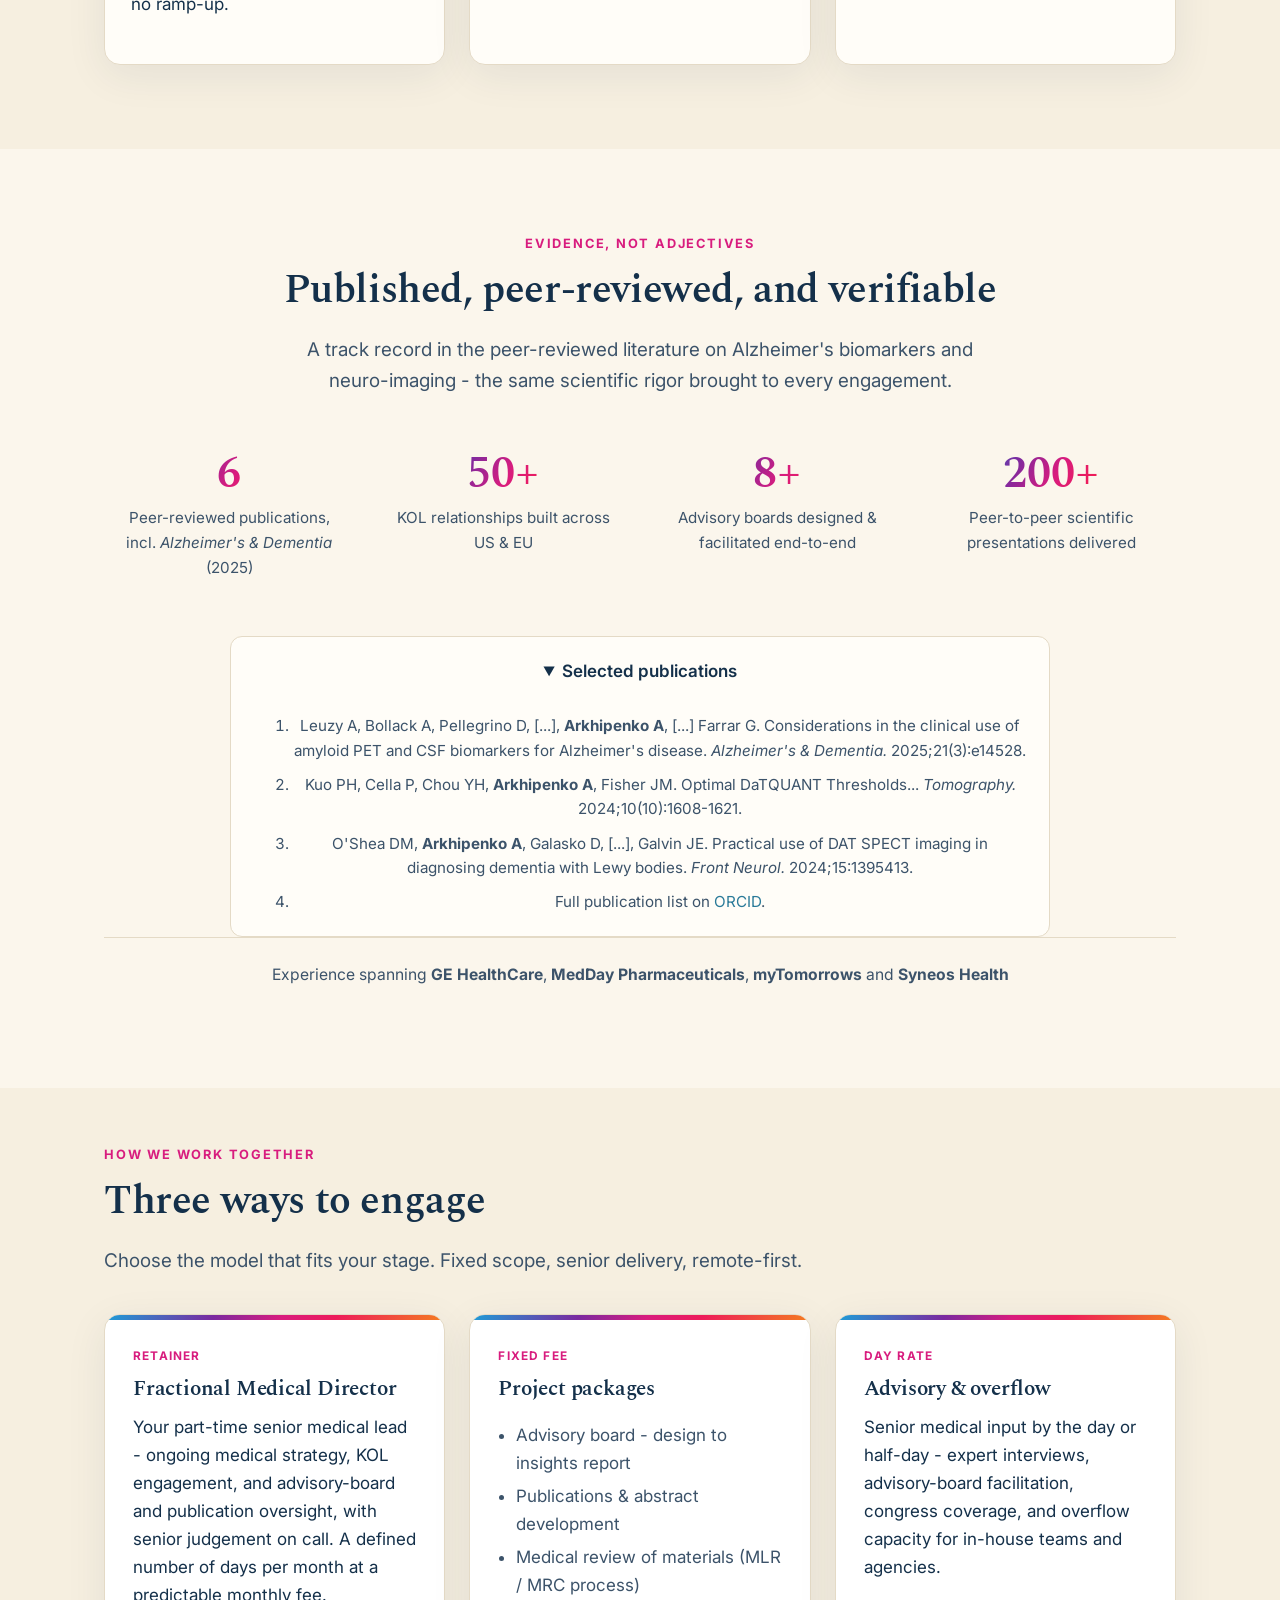
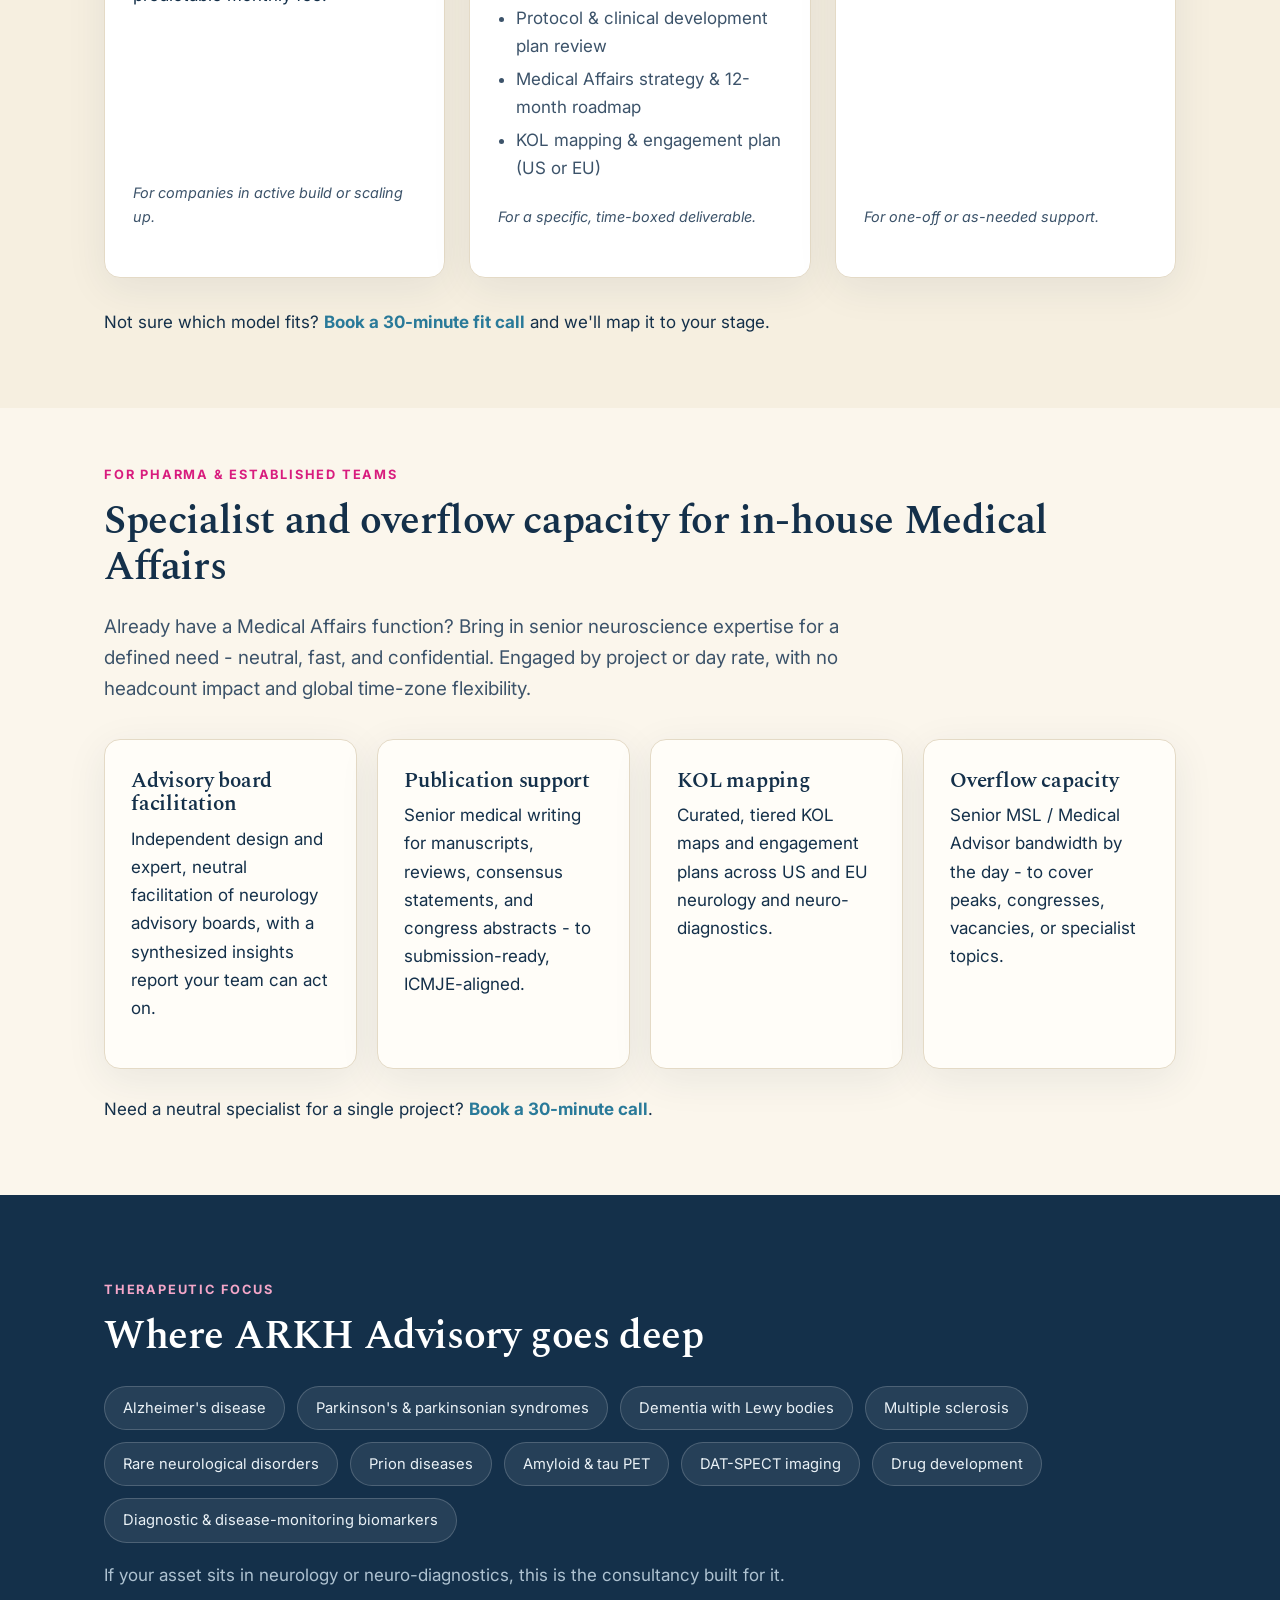
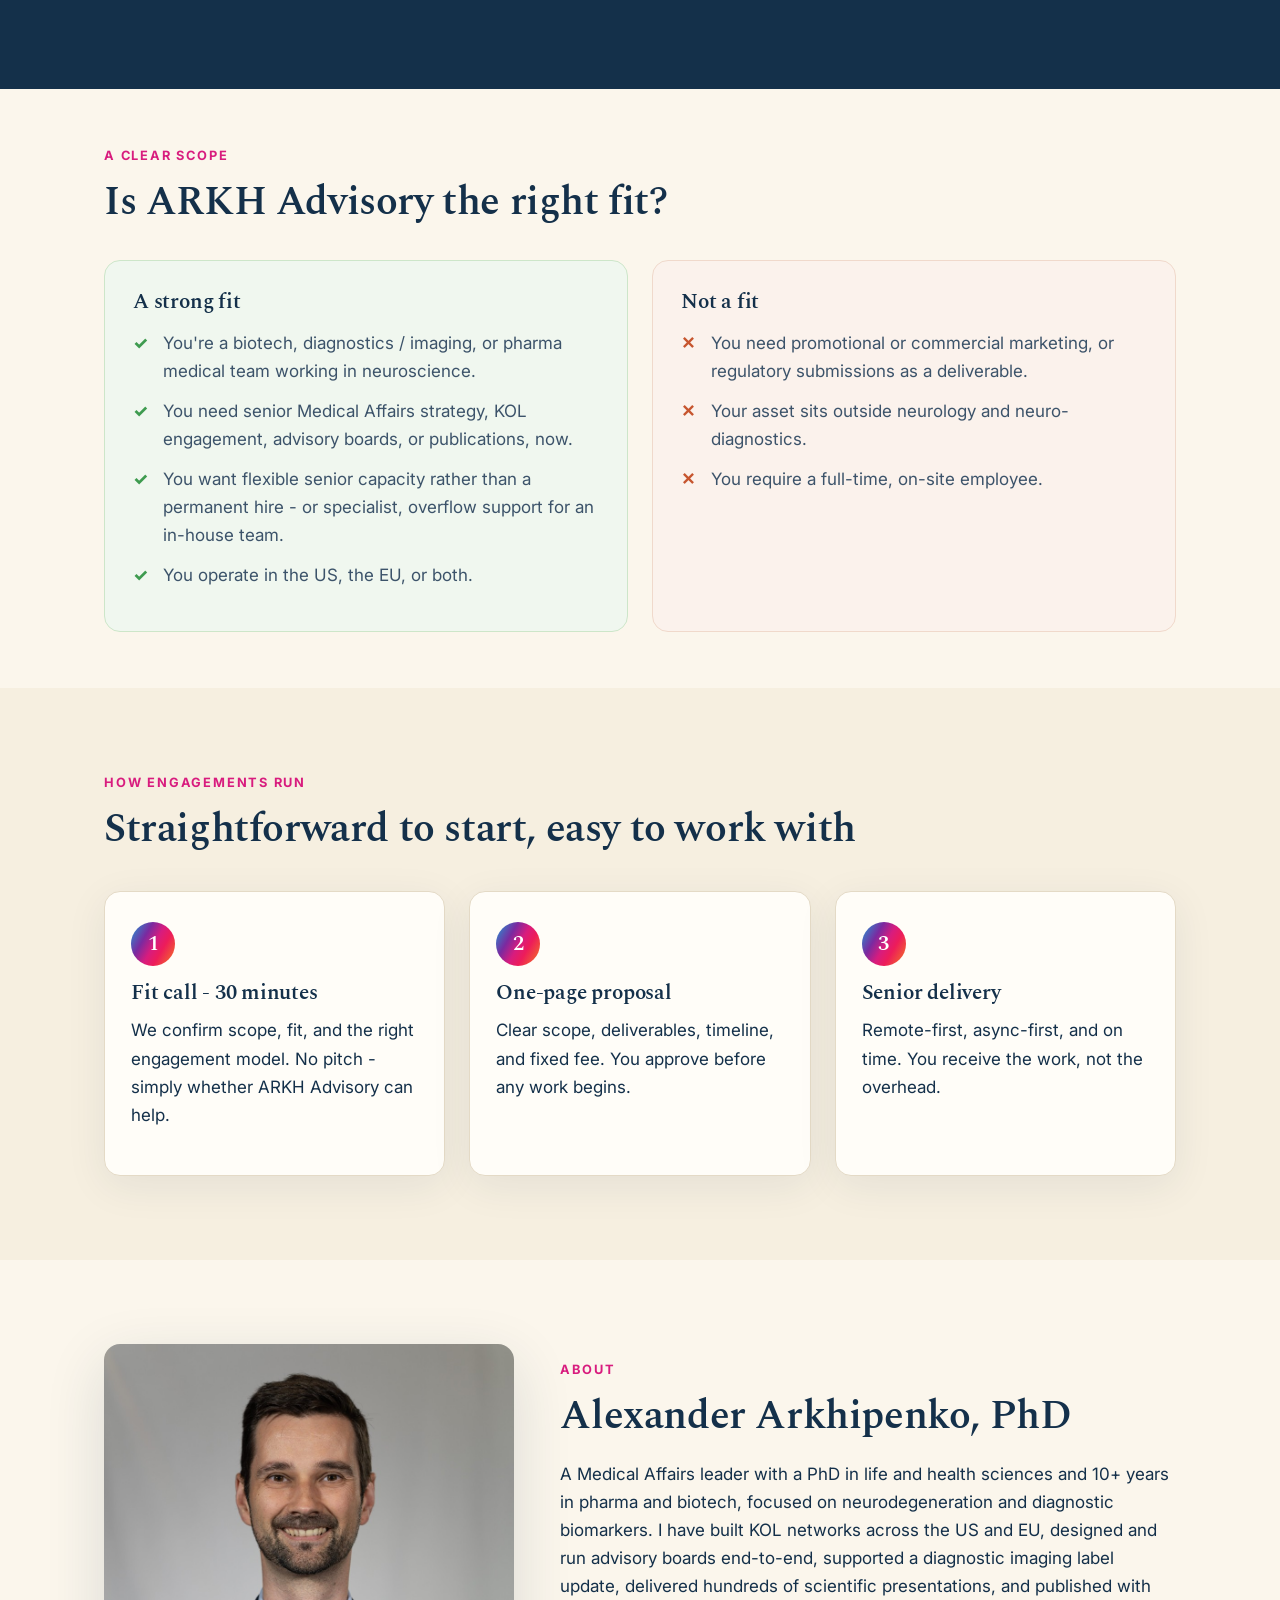
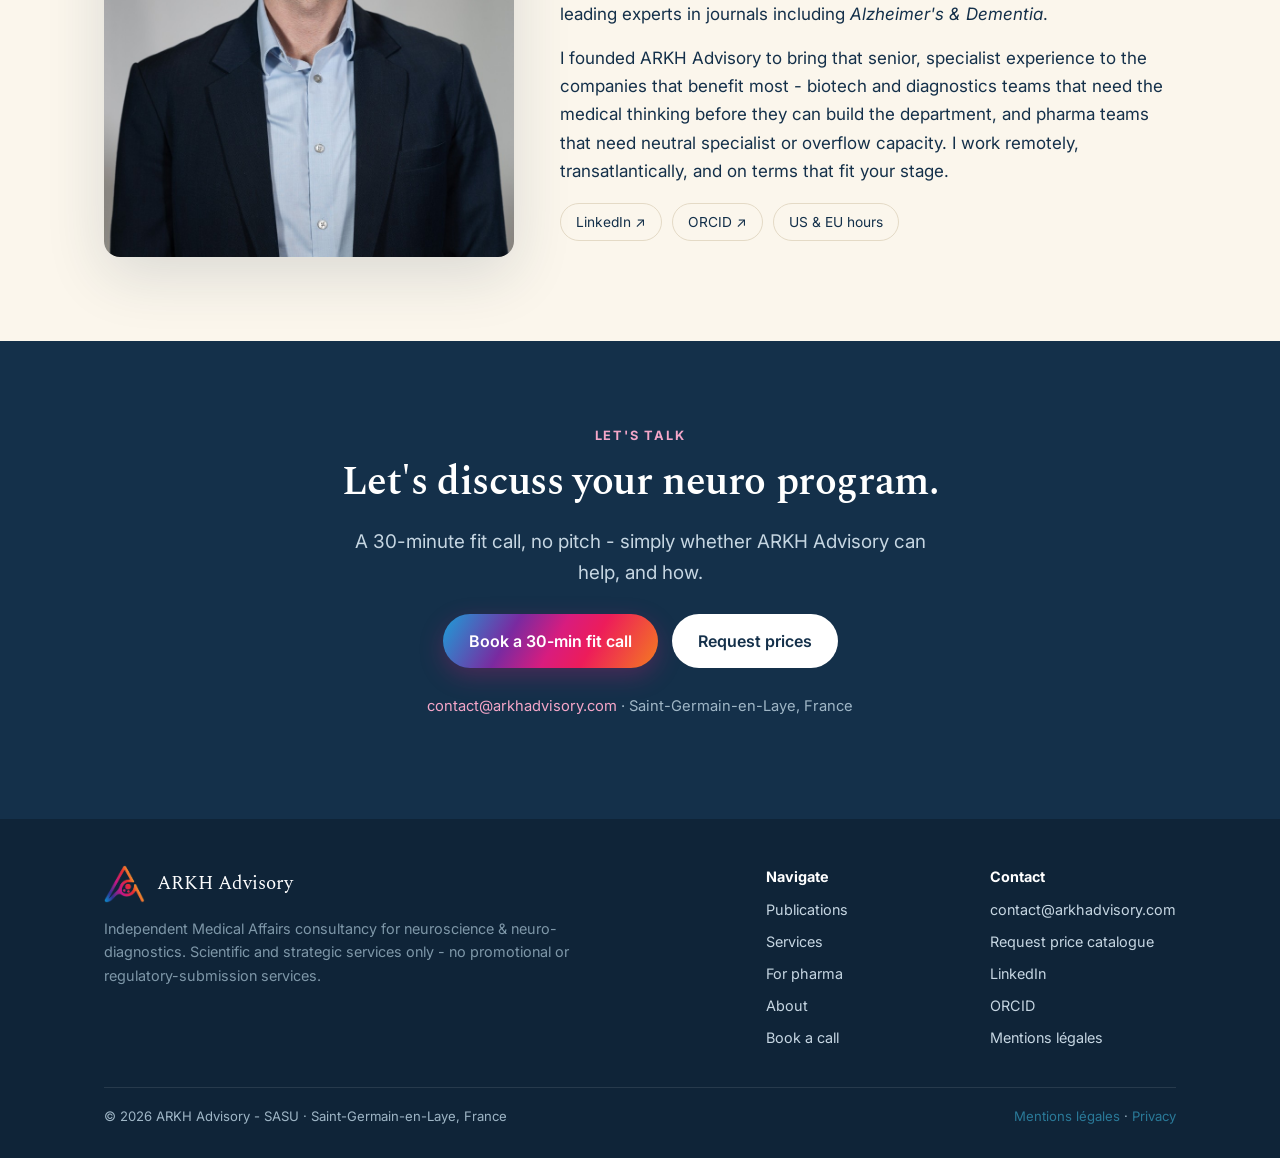
==== commit 2467b7e9: "Update index.html" ====
--- a/index.html
+++ b/index.html
@@ -63,7 +63,7 @@
       "jobTitle": "Medical Director & Medical Affairs Consultant",
       "worksFor": { "@id": "https://arkhadvisory.com/#org" },
       "image": "https://arkhadvisory.com/images/headshot.jpg",
-      "description": "Medical Affairs leader with a PhD in life and health sciences and 9+ years in pharma and biotech, focused on neurodegeneration and diagnostic biomarkers.",
+      "description": "Medical Affairs leader with a PhD in life and health sciences and 10+ years in pharma and biotech, focused on neurodegeneration and diagnostic biomarkers.",
       "knowsAbout": ["Medical Affairs","Neuroscience","Neurology","Alzheimer's disease","Parkinson's disease","Multiple sclerosis","Rare diseases","Prion diseases","Amyloid PET","DAT-SPECT","Diagnostic biomarkers","KOL engagement","Advisory boards","Medical writing"],
       "alumniOf": "Institut Pasteur & University Paris-Sud (Paris XI)",
       "sameAs": [ "https://www.linkedin.com/in/alexander-arkhipenko/", "https://orcid.org/0000-0001-7920-2024" ]
@@ -123,7 +123,7 @@
       <p class="eyebrow">Medical Affairs · Neurology · Treatment & Diagnostics</p>
       <h1>On Demand Medical Affairs & Clinical Development Support for <span>neurology</span></h1>
       <p class="lead">ARKH Advisory offers biotech, diagnostics, and pharma teams senior Medical Affairs support - medical strategy, publications, KOL engagement, advisory boards, and conference coverage - across US and EU markets. A fractional medical lead for companies building their function, and specialist or overflow capacity for established in-house teams.</p>
-      <p class="proof-strip"><b>PhD, Life &amp; Health Sciences</b> · <b>MSL &amp; Medical Advisor</b> · 9+ years in pharma &amp; biotech · Alzheimer's · Parkinson's · Rare diseases · Multiple Sclerosis · Prion diseases · Neuro-imaging &amp; biomarkers</p>
+      <p class="proof-strip"><b>PhD, Life &amp; Health Sciences</b> · <b>MSL &amp; Medical Advisor</b> · 10+ years in pharma &amp; biotech · Alzheimer's · Parkinson's · Rare diseases · Multiple Sclerosis · Prion diseases · Neuro-imaging &amp; biomarkers</p>
       <div class="hero-cta">
         <a class="btn btn--primary" href="https://cal.com/alexander-arkhipenko-ynsiwy/30min" target="_blank" rel="noopener">Book a 30-min fit call</a>
         <a class="btn btn--ghost" href="ARKH-Advisory-Capabilities.pdf" target="_blank" rel="noopener">Download capabilities (PDF)</a>
@@ -310,7 +310,7 @@
     <div>
       <p class="eyebrow">About</p>
       <h2>Alexander Arkhipenko, PhD</h2>
-      <p>A Medical Affairs leader with a PhD in life and health sciences and 9+ years in pharma and biotech, focused on neurodegeneration and diagnostic biomarkers. I have built KOL networks across the US and EU, designed and run advisory boards end-to-end, supported a diagnostic imaging label update, delivered hundreds of scientific presentations, and published with leading experts in journals including <i>Alzheimer's &amp; Dementia</i>.</p>
+      <p>A Medical Affairs leader with a PhD in life and health sciences and 10+ years in pharma and biotech, focused on neurodegeneration and diagnostic biomarkers. I have built KOL networks across the US and EU, designed and run advisory boards end-to-end, supported a diagnostic imaging label update, delivered hundreds of scientific presentations, and published with leading experts in journals including <i>Alzheimer's &amp; Dementia</i>.</p>
       <p>I founded ARKH Advisory to bring that senior, specialist experience to the companies that benefit most - biotech and diagnostics teams that need the medical thinking before they can build the department, and pharma teams that need neutral specialist or overflow capacity. I work remotely, transatlantically, and on terms that fit your stage.</p>
       <div class="about-meta">
         <a href="https://www.linkedin.com/in/alexander-arkhipenko/" target="_blank" rel="noopener">LinkedIn &#8599;</a>
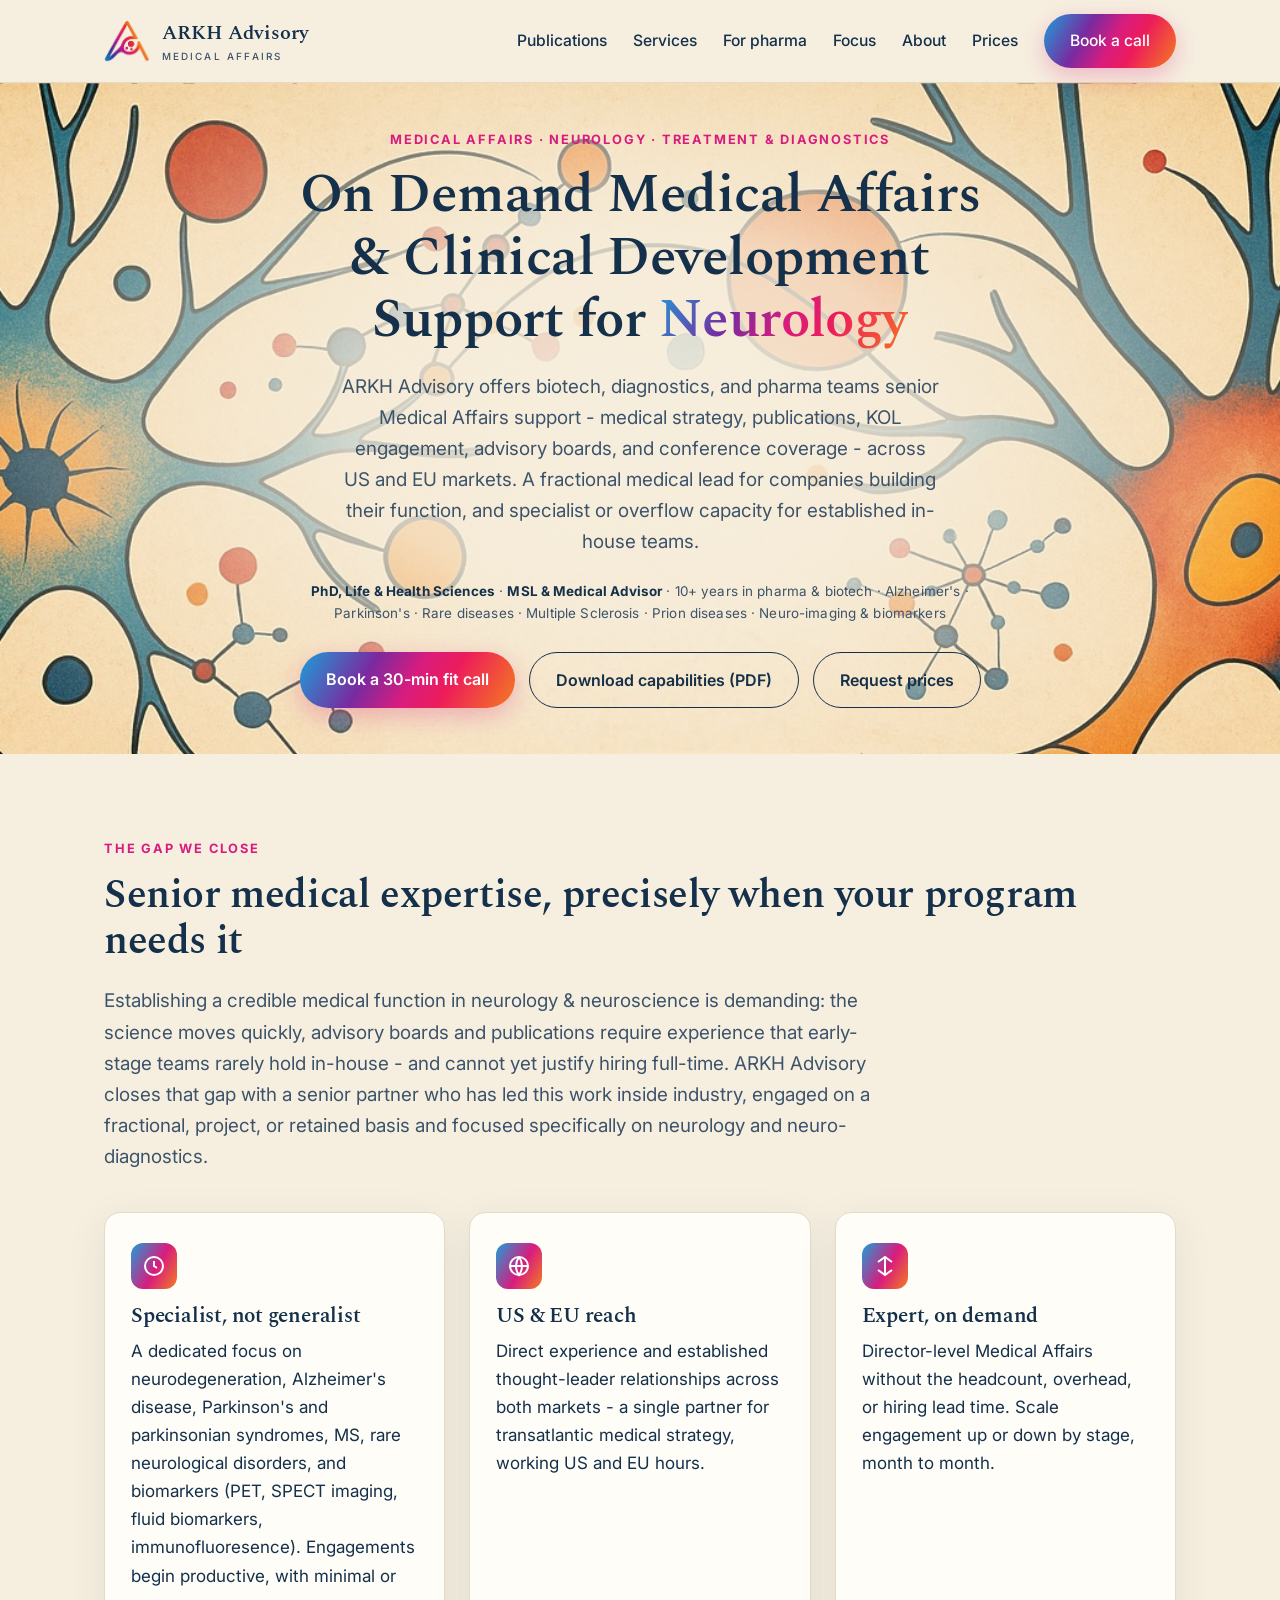
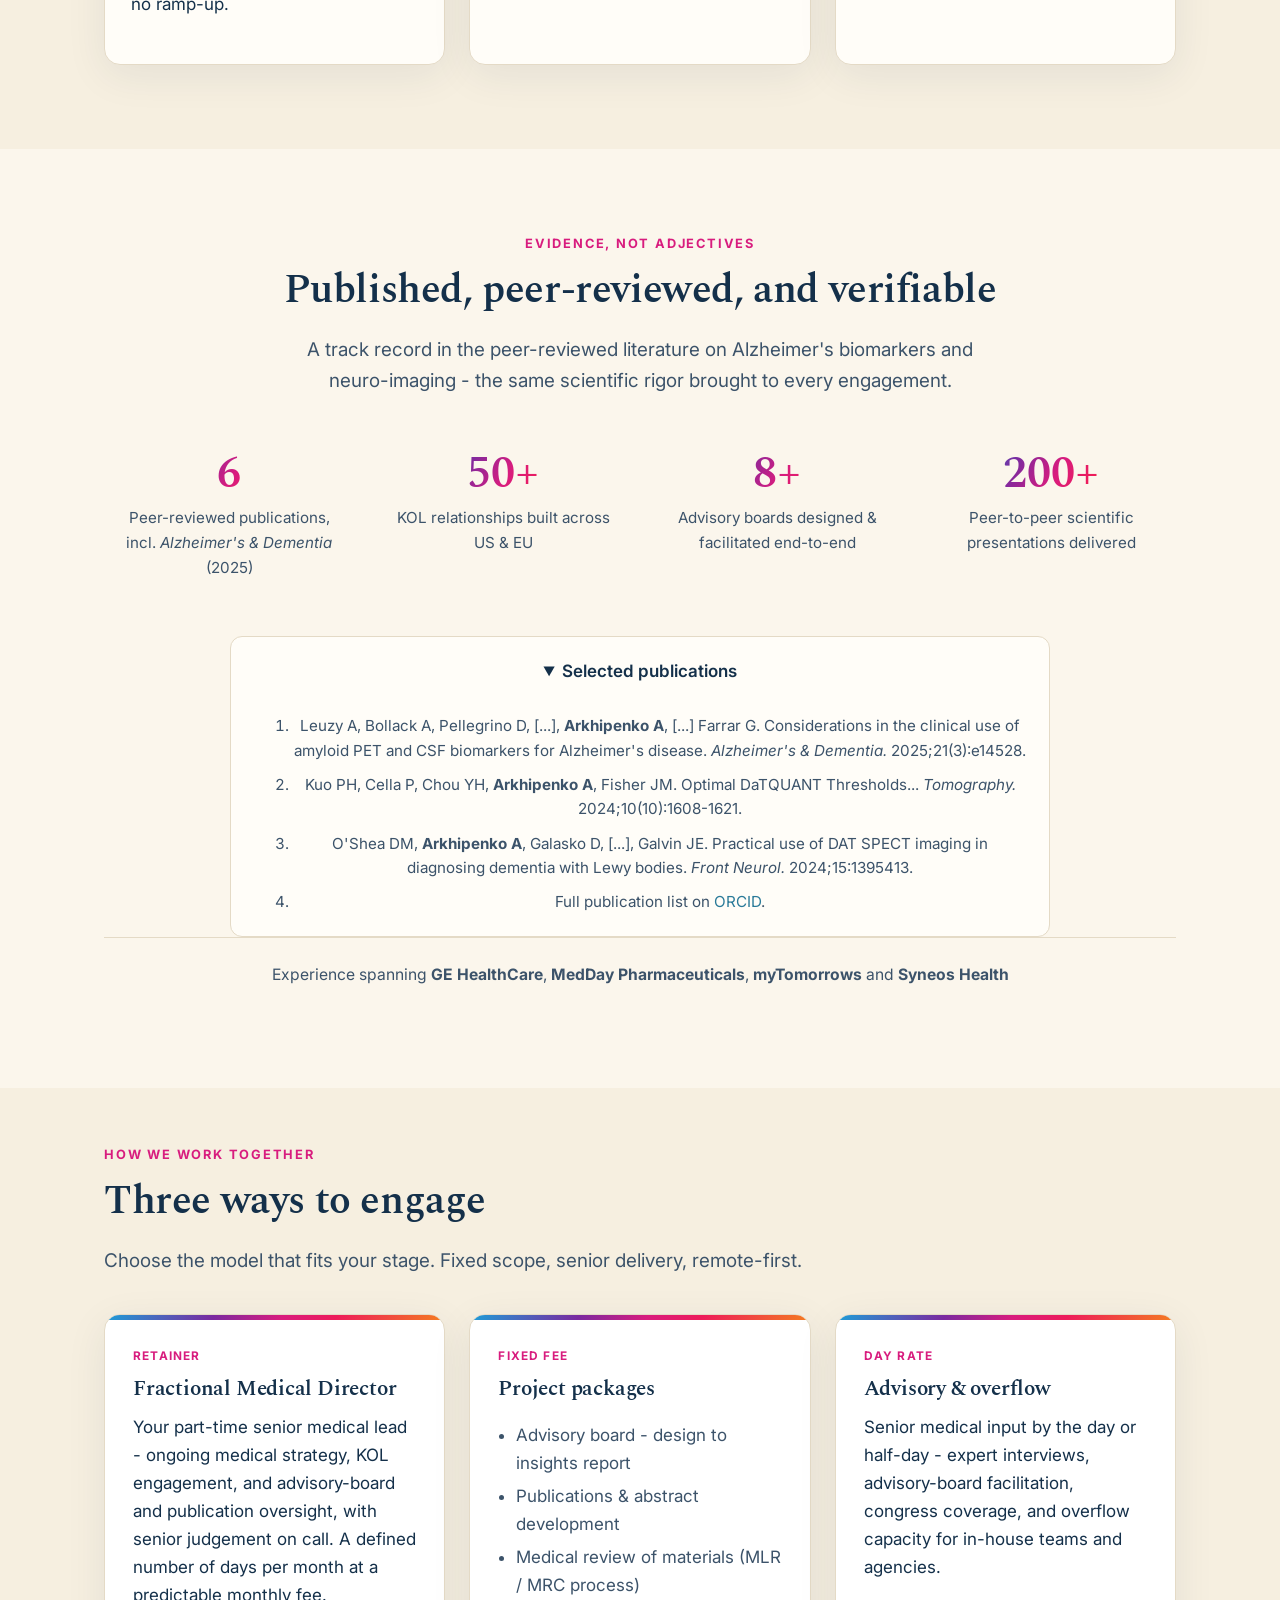
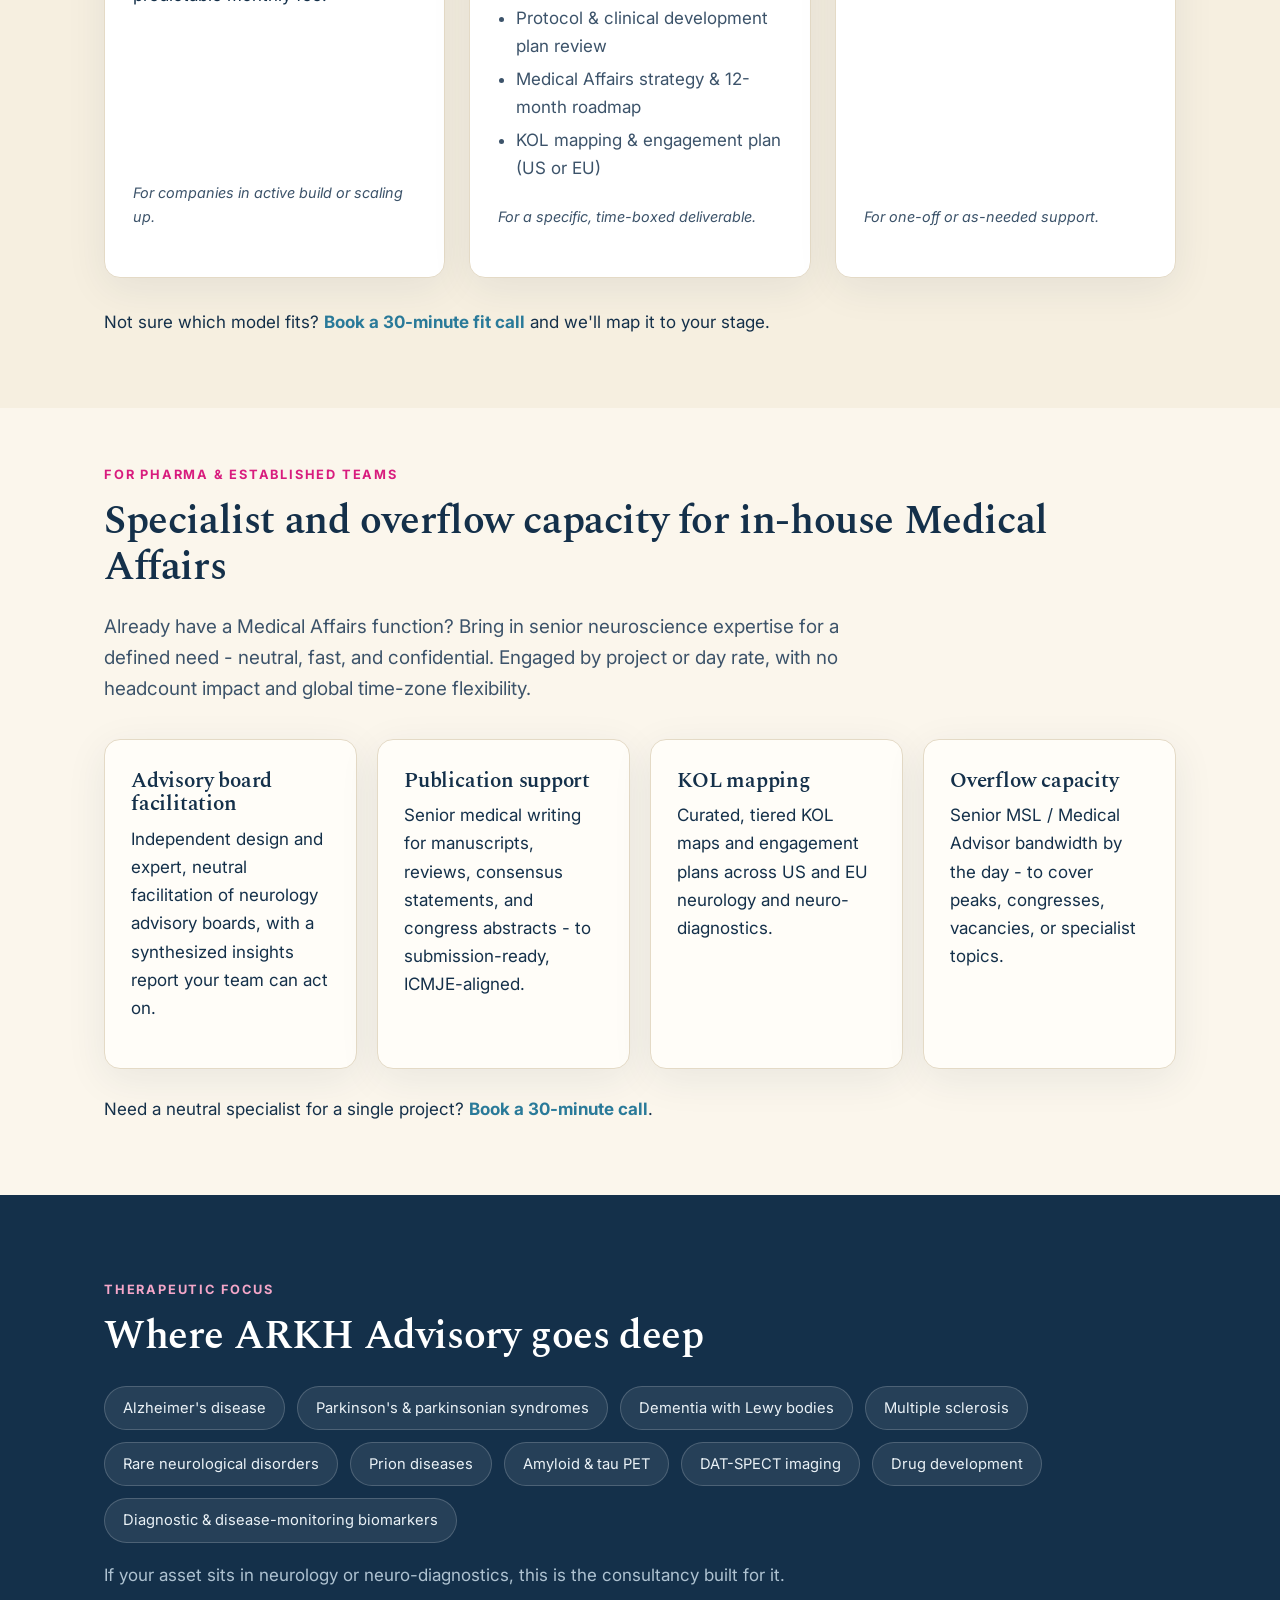
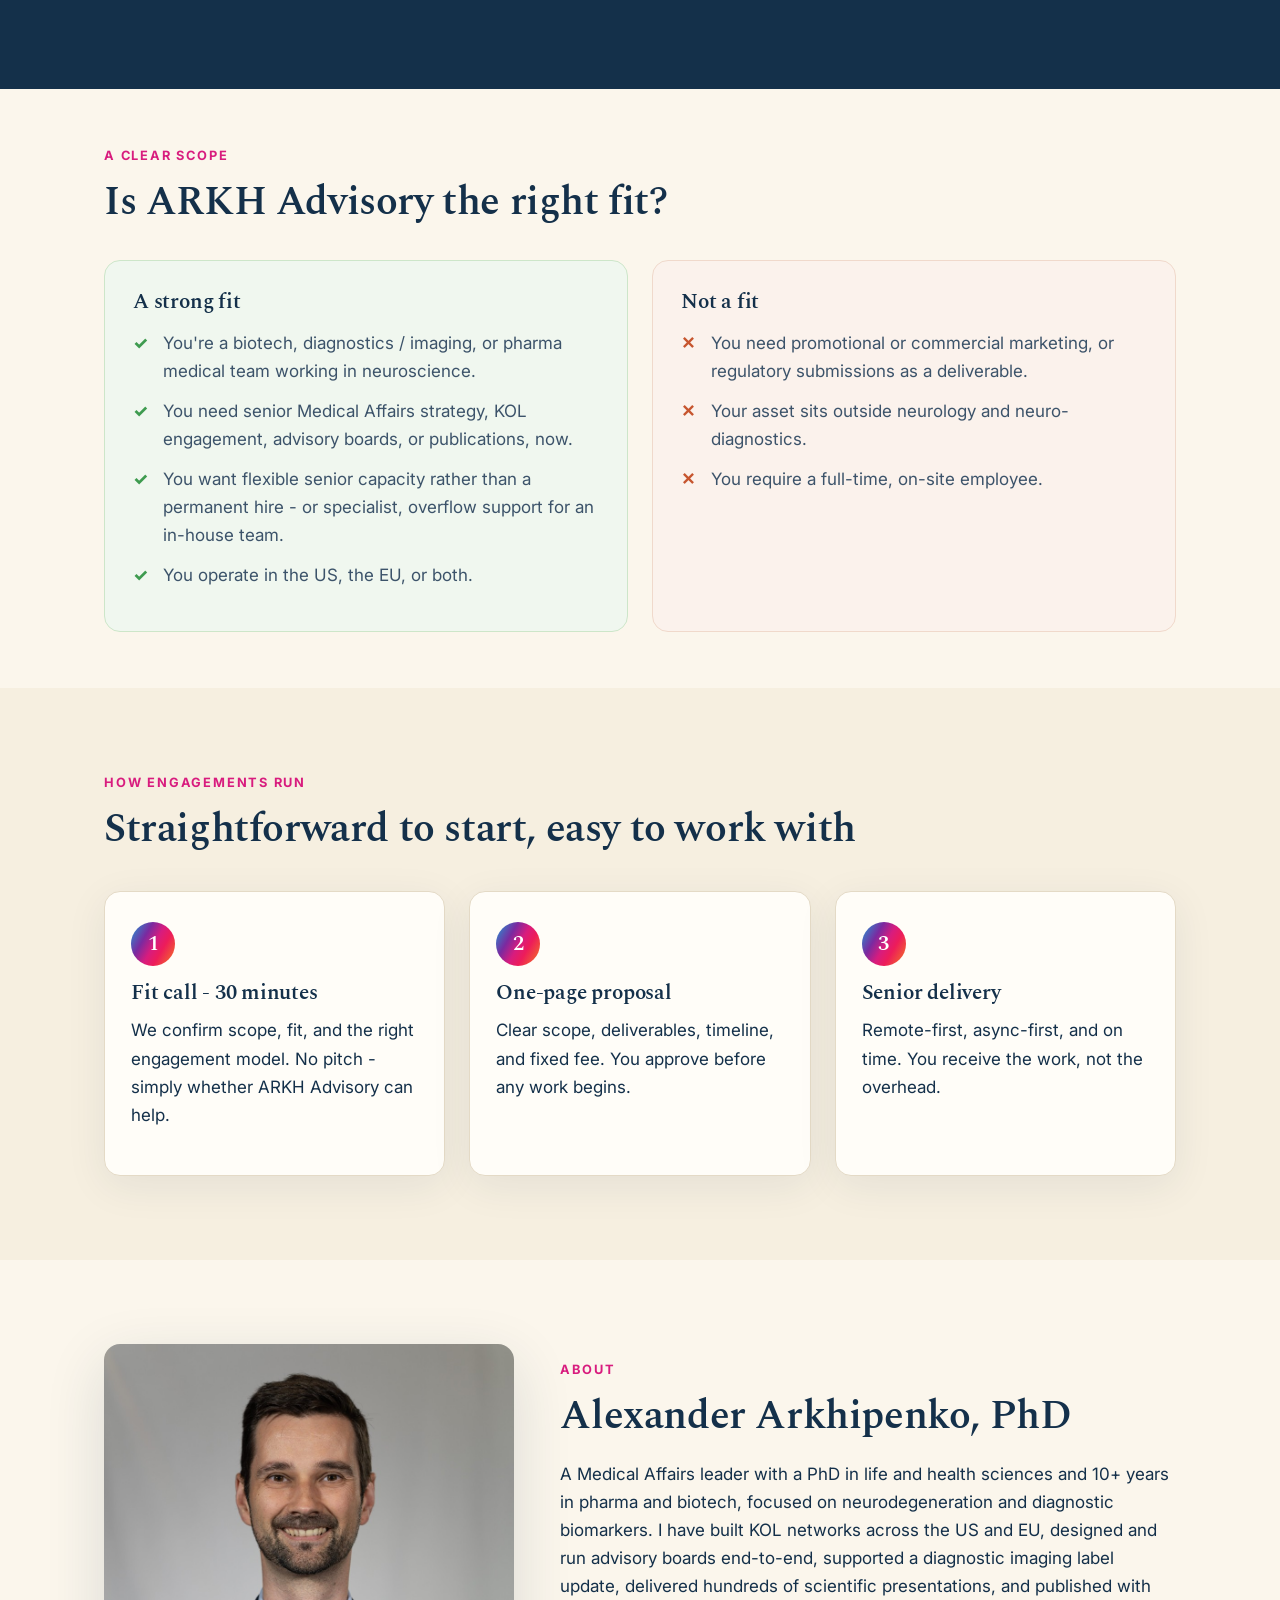
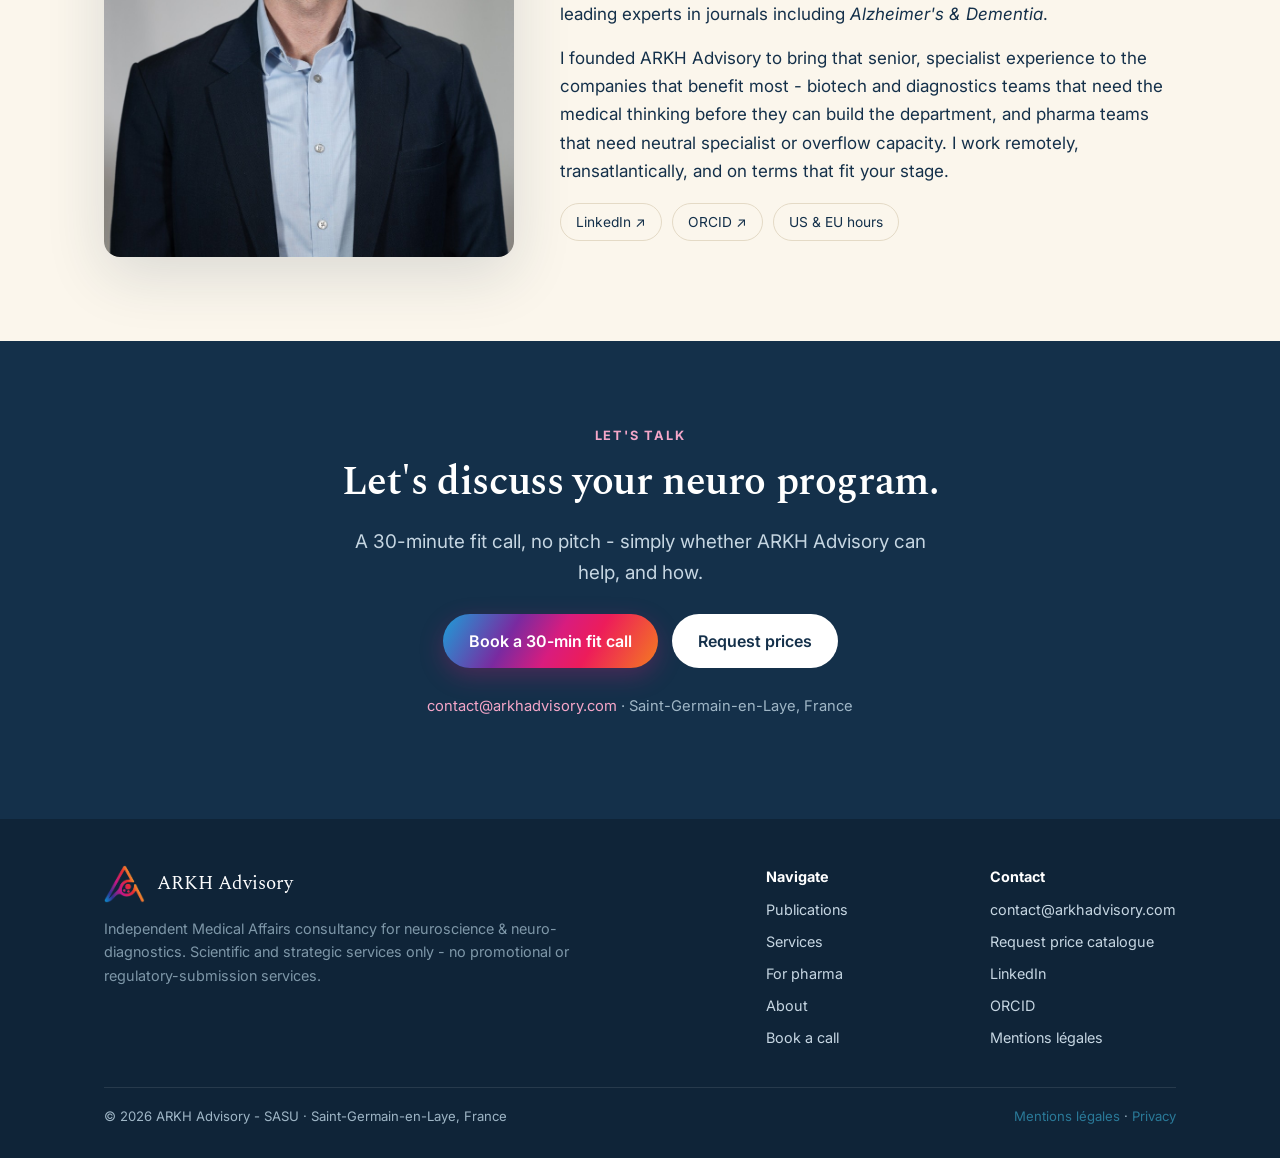
==== commit 32b561b2: "Update index.html" ====
--- a/index.html
+++ b/index.html
@@ -121,7 +121,7 @@
   <div class="hero-overlay">
     <div class="hero-text">
       <p class="eyebrow">Medical Affairs · Neurology · Treatment & Diagnostics</p>
-      <h1>On Demand Medical Affairs & Clinical Development Support for <span>neurology</span></h1>
+      <h1>On Demand Medical Affairs & Clinical Development Support for <span>Neurology</span></h1>
       <p class="lead">ARKH Advisory offers biotech, diagnostics, and pharma teams senior Medical Affairs support - medical strategy, publications, KOL engagement, advisory boards, and conference coverage - across US and EU markets. A fractional medical lead for companies building their function, and specialist or overflow capacity for established in-house teams.</p>
       <p class="proof-strip"><b>PhD, Life &amp; Health Sciences</b> · <b>MSL &amp; Medical Advisor</b> · 10+ years in pharma &amp; biotech · Alzheimer's · Parkinson's · Rare diseases · Multiple Sclerosis · Prion diseases · Neuro-imaging &amp; biomarkers</p>
       <div class="hero-cta">
